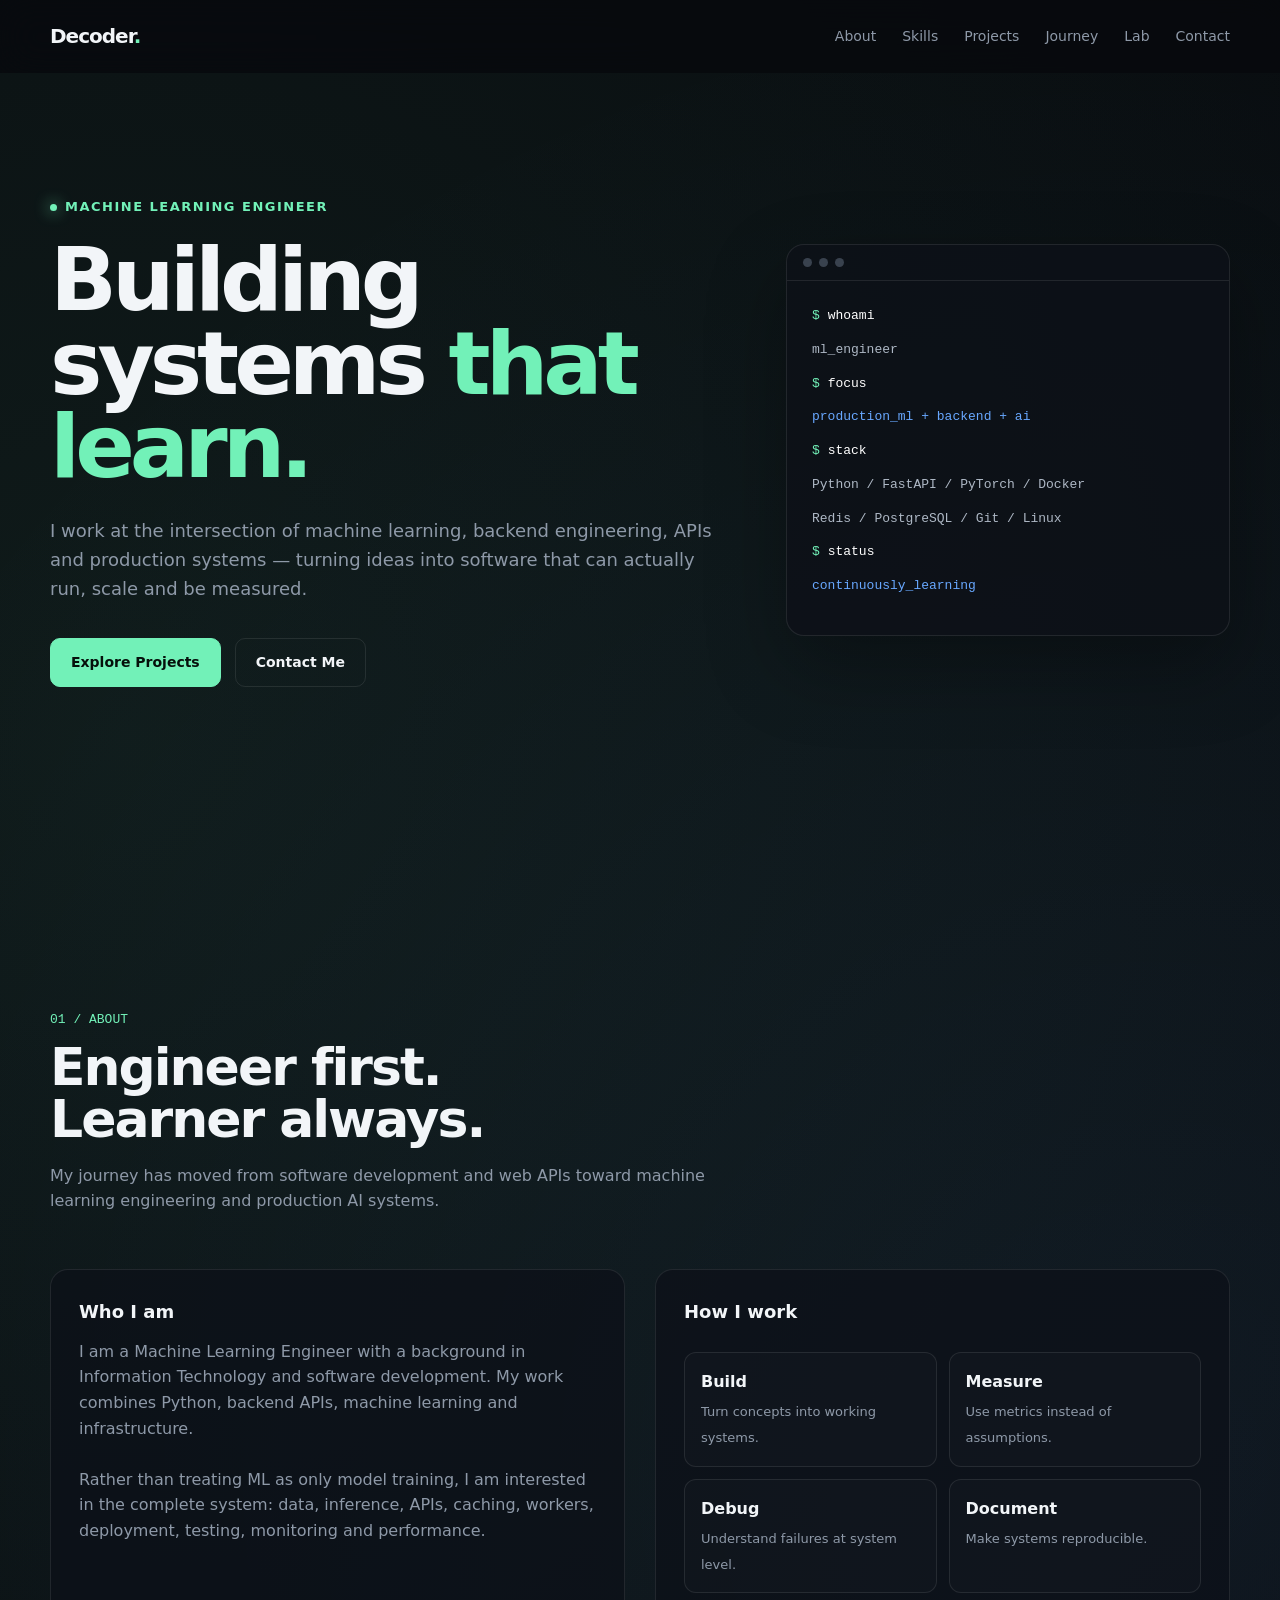
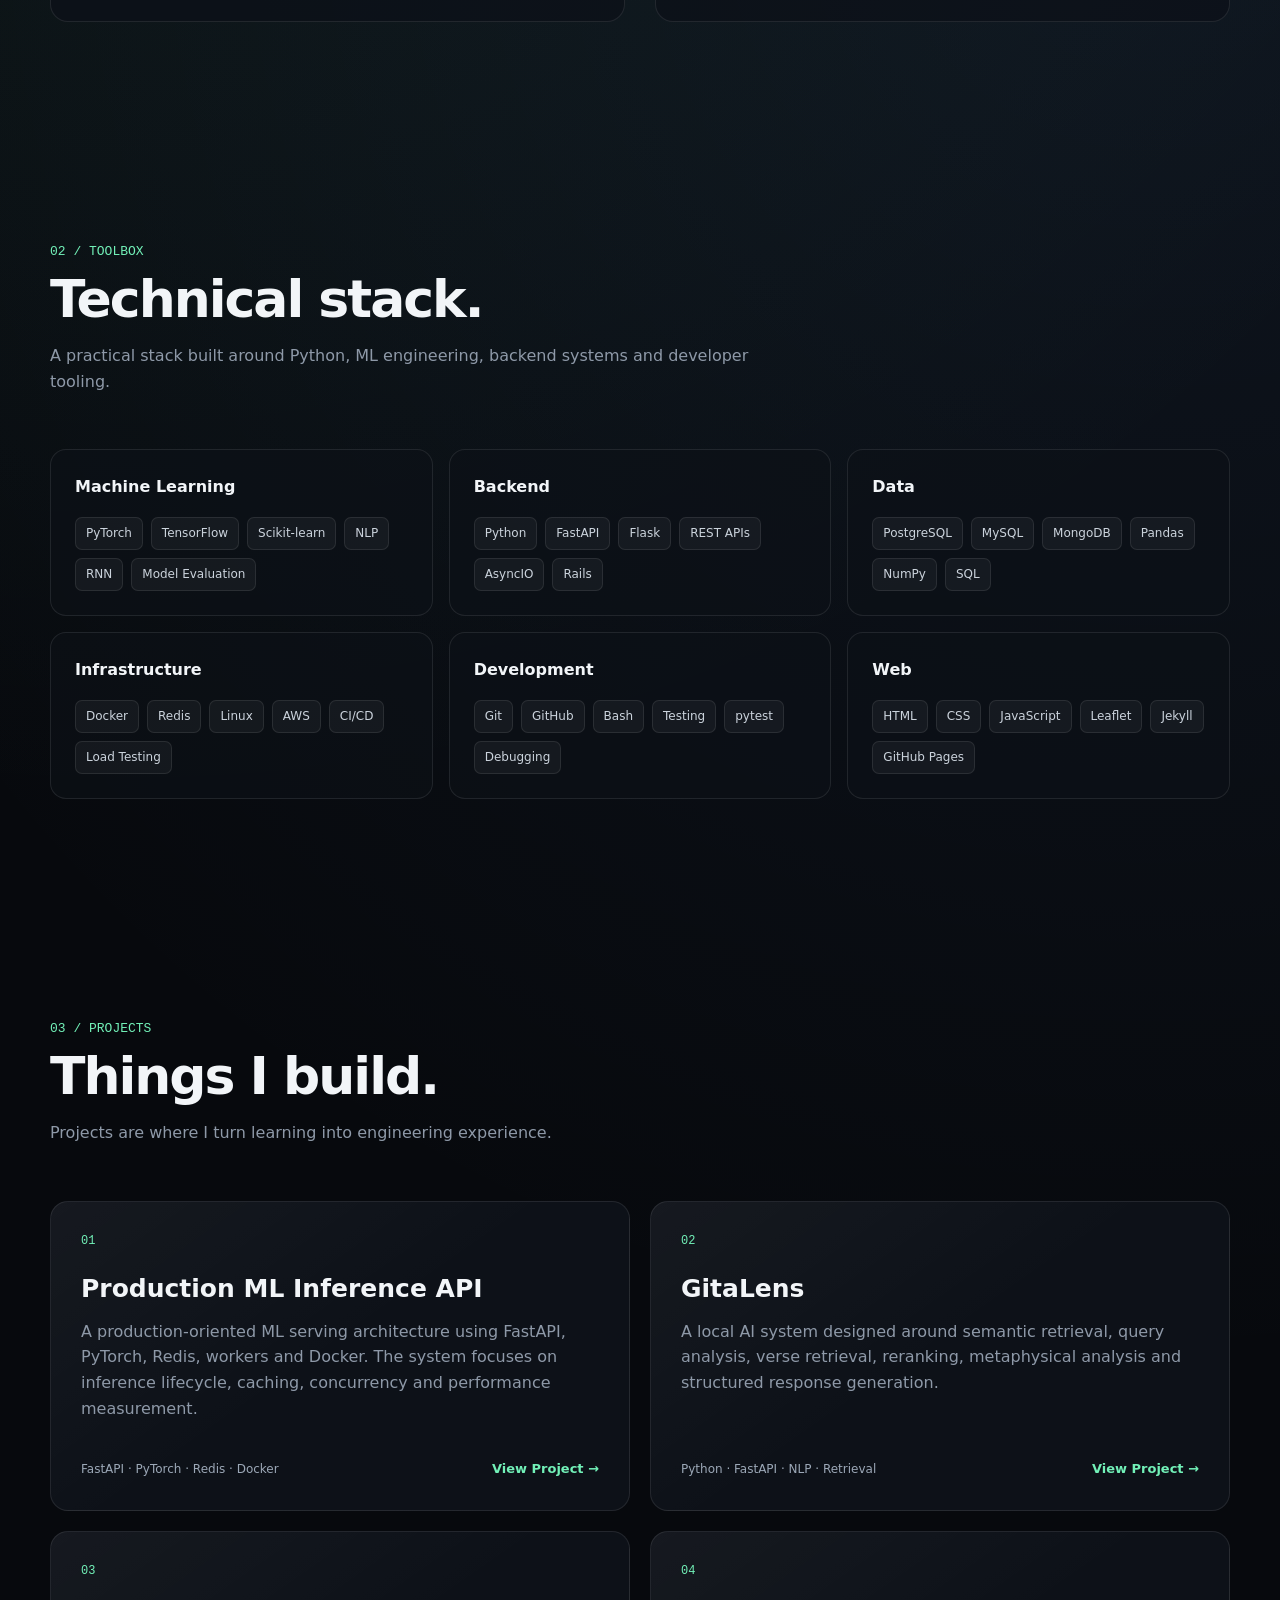
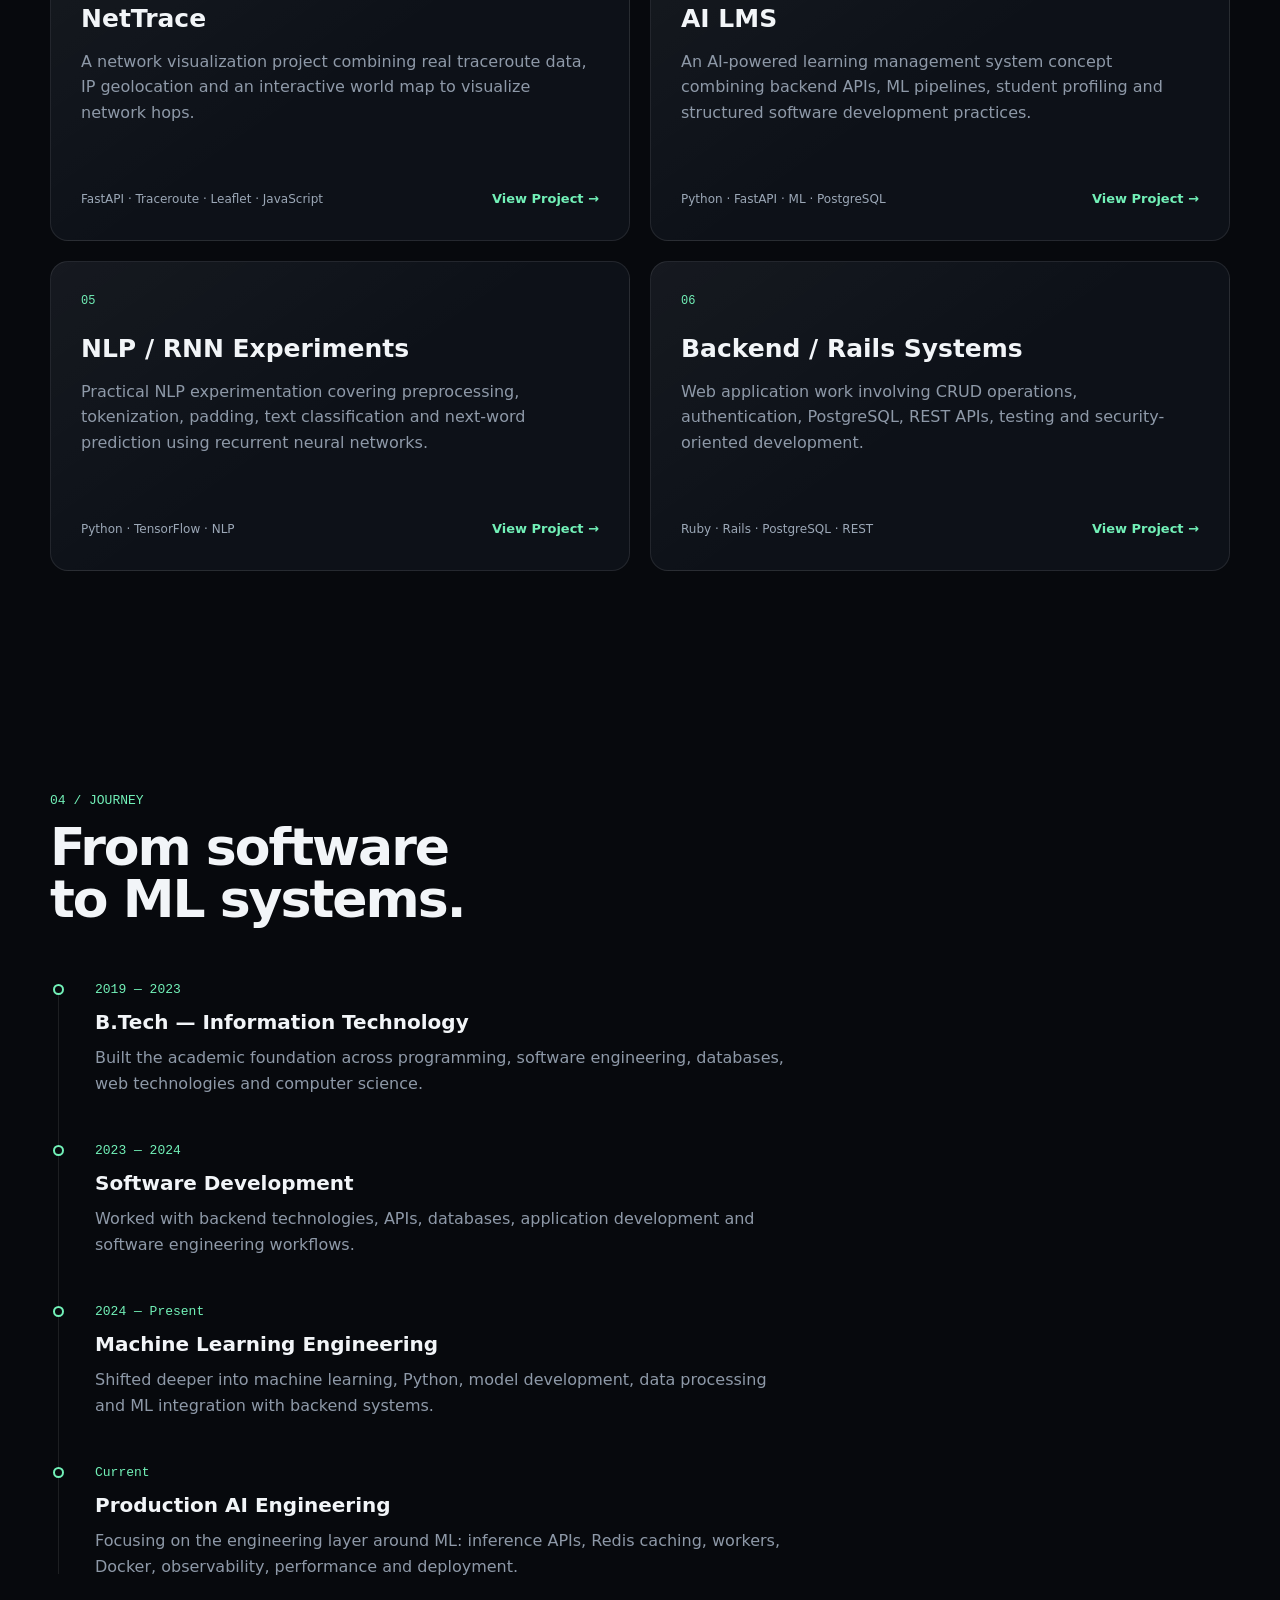
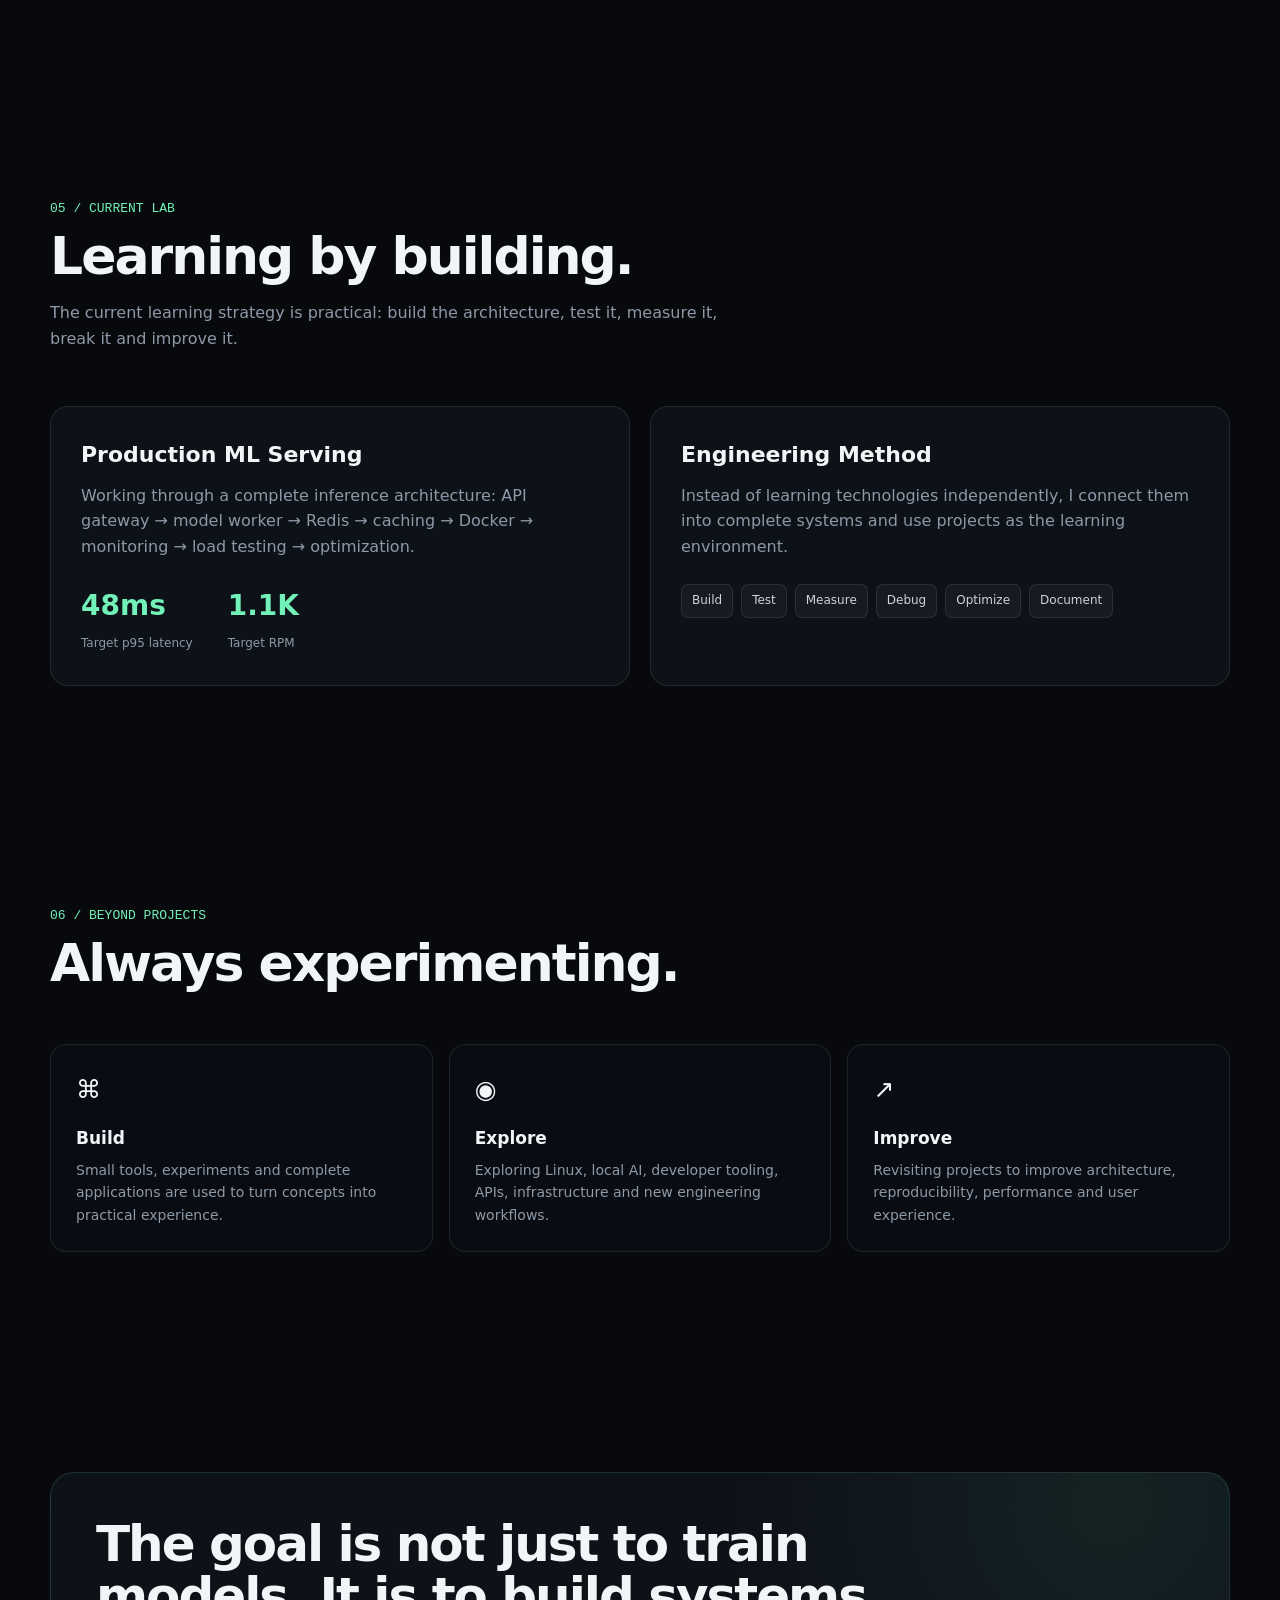
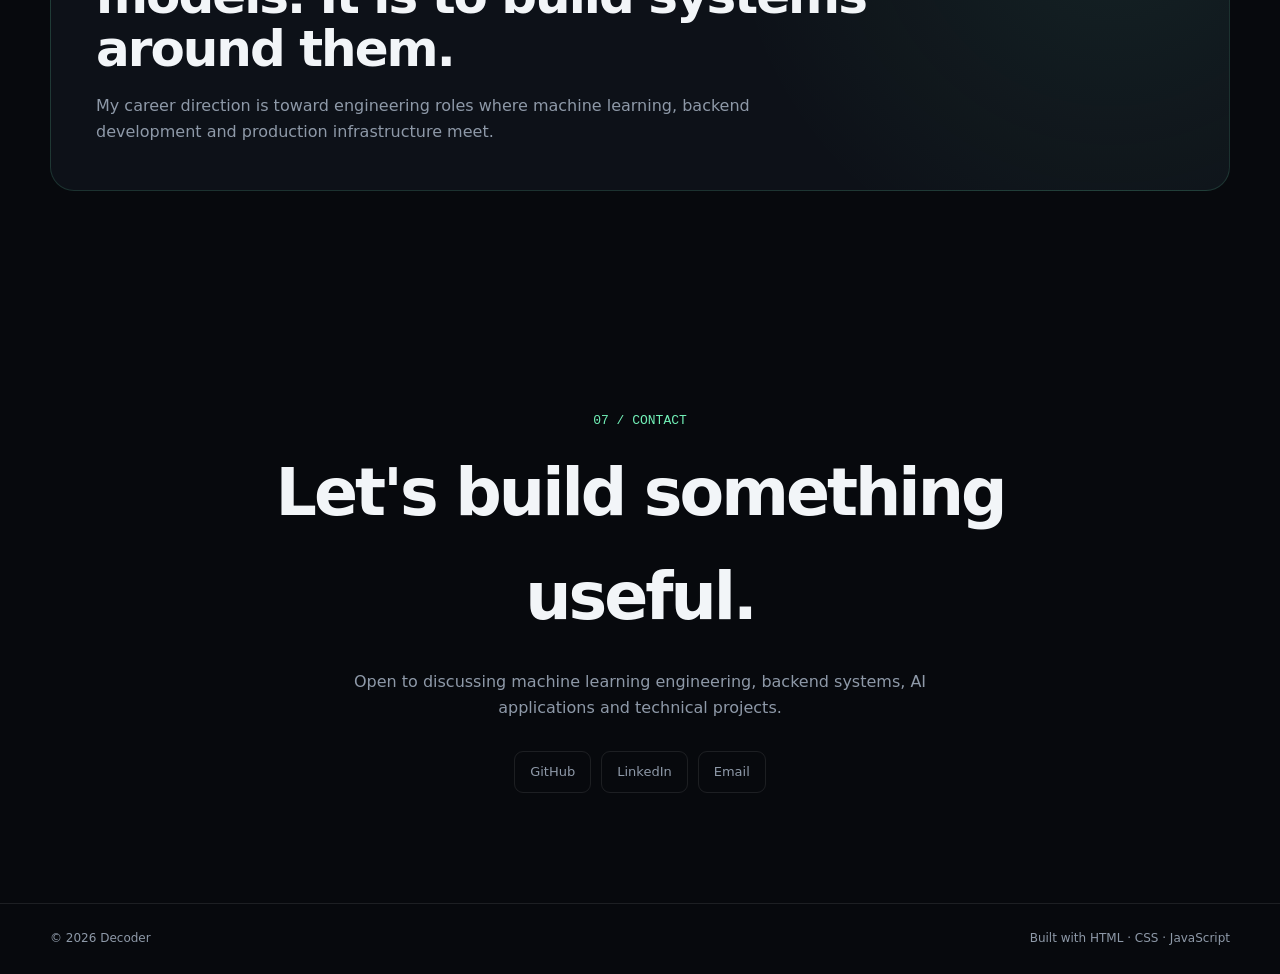
==== index.html @ 2bce3a9b "Update print statement from 'Hello' to 'Goodbye'" ====
<!DOCTYPE html>
<html lang="en">
<head>
    <meta charset="UTF-8">
    <meta name="viewport" content="width=device-width, initial-scale=1.0">

    <meta name="description"
          content="Portfolio of a Machine Learning Engineer focused on Python, FastAPI, PyTorch, production ML systems and backend engineering.">

    <title>Portfolio | Machine Learning Engineer</title>

    <style>
        :root {
            --bg: #07090d;
            --surface: #0d1118;
            --surface-2: #111722;
            --border: rgba(255,255,255,.09);
            --text: #f2f5f8;
            --muted: #8e99a8;
            --accent: #72f1b8;
            --accent-2: #68a8ff;
            --danger: #ff6b8a;
            --max: 1180px;
            --radius: 18px;
        }

        * {
            box-sizing: border-box;
            margin: 0;
            padding: 0;
        }

        html {
            scroll-behavior: smooth;
        }

        body {
            background:
                radial-gradient(circle at 10% 10%, rgba(114,241,184,.08), transparent 25%),
                radial-gradient(circle at 90% 20%, rgba(104,168,255,.08), transparent 25%),
                var(--bg);
            color: var(--text);
            font-family:
                Inter,
                ui-sans-serif,
                system-ui,
                -apple-system,
                BlinkMacSystemFont,
                "Segoe UI",
                sans-serif;
            line-height: 1.6;
        }

        a {
            color: inherit;
            text-decoration: none;
        }

        button {
            font: inherit;
        }

        .container {
            width: min(var(--max), calc(100% - 40px));
            margin: auto;
        }

        /* =========================
           NAVIGATION
        ========================== */

        nav {
            position: fixed;
            top: 0;
            left: 0;
            width: 100%;
            z-index: 1000;

            background: rgba(7,9,13,.75);
            backdrop-filter: blur(18px);
            border-bottom: 1px solid transparent;

            transition: .3s ease;
        }

        nav.scrolled {
            border-bottom-color: var(--border);
        }

        .nav-inner {
            height: 72px;
            display: flex;
            align-items: center;
            justify-content: space-between;
        }

        .logo {
            font-weight: 800;
            letter-spacing: -1px;
            font-size: 20px;
        }

        .logo span {
            color: var(--accent);
        }

        .nav-links {
            display: flex;
            gap: 26px;
            list-style: none;
        }

        .nav-links a {
            color: var(--muted);
            font-size: 14px;
            transition: .2s;
        }

        .nav-links a:hover {
            color: var(--text);
        }

        .menu-btn {
            display: none;
            background: transparent;
            color: var(--text);
            border: 1px solid var(--border);
            padding: 8px 11px;
            border-radius: 9px;
            cursor: pointer;
        }

        /* =========================
           HERO
        ========================== */

        .hero {
            min-height: 100vh;
            display: flex;
            align-items: center;
            padding-top: 90px;
            position: relative;
            overflow: hidden;
        }

        .hero-grid {
            display: grid;
            grid-template-columns: 1.2fr .8fr;
            gap: 70px;
            align-items: center;
        }

        .eyebrow {
            display: inline-flex;
            align-items: center;
            gap: 8px;
            color: var(--accent);
            font-size: 13px;
            font-weight: 700;
            letter-spacing: 1.5px;
            text-transform: uppercase;
            margin-bottom: 20px;
        }

        .status-dot {
            width: 7px;
            height: 7px;
            border-radius: 50%;
            background: var(--accent);
            box-shadow: 0 0 15px var(--accent);
        }

        .hero h1 {
            font-size: clamp(48px, 7vw, 88px);
            line-height: .95;
            letter-spacing: -5px;
            max-width: 850px;
        }

        .hero h1 span {
            color: var(--accent);
        }

        .hero-description {
            margin-top: 28px;
            color: var(--muted);
            font-size: 18px;
            max-width: 690px;
        }

        .hero-actions {
            margin-top: 35px;
            display: flex;
            gap: 14px;
            flex-wrap: wrap;
        }

        .btn {
            padding: 12px 20px;
            border-radius: 10px;
            border: 1px solid var(--border);
            transition: .2s;
            font-weight: 600;
            font-size: 14px;
        }

        .btn-primary {
            background: var(--accent);
            color: #06100b;
            border-color: var(--accent);
        }

        .btn-primary:hover {
            transform: translateY(-2px);
            box-shadow: 0 10px 35px rgba(114,241,184,.18);
        }

        .btn-secondary:hover {
            border-color: rgba(255,255,255,.25);
            background: rgba(255,255,255,.03);
        }

        /* =========================
           TERMINAL
        ========================== */

        .terminal {
            background: rgba(13,17,24,.85);
            border: 1px solid var(--border);
            border-radius: 18px;
            overflow: hidden;
            box-shadow: 0 30px 80px rgba(0,0,0,.3);
        }

        .terminal-top {
            padding: 13px 16px;
            border-bottom: 1px solid var(--border);
            display: flex;
            gap: 7px;
        }

        .terminal-dot {
            width: 9px;
            height: 9px;
            border-radius: 50%;
            background: #39424e;
        }

        .terminal-body {
            padding: 25px;
            font-family: "SFMono-Regular", Consolas, monospace;
            font-size: 13px;
            color: #aeb8c5;
        }

        .terminal-line {
            margin-bottom: 13px;
        }

        .prompt {
            color: var(--accent);
        }

        .command {
            color: white;
        }

        .terminal-value {
            color: var(--accent-2);
        }

        /* =========================
           SECTIONS
        ========================== */

        section {
            padding: 110px 0;
        }

        .section-header {
            margin-bottom: 55px;
            max-width: 700px;
        }

        .section-number {
            color: var(--accent);
            font-family: monospace;
            font-size: 13px;
            margin-bottom: 10px;
        }

        .section-title {
            font-size: clamp(32px, 5vw, 52px);
            letter-spacing: -2px;
            line-height: 1;
        }

        .section-description {
            margin-top: 18px;
            color: var(--muted);
        }

        /* =========================
           ABOUT
        ========================== */

        .about-grid {
            display: grid;
            grid-template-columns: 1fr 1fr;
            gap: 30px;
        }

        .card {
            background: rgba(13,17,24,.75);
            border: 1px solid var(--border);
            border-radius: var(--radius);
            padding: 28px;
        }

        .card h3 {
            margin-bottom: 12px;
            font-size: 18px;
        }

        .card p {
            color: var(--muted);
        }

        .principles {
            display: grid;
            grid-template-columns: repeat(2, 1fr);
            gap: 12px;
            margin-top: 25px;
        }

        .principle {
            border: 1px solid var(--border);
            padding: 16px;
            border-radius: 12px;
            background: rgba(255,255,255,.015);
        }

        .principle strong {
            display: block;
            margin-bottom: 4px;
        }

        .principle span {
            color: var(--muted);
            font-size: 13px;
        }

        /* =========================
           SKILLS
        ========================== */

        .skills-grid {
            display: grid;
            grid-template-columns: repeat(3, 1fr);
            gap: 16px;
        }

        .skill-card {
            padding: 24px;
            border: 1px solid var(--border);
            border-radius: 16px;
            background: rgba(13,17,24,.65);
        }

        .skill-card h3 {
            margin-bottom: 17px;
            font-size: 16px;
        }

        .tags {
            display: flex;
            flex-wrap: wrap;
            gap: 8px;
        }

        .tag {
            padding: 6px 10px;
            border-radius: 7px;
            background: rgba(255,255,255,.045);
            border: 1px solid var(--border);
            color: #cbd3dc;
            font-size: 12px;
        }

        /* =========================
           PROJECTS
        ========================== */

        .projects {
            display: grid;
            grid-template-columns: repeat(2, 1fr);
            gap: 20px;
        }

        .project {
            min-height: 310px;
            display: flex;
            flex-direction: column;
            justify-content: space-between;
            padding: 30px;
            border: 1px solid var(--border);
            border-radius: var(--radius);
            background:
                linear-gradient(145deg, rgba(255,255,255,.035), transparent 50%),
                var(--surface);
            transition: .25s ease;
        }

        .project:hover {
            transform: translateY(-5px);
            border-color: rgba(114,241,184,.25);
        }

        .project-number {
            font-family: monospace;
            color: var(--accent);
            font-size: 12px;
        }

        .project h3 {
            margin-top: 18px;
            font-size: 25px;
        }

        .project p {
            margin-top: 10px;
            color: var(--muted);
        }

        .project-footer {
            margin-top: 30px;
            display: flex;
            justify-content: space-between;
            align-items: center;
            gap: 15px;
        }

        .project-stack {
            color: #9ca8b7;
            font-size: 12px;
        }

        .project-link {
            color: var(--accent);
            font-size: 13px;
            font-weight: 700;
        }

        /* =========================
           JOURNEY
        ========================== */

        .timeline {
            position: relative;
            max-width: 900px;
        }

        .timeline::before {
            content: "";
            position: absolute;
            left: 8px;
            top: 5px;
            bottom: 5px;
            width: 1px;
            background: var(--border);
        }

        .timeline-item {
            position: relative;
            padding-left: 45px;
            padding-bottom: 45px;
        }

        .timeline-item:last-child {
            padding-bottom: 0;
        }

        .timeline-dot {
            position: absolute;
            left: 3px;
            top: 4px;
            width: 11px;
            height: 11px;
            border-radius: 50%;
            border: 2px solid var(--accent);
            background: var(--bg);
        }

        .timeline-year {
            color: var(--accent);
            font-family: monospace;
            font-size: 13px;
        }

        .timeline-item h3 {
            margin-top: 5px;
            font-size: 20px;
        }

        .timeline-item p {
            color: var(--muted);
            margin-top: 7px;
            max-width: 700px;
        }

        /* =========================
           LEARNING LAB
        ========================== */

        .lab {
            display: grid;
            grid-template-columns: 1fr 1fr;
            gap: 20px;
        }

        .lab-card {
            border: 1px solid var(--border);
            border-radius: var(--radius);
            padding: 30px;
            background: var(--surface);
        }

        .lab-card h3 {
            font-size: 22px;
            margin-bottom: 10px;
        }

        .lab-card p {
            color: var(--muted);
        }

        .metric {
            margin-top: 25px;
            display: flex;
            gap: 35px;
        }

        .metric strong {
            display: block;
            font-size: 28px;
            color: var(--accent);
        }

        .metric span {
            color: var(--muted);
            font-size: 12px;
        }

        /* =========================
           LIFE / ACTIVITY
        ========================== */

        .activity-grid {
            display: grid;
            grid-template-columns: repeat(3, 1fr);
            gap: 16px;
        }

        .activity {
            padding: 25px;
            border: 1px solid var(--border);
            border-radius: 16px;
            background: rgba(13,17,24,.6);
        }

        .activity-icon {
            font-size: 25px;
            margin-bottom: 15px;
        }

        .activity h3 {
            font-size: 17px;
        }

        .activity p {
            color: var(--muted);
            margin-top: 7px;
            font-size: 14px;
        }

        /* =========================
           CAREER
        ========================== */

        .career {
            padding: 45px;
            border: 1px solid rgba(114,241,184,.15);
            background:
                radial-gradient(circle at 90% 10%, rgba(114,241,184,.08), transparent 35%),
                var(--surface);
            border-radius: 24px;
        }

        .career h2 {
            font-size: clamp(30px, 5vw, 50px);
            max-width: 800px;
            line-height: 1.05;
            letter-spacing: -2px;
        }

        .career p {
            max-width: 720px;
            margin-top: 18px;
            color: var(--muted);
        }

        /* =========================
           CONTACT
        ========================== */

        .contact {
            text-align: center;
            max-width: 800px;
            margin: auto;
        }

        .contact h2 {
            font-size: clamp(38px, 6vw, 65px);
            letter-spacing: -3px;
        }

        .contact p {
            color: var(--muted);
            margin: 20px auto 30px;
            max-width: 600px;
        }

        .socials {
            display: flex;
            justify-content: center;
            flex-wrap: wrap;
            gap: 10px;
        }

        .social {
            border: 1px solid var(--border);
            border-radius: 9px;
            padding: 10px 15px;
            font-size: 13px;
            color: var(--muted);
            transition: .2s;
        }

        .social:hover {
            color: var(--text);
            border-color: rgba(255,255,255,.25);
        }

        /* =========================
           FOOTER
        ========================== */

        footer {
            border-top: 1px solid var(--border);
            padding: 25px 0;
            color: var(--muted);
            font-size: 12px;
        }

        .footer-inner {
            display: flex;
            justify-content: space-between;
            gap: 20px;
        }

        /* =========================
           REVEAL ANIMATION
        ========================== */

        .reveal {
            opacity: 0;
            transform: translateY(25px);
            transition: .7s ease;
        }

        .reveal.visible {
            opacity: 1;
            transform: translateY(0);
        }

        /* =========================
           RESPONSIVE
        ========================== */

        @media (max-width: 850px) {

            .nav-links {
                display: none;
                position: absolute;
                top: 72px;
                left: 0;
                width: 100%;
                padding: 20px;
                background: rgba(7,9,13,.96);
                border-bottom: 1px solid var(--border);
                flex-direction: column;
            }

            .nav-links.active {
                display: flex;
            }

            .menu-btn {
                display: block;
            }

            .hero-grid,
            .about-grid,
            .lab {
                grid-template-columns: 1fr;
            }

            .skills-grid,
            .activity-grid {
                grid-template-columns: repeat(2, 1fr);
            }

            .projects {
                grid-template-columns: 1fr;
            }

            .hero h1 {
                letter-spacing: -3px;
            }
        }

        @media (max-width: 560px) {

            .container {
                width: min(var(--max), calc(100% - 28px));
            }

            section {
                padding: 75px 0;
            }

            .skills-grid,
            .activity-grid,
            .principles {
                grid-template-columns: 1fr;
            }

            .career {
                padding: 28px;
            }

            .footer-inner {
                flex-direction: column;
            }
        }
    </style>
</head>

<body>

<!-- =========================
     NAVIGATION
========================== -->

<nav id="navbar">
    <div class="container nav-inner">

        <a href="#home" class="logo">
            Decoder<span>.</span>
        </a>

        <button class="menu-btn" id="menuBtn">
            MENU
        </button>

        <ul class="nav-links" id="navLinks">
            <li><a href="#about">About</a></li>
            <li><a href="#skills">Skills</a></li>
            <li><a href="#projects">Projects</a></li>
            <li><a href="#journey">Journey</a></li>
            <li><a href="#lab">Lab</a></li>
            <li><a href="#contact">Contact</a></li>
        </ul>

    </div>
</nav>


<!-- =========================
     HERO
========================== -->

<main>

<section class="hero" id="home">

    <div class="container hero-grid">

        <div class="reveal">

            <div class="eyebrow">
                <span class="status-dot"></span>
                Machine Learning Engineer
            </div>

            <h1>
                Building systems
                <span>that learn.</span>
            </h1>

            <p class="hero-description">
                I work at the intersection of machine learning, backend engineering,
                APIs and production systems — turning ideas into software that can
                actually run, scale and be measured.
            </p>

            <div class="hero-actions">

                <a class="btn btn-primary" href="#projects">
                    Explore Projects
                </a>

                <a class="btn btn-secondary" href="#contact">
                    Contact Me
                </a>

            </div>

        </div>


        <div class="terminal reveal">

            <div class="terminal-top">
                <span class="terminal-dot"></span>
                <span class="terminal-dot"></span>
                <span class="terminal-dot"></span>
            </div>

            <div class="terminal-body">

                <div class="terminal-line">
                    <span class="prompt">$</span>
                    <span class="command">whoami</span>
                </div>

                <div class="terminal-line">
                    ml_engineer
                </div>

                <div class="terminal-line">
                    <span class="prompt">$</span>
                    <span class="command">focus</span>
                </div>

                <div class="terminal-line">
                    <span class="terminal-value">
                        production_ml + backend + ai
                    </span>
                </div>

                <div class="terminal-line">
                    <span class="prompt">$</span>
                    <span class="command">stack</span>
                </div>

                <div class="terminal-line">
                    Python / FastAPI / PyTorch / Docker
                </div>

                <div class="terminal-line">
                    Redis / PostgreSQL / Git / Linux
                </div>

                <div class="terminal-line">
                    <span class="prompt">$</span>
                    <span class="command">status</span>
                </div>

                <div class="terminal-line">
                    <span class="terminal-value">
                        continuously_learning
                    </span>
                </div>

            </div>

        </div>

    </div>

</section>


<!-- =========================
     ABOUT
========================== -->

<section id="about">

    <div class="container">

        <div class="section-header reveal">
            <div class="section-number">01 / ABOUT</div>

            <h2 class="section-title">
                Engineer first.<br>
                Learner always.
            </h2>

            <p class="section-description">
                My journey has moved from software development and web APIs
                toward machine learning engineering and production AI systems.
            </p>
        </div>


        <div class="about-grid">

            <div class="card reveal">

                <h3>Who I am</h3>

                <p>
                    I am a Machine Learning Engineer with a background in
                    Information Technology and software development. My work
                    combines Python, backend APIs, machine learning and
                    infrastructure.
                </p>

                <br>

                <p>
                    Rather than treating ML as only model training, I am
                    interested in the complete system: data, inference,
                    APIs, caching, workers, deployment, testing,
                    monitoring and performance.
                </p>

            </div>


            <div class="card reveal">

                <h3>How I work</h3>

                <div class="principles">

                    <div class="principle">
                        <strong>Build</strong>
                        <span>Turn concepts into working systems.</span>
                    </div>

                    <div class="principle">
                        <strong>Measure</strong>
                        <span>Use metrics instead of assumptions.</span>
                    </div>

                    <div class="principle">
                        <strong>Debug</strong>
                        <span>Understand failures at system level.</span>
                    </div>

                    <div class="principle">
                        <strong>Document</strong>
                        <span>Make systems reproducible.</span>
                    </div>

                </div>

            </div>

        </div>

    </div>

</section>


<!-- =========================
     SKILLS
========================== -->

<section id="skills">

    <div class="container">

        <div class="section-header reveal">
            <div class="section-number">02 / TOOLBOX</div>

            <h2 class="section-title">
                Technical stack.
            </h2>

            <p class="section-description">
                A practical stack built around Python, ML engineering,
                backend systems and developer tooling.
            </p>
        </div>


        <div class="skills-grid">

            <div class="skill-card reveal">
                <h3>Machine Learning</h3>

                <div class="tags">
                    <span class="tag">PyTorch</span>
                    <span class="tag">TensorFlow</span>
                    <span class="tag">Scikit-learn</span>
                    <span class="tag">NLP</span>
                    <span class="tag">RNN</span>
                    <span class="tag">Model Evaluation</span>
                </div>
            </div>


            <div class="skill-card reveal">
                <h3>Backend</h3>

                <div class="tags">
                    <span class="tag">Python</span>
                    <span class="tag">FastAPI</span>
                    <span class="tag">Flask</span>
                    <span class="tag">REST APIs</span>
                    <span class="tag">AsyncIO</span>
                    <span class="tag">Rails</span>
                </div>
            </div>


            <div class="skill-card reveal">
                <h3>Data</h3>

                <div class="tags">
                    <span class="tag">PostgreSQL</span>
                    <span class="tag">MySQL</span>
                    <span class="tag">MongoDB</span>
                    <span class="tag">Pandas</span>
                    <span class="tag">NumPy</span>
                    <span class="tag">SQL</span>
                </div>
            </div>


            <div class="skill-card reveal">
                <h3>Infrastructure</h3>

                <div class="tags">
                    <span class="tag">Docker</span>
                    <span class="tag">Redis</span>
                    <span class="tag">Linux</span>
                    <span class="tag">AWS</span>
                    <span class="tag">CI/CD</span>
                    <span class="tag">Load Testing</span>
                </div>
            </div>


            <div class="skill-card reveal">
                <h3>Development</h3>

                <div class="tags">
                    <span class="tag">Git</span>
                    <span class="tag">GitHub</span>
                    <span class="tag">Bash</span>
                    <span class="tag">Testing</span>
                    <span class="tag">pytest</span>
                    <span class="tag">Debugging</span>
                </div>
            </div>


            <div class="skill-card reveal">
                <h3>Web</h3>

                <div class="tags">
                    <span class="tag">HTML</span>
                    <span class="tag">CSS</span>
                    <span class="tag">JavaScript</span>
                    <span class="tag">Leaflet</span>
                    <span class="tag">Jekyll</span>
                    <span class="tag">GitHub Pages</span>
                </div>
            </div>

        </div>

    </div>

</section>


<!-- =========================
     PROJECTS
========================== -->

<section id="projects">

    <div class="container">

        <div class="section-header reveal">
            <div class="section-number">03 / PROJECTS</div>

            <h2 class="section-title">
                Things I build.
            </h2>

            <p class="section-description">
                Projects are where I turn learning into engineering experience.
            </p>
        </div>


        <div class="projects">


            <article class="project reveal">

                <div>

                    <div class="project-number">01</div>

                    <h3>Production ML Inference API</h3>

                    <p>
                        A production-oriented ML serving architecture using
                        FastAPI, PyTorch, Redis, workers and Docker.
                        The system focuses on inference lifecycle,
                        caching, concurrency and performance measurement.
                    </p>

                </div>

                <div class="project-footer">

                    <span class="project-stack">
                        FastAPI · PyTorch · Redis · Docker
                    </span>

                    <a href="#" class="project-link">
                        View Project →
                    </a>

                </div>

            </article>


            <article class="project reveal">

                <div>

                    <div class="project-number">02</div>

                    <h3>GitaLens</h3>

                    <p>
                        A local AI system designed around semantic retrieval,
                        query analysis, verse retrieval, reranking,
                        metaphysical analysis and structured response generation.
                    </p>

                </div>

                <div class="project-footer">

                    <span class="project-stack">
                        Python · FastAPI · NLP · Retrieval
                    </span>

                    <a href="#" class="project-link">
                        View Project →
                    </a>

                </div>

            </article>


            <article class="project reveal">

                <div>

                    <div class="project-number">03</div>

                    <h3>NetTrace</h3>

                    <p>
                        A network visualization project combining real
                        traceroute data, IP geolocation and an interactive
                        world map to visualize network hops.
                    </p>

                </div>

                <div class="project-footer">

                    <span class="project-stack">
                        FastAPI · Traceroute · Leaflet · JavaScript
                    </span>

                    <a href="#" class="project-link">
                        View Project →
                    </a>

                </div>

            </article>


            <article class="project reveal">

                <div>

                    <div class="project-number">04</div>

                    <h3>AI LMS</h3>

                    <p>
                        An AI-powered learning management system concept
                        combining backend APIs, ML pipelines, student
                        profiling and structured software development practices.
                    </p>

                </div>

                <div class="project-footer">

                    <span class="project-stack">
                        Python · FastAPI · ML · PostgreSQL
                    </span>

                    <a href="#" class="project-link">
                        View Project →
                    </a>

                </div>

            </article>


            <article class="project reveal">

                <div>

                    <div class="project-number">05</div>

                    <h3>NLP / RNN Experiments</h3>

                    <p>
                        Practical NLP experimentation covering preprocessing,
                        tokenization, padding, text classification and
                        next-word prediction using recurrent neural networks.
                    </p>

                </div>

                <div class="project-footer">

                    <span class="project-stack">
                        Python · TensorFlow · NLP
                    </span>

                    <a href="#" class="project-link">
                        View Project →
                    </a>

                </div>

            </article>


            <article class="project reveal">

                <div>

                    <div class="project-number">06</div>

                    <h3>Backend / Rails Systems</h3>

                    <p>
                        Web application work involving CRUD operations,
                        authentication, PostgreSQL, REST APIs,
                        testing and security-oriented development.
                    </p>

                </div>

                <div class="project-footer">

                    <span class="project-stack">
                        Ruby · Rails · PostgreSQL · REST
                    </span>

                    <a href="#" class="project-link">
                        View Project →
                    </a>

                </div>

            </article>

        </div>

    </div>

</section>


<!-- =========================
     JOURNEY
========================== -->

<section id="journey">

    <div class="container">

        <div class="section-header reveal">
            <div class="section-number">04 / JOURNEY</div>

            <h2 class="section-title">
                From software<br>
                to ML systems.
            </h2>
        </div>


        <div class="timeline">

            <div class="timeline-item reveal">

                <div class="timeline-dot"></div>

                <div class="timeline-year">2019 — 2023</div>

                <h3>B.Tech — Information Technology</h3>

                <p>
                    Built the academic foundation across programming,
                    software engineering, databases, web technologies
                    and computer science.
                </p>

            </div>


            <div class="timeline-item reveal">

                <div class="timeline-dot"></div>

                <div class="timeline-year">2023 — 2024</div>

                <h3>Software Development</h3>

                <p>
                    Worked with backend technologies, APIs, databases,
                    application development and software engineering workflows.
                </p>

            </div>


            <div class="timeline-item reveal">

                <div class="timeline-dot"></div>

                <div class="timeline-year">2024 — Present</div>

                <h3>Machine Learning Engineering</h3>

                <p>
                    Shifted deeper into machine learning, Python,
                    model development, data processing and ML integration
                    with backend systems.
                </p>

            </div>


            <div class="timeline-item reveal">

                <div class="timeline-dot"></div>

                <div class="timeline-year">Current</div>

                <h3>Production AI Engineering</h3>

                <p>
                    Focusing on the engineering layer around ML:
                    inference APIs, Redis caching, workers,
                    Docker, observability, performance and deployment.
                </p>

            </div>

        </div>

    </div>

</section>


<!-- =========================
     LEARNING LAB
========================== -->

<section id="lab">

    <div class="container">

        <div class="section-header reveal">

            <div class="section-number">05 / CURRENT LAB</div>

            <h2 class="section-title">
                Learning by building.
            </h2>

            <p class="section-description">
                The current learning strategy is practical:
                build the architecture, test it, measure it,
                break it and improve it.
            </p>

        </div>


        <div class="lab">

            <div class="lab-card reveal">

                <h3>Production ML Serving</h3>

                <p>
                    Working through a complete inference architecture:
                    API gateway → model worker → Redis → caching →
                    Docker → monitoring → load testing → optimization.
                </p>

                <div class="metric">

                    <div>
                        <strong>48ms</strong>
                        <span>Target p95 latency</span>
                    </div>

                    <div>
                        <strong>1.1K</strong>
                        <span>Target RPM</span>
                    </div>

                </div>

            </div>


            <div class="lab-card reveal">

                <h3>Engineering Method</h3>

                <p>
                    Instead of learning technologies independently,
                    I connect them into complete systems and use projects
                    as the learning environment.
                </p>

                <div class="tags" style="margin-top:25px">

                    <span class="tag">Build</span>
                    <span class="tag">Test</span>
                    <span class="tag">Measure</span>
                    <span class="tag">Debug</span>
                    <span class="tag">Optimize</span>
                    <span class="tag">Document</span>

                </div>

            </div>

        </div>

    </div>

</section>


<!-- =========================
     ACTIVITY
========================== -->

<section>

    <div class="container">

        <div class="section-header reveal">

            <div class="section-number">06 / BEYOND PROJECTS</div>

            <h2 class="section-title">
                Always experimenting.
            </h2>

        </div>


        <div class="activity-grid">

            <div class="activity reveal">
                <div class="activity-icon">⌘</div>

                <h3>Build</h3>

                <p>
                    Small tools, experiments and complete applications
                    are used to turn concepts into practical experience.
                </p>
            </div>


            <div class="activity reveal">
                <div class="activity-icon">◉</div>

                <h3>Explore</h3>

                <p>
                    Exploring Linux, local AI, developer tooling,
                    APIs, infrastructure and new engineering workflows.
                </p>
            </div>


            <div class="activity reveal">
                <div class="activity-icon">↗</div>

                <h3>Improve</h3>

                <p>
                    Revisiting projects to improve architecture,
                    reproducibility, performance and user experience.
                </p>
            </div>

        </div>

    </div>

</section>


<!-- =========================
     CAREER
========================== -->

<section>

    <div class="container">

        <div class="career reveal">

            <h2>
                The goal is not just to train models.
                It is to build systems around them.
            </h2>

            <p>
                My career direction is toward engineering roles where
                machine learning, backend development and production
                infrastructure meet.
            </p>

        </div>

    </div>

</section>


<!-- =========================
     CONTACT
========================== -->

<section id="contact">

    <div class="container">

        <div class="contact reveal">

            <div class="section-number">07 / CONTACT</div>

            <h2>
                Let's build something useful.
            </h2>

            <p>
                Open to discussing machine learning engineering,
                backend systems, AI applications and technical projects.
            </p>

            <div class="socials">

                <a class="social"
                   href="https://github.com/Decoder76"
                   target="_blank">
                    GitHub
                </a>

                <a class="social"
                   href="#"
                   target="_blank">
                    LinkedIn
                </a>

                <a class="social"
                   href="mailto:your-email@example.com">
                    Email
                </a>

            </div>

        </div>

    </div>

</section>

</main>


<!-- =========================
     FOOTER
========================== -->

<footer>

    <div class="container footer-inner">

        <span>
            © 2026 Decoder
        </span>

        <span>
            Built with HTML · CSS · JavaScript
        </span>

    </div>

</footer>


<script>

    /* =========================
       MOBILE MENU
    ========================== */

    const menuBtn = document.getElementById("menuBtn");
    const navLinks = document.getElementById("navLinks");

    menuBtn.addEventListener("click", () => {
        navLinks.classList.toggle("active");
    });

    document.querySelectorAll(".nav-links a").forEach(link => {
        link.addEventListener("click", () => {
            navLinks.classList.remove("active");
        });
    });


    /* =========================
       NAVBAR SCROLL
    ========================== */

    const navbar = document.getElementById("navbar");

    window.addEventListener("scroll", () => {

        if (window.scrollY > 20) {
            navbar.classList.add("scrolled");
        } else {
            navbar.classList.remove("scrolled");
        }

    });


    /* =========================
       SCROLL REVEAL
    ========================== */

    const observer = new IntersectionObserver(
        entries => {

            entries.forEach(entry => {

                if (entry.isIntersecting) {
                    entry.target.classList.add("visible");
                    observer.unobserve(entry.target);
                }

            });

        },
        {
            threshold: 0.12
        }
    );


    document.querySelectorAll(".reveal").forEach(element => {
        observer.observe(element);
    });


    /* =========================
       CURRENT YEAR
    ========================== */

    const yearElement = document.querySelector("footer span");

    if (yearElement) {
        yearElement.textContent =
            `© ${new Date().getFullYear()} Decoder`;
    }

</script>

</body>
</html>
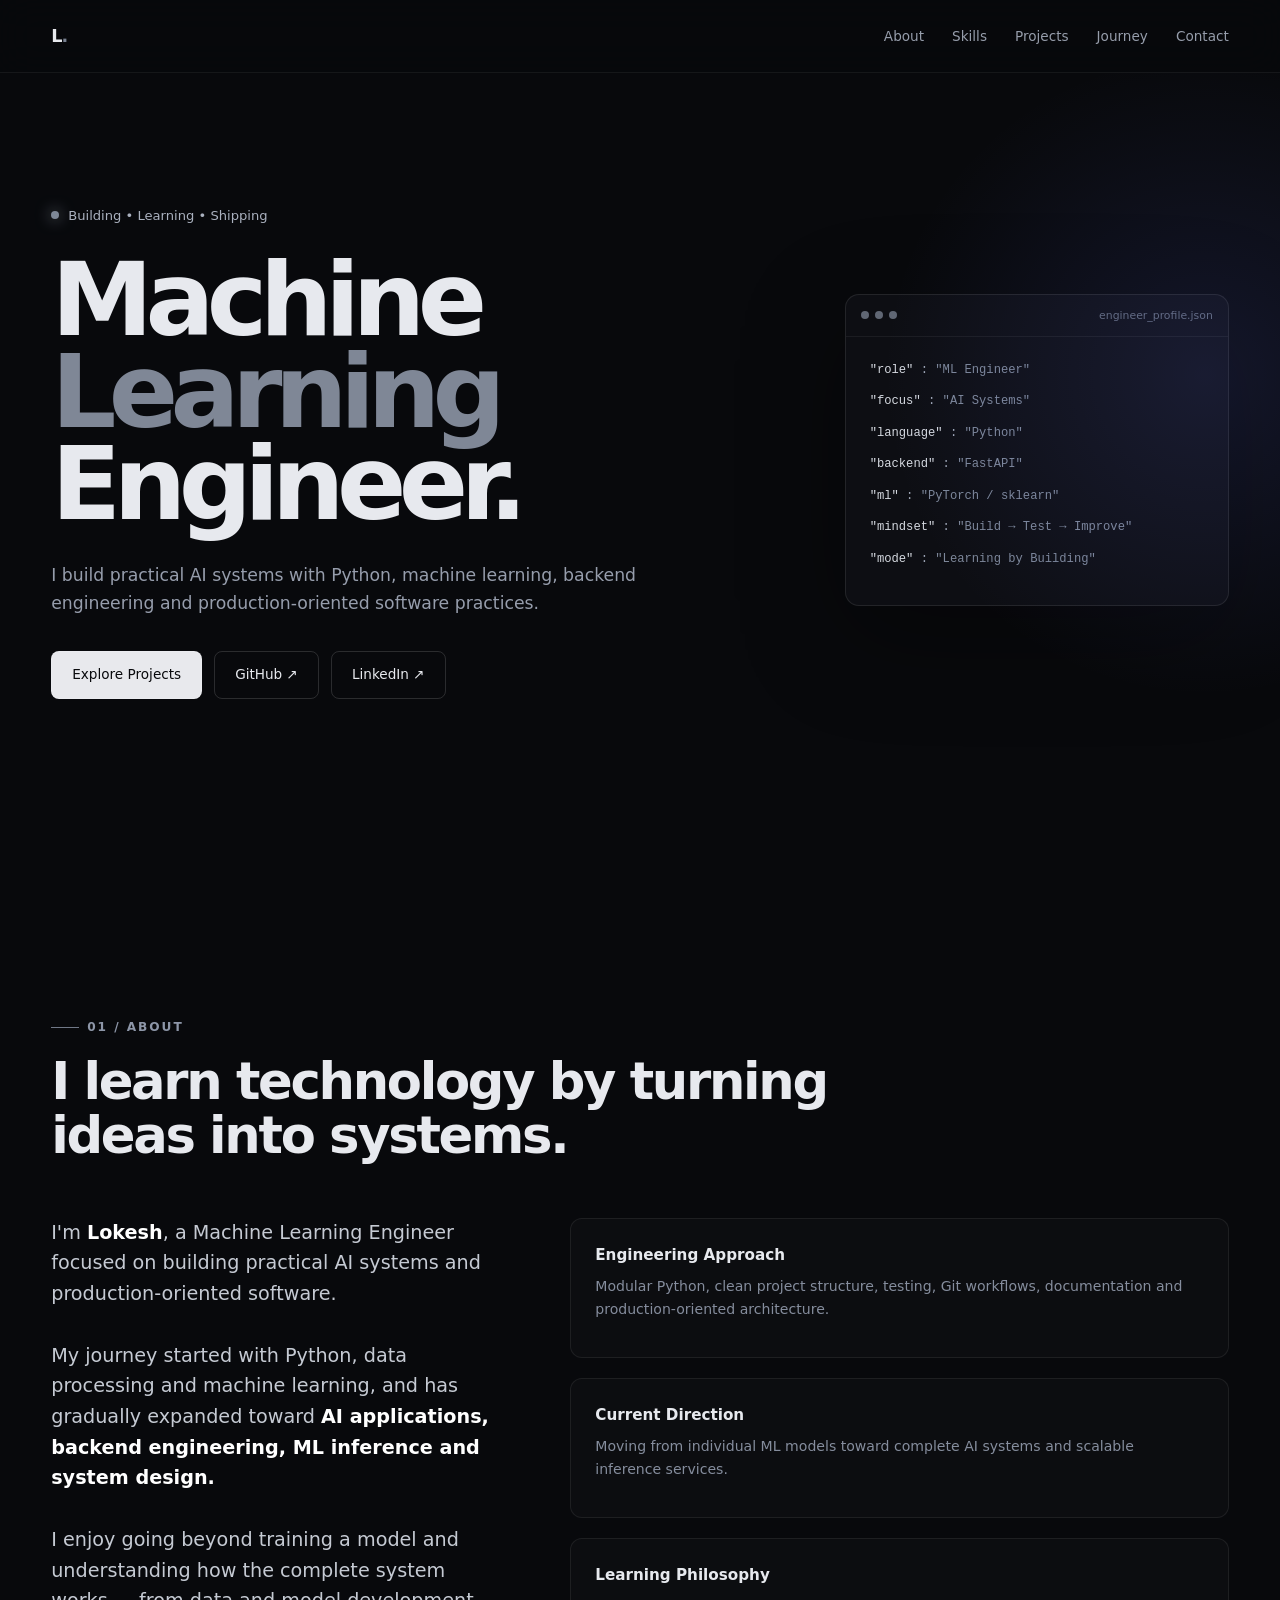
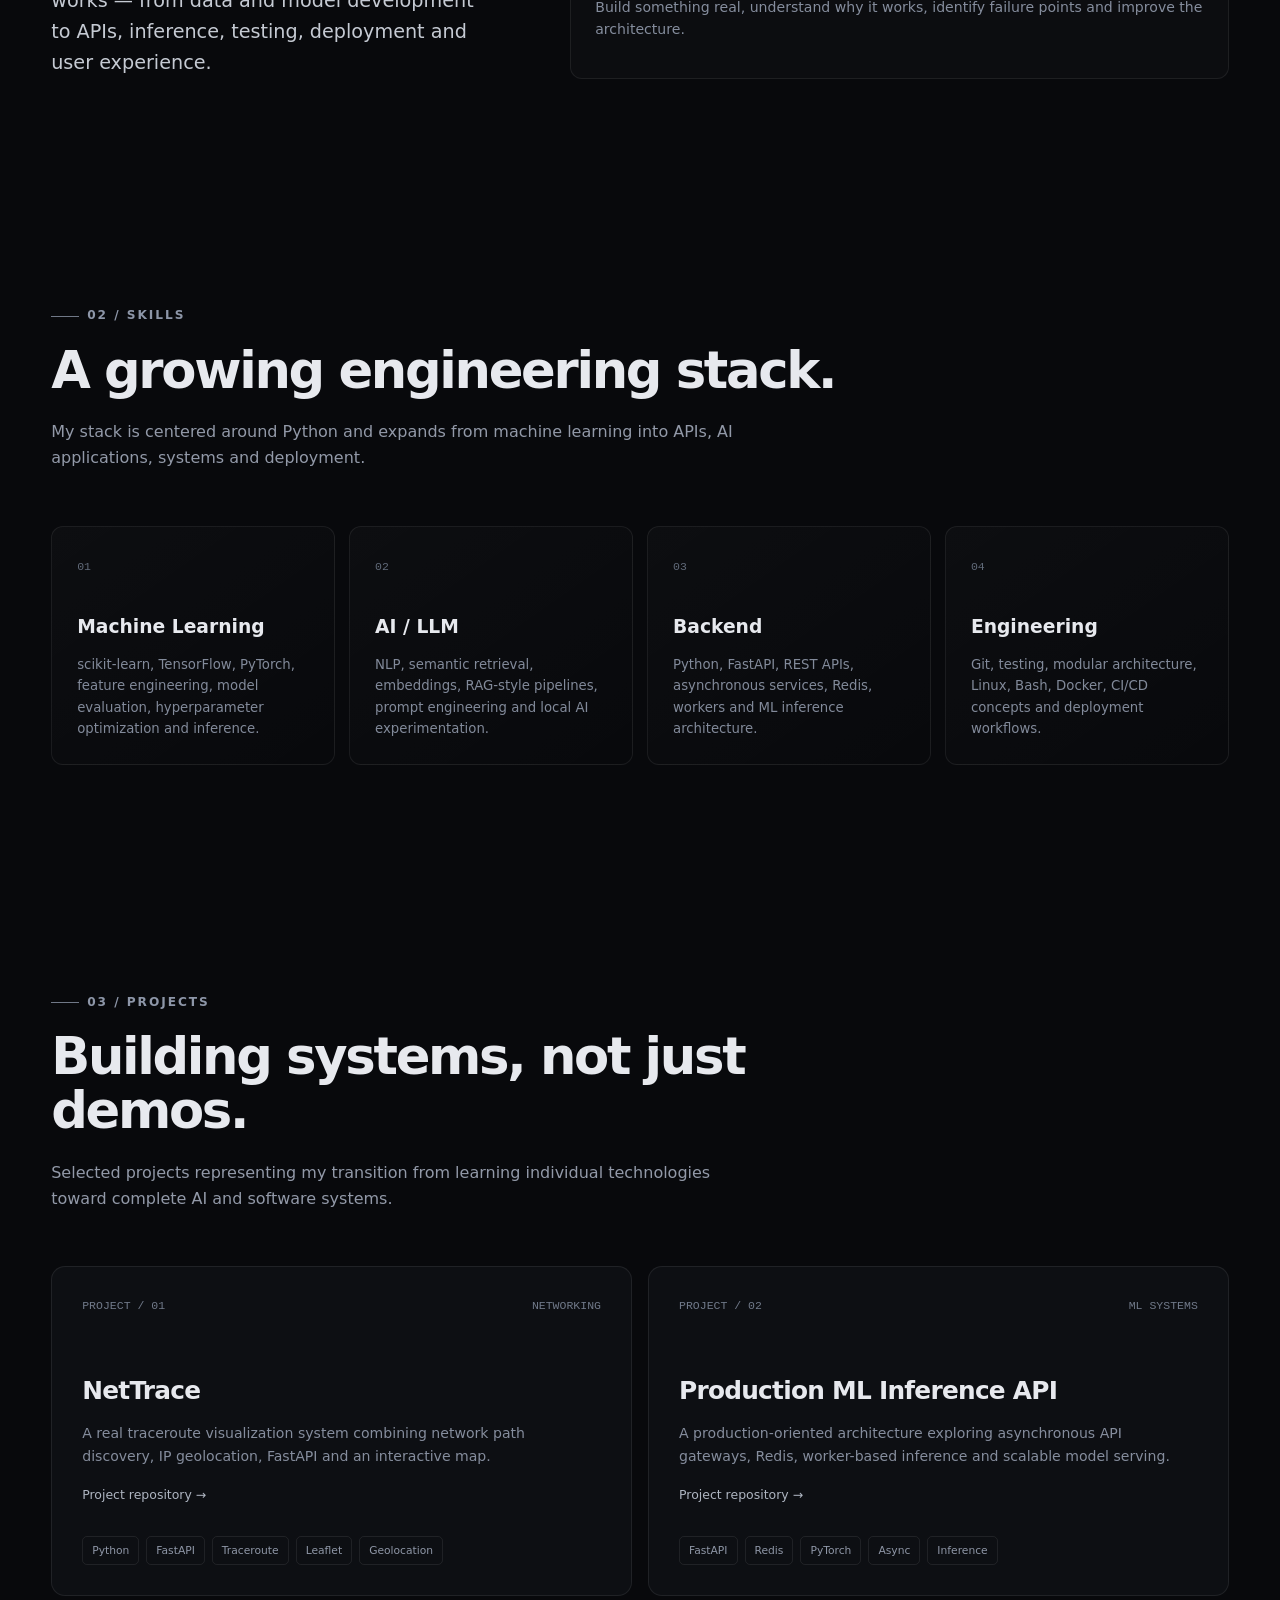
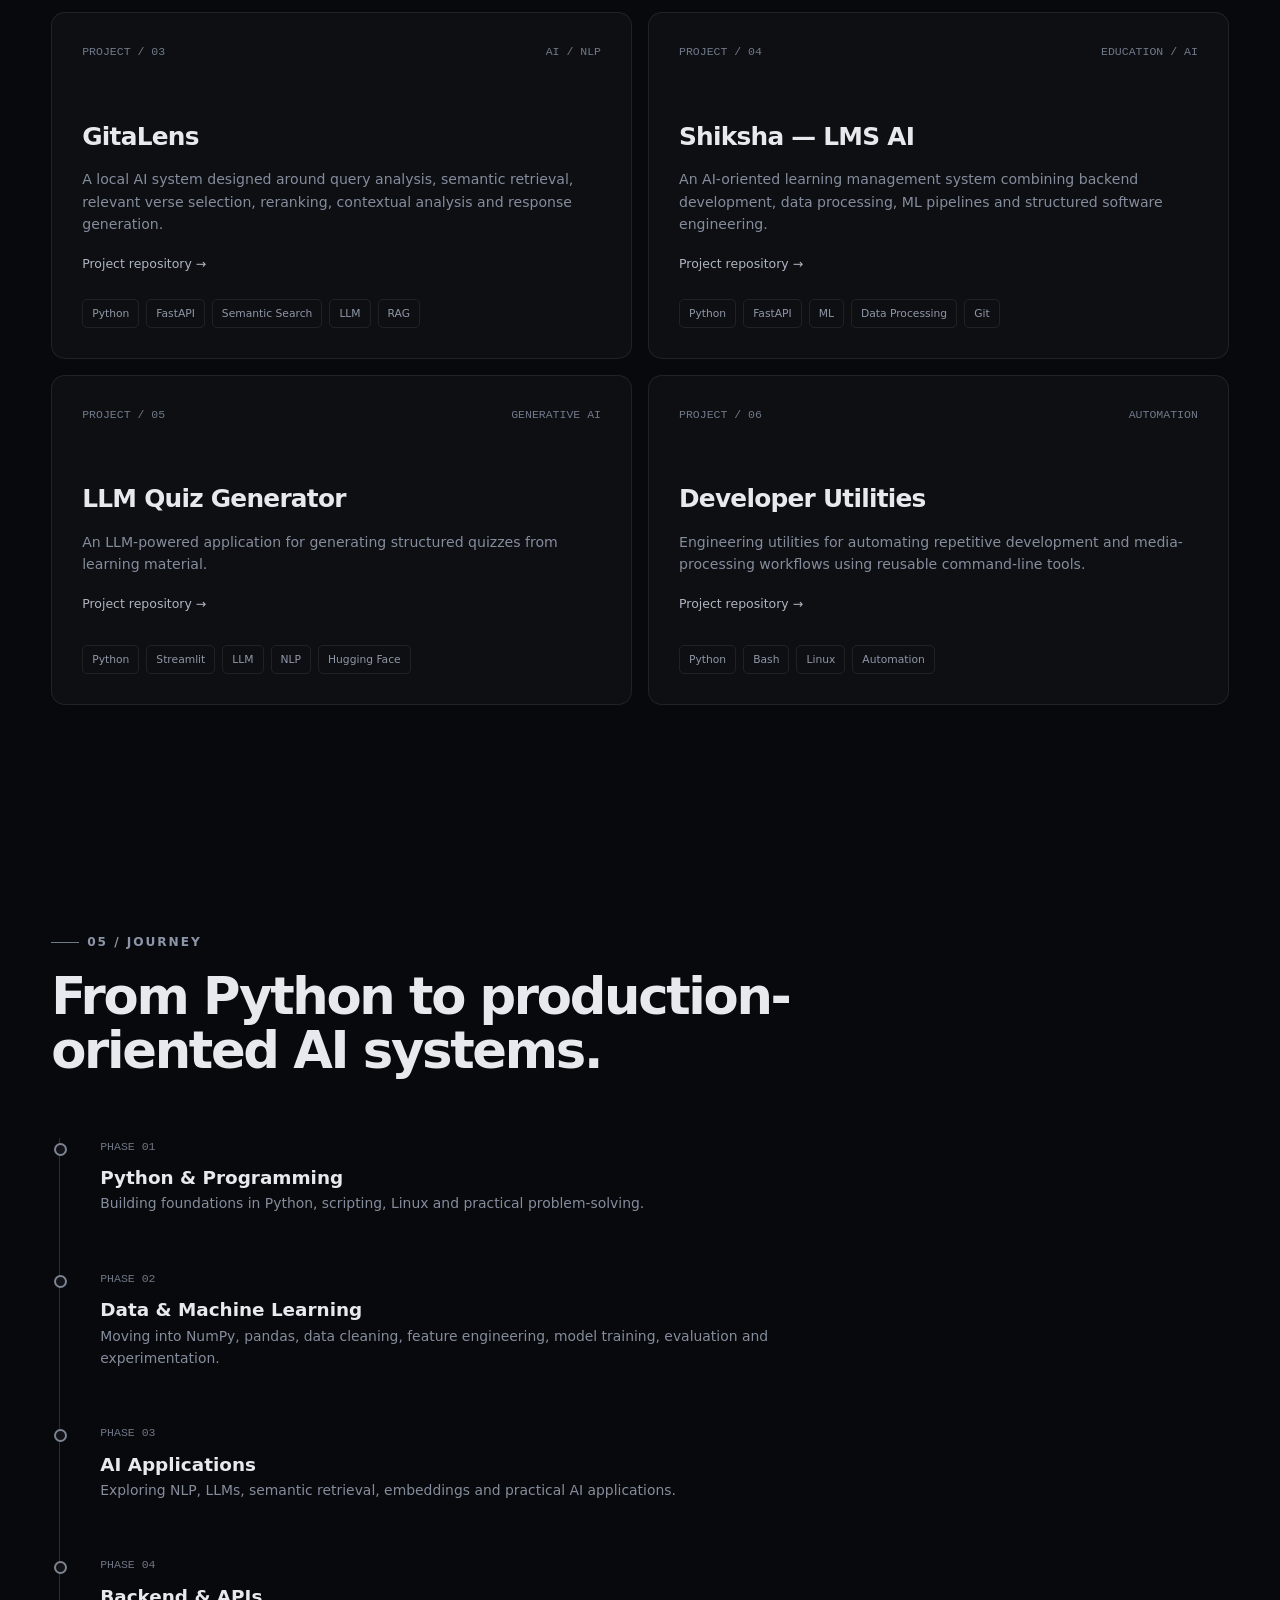
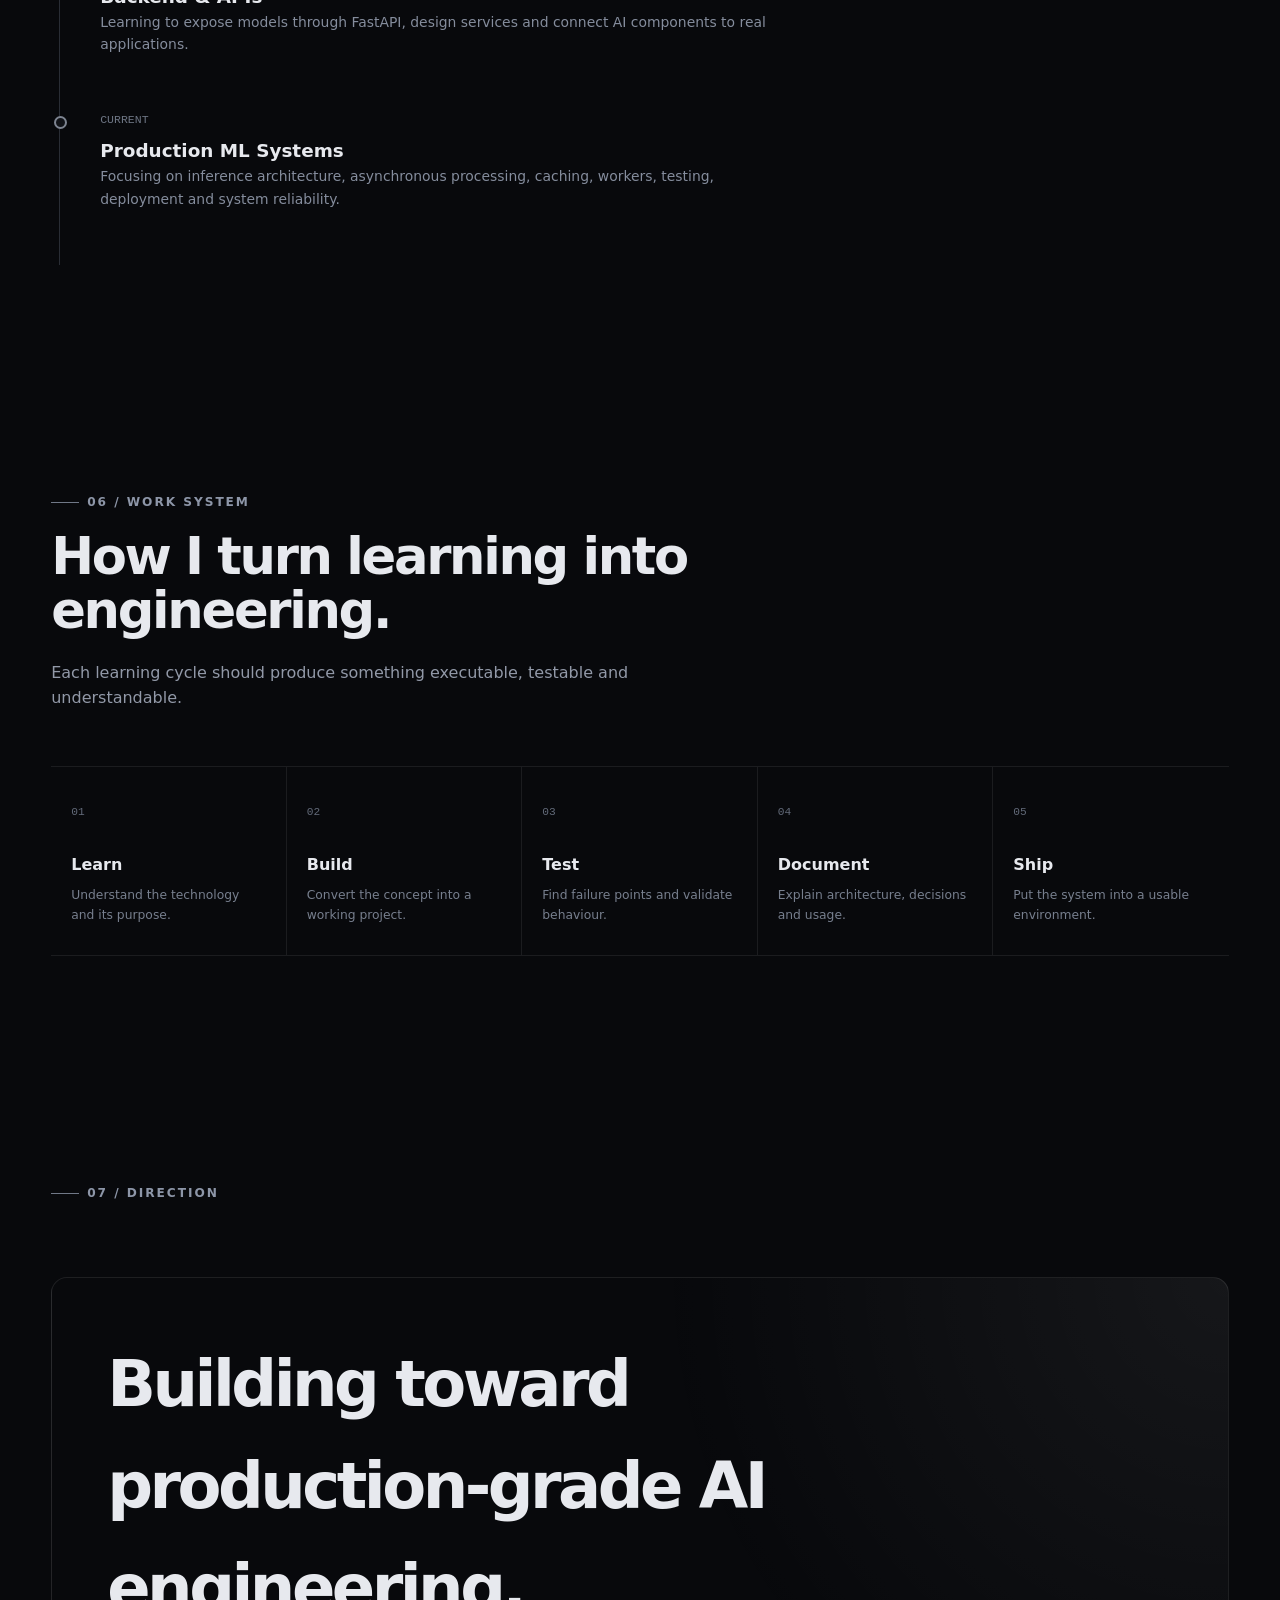
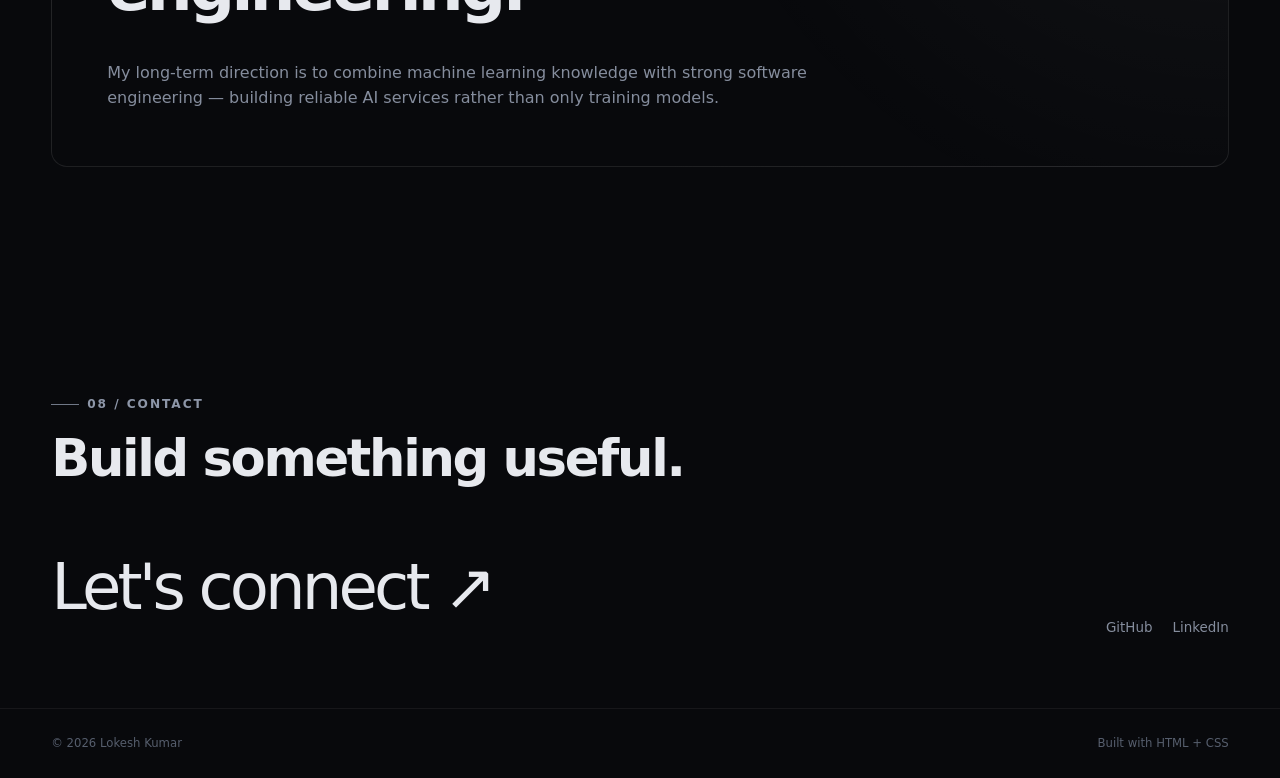
==== commit 3133c366: "Update index.html" ====
--- a/index.html
+++ b/index.html
@@ -1,33 +1,37 @@
 <!DOCTYPE html>
 <html lang="en">
+
 <head>
     <meta charset="UTF-8">
-    <meta name="viewport" content="width=device-width, initial-scale=1.0">
-
-    <meta name="description"
-          content="Portfolio of a Machine Learning Engineer focused on Python, FastAPI, PyTorch, production ML systems and backend engineering.">
-
-    <title>Portfolio | Machine Learning Engineer</title>
+
+    <meta
+        name="viewport"
+        content="width=device-width, initial-scale=1.0"
+    >
+
+    <meta
+        name="description"
+        content="Lokesh Kumar — Machine Learning Engineer focused on AI systems, ML inference, backend engineering and production-oriented software."
+    >
+
+    <meta
+        name="author"
+        content="Lokesh Kumar"
+    >
+
+    <title>Lokesh Kumar | Machine Learning Engineer</title>
+
 
     <style>
-        :root {
-            --bg: #07090d;
-            --surface: #0d1118;
-            --surface-2: #111722;
-            --border: rgba(255,255,255,.09);
-            --text: #f2f5f8;
-            --muted: #8e99a8;
-            --accent: #72f1b8;
-            --accent-2: #68a8ff;
-            --danger: #ff6b8a;
-            --max: 1180px;
-            --radius: 18px;
-        }
+
+        /* =========================================================
+           RESET
+        ========================================================= */
 
         * {
-            box-sizing: border-box;
             margin: 0;
             padding: 0;
+            box-sizing: border-box;
         }
 
         html {
@@ -35,11 +39,6 @@
         }
 
         body {
-            background:
-                radial-gradient(circle at 10% 10%, rgba(114,241,184,.08), transparent 25%),
-                radial-gradient(circle at 90% 20%, rgba(104,168,255,.08), transparent 25%),
-                var(--bg);
-            color: var(--text);
             font-family:
                 Inter,
                 ui-sans-serif,
@@ -48,6 +47,9 @@
                 BlinkMacSystemFont,
                 "Segoe UI",
                 sans-serif;
+
+            background: #08090c;
+            color: #e7e9ee;
             line-height: 1.6;
         }
 
@@ -56,39 +58,90 @@
             text-decoration: none;
         }
 
-        button {
-            font: inherit;
-        }
+        ::selection {
+            background: #ffffff;
+            color: #08090c;
+        }
+
+
+        /* =========================================================
+           GLOBAL
+        ========================================================= */
 
         .container {
-            width: min(var(--max), calc(100% - 40px));
+            width: min(1180px, 92%);
             margin: auto;
         }
 
-        /* =========================
-           NAVIGATION
-        ========================== */
-
-        nav {
+        .section {
+            padding: 110px 0;
+        }
+
+        .section-label {
+            display: inline-flex;
+            align-items: center;
+            gap: 8px;
+
+            color: #8d96a8;
+            font-size: 0.76rem;
+            font-weight: 700;
+            letter-spacing: 0.16em;
+            text-transform: uppercase;
+
+            margin-bottom: 18px;
+        }
+
+        .section-label::before {
+            content: "";
+
+            width: 28px;
+            height: 1px;
+
+            background: #707887;
+        }
+
+        .section-title {
+            font-size: clamp(2rem, 4vw, 3.5rem);
+            line-height: 1.05;
+
+            letter-spacing: -0.045em;
+
+            max-width: 850px;
+            margin-bottom: 22px;
+        }
+
+        .section-description {
+            color: #9299a8;
+            max-width: 700px;
+            font-size: 1rem;
+        }
+
+
+        /* =========================================================
+           NAVBAR
+        ========================================================= */
+
+        header {
             position: fixed;
+
             top: 0;
             left: 0;
-            width: 100%;
-            z-index: 1000;
-
-            background: rgba(7,9,13,.75);
+            right: 0;
+
+            z-index: 100;
+
             backdrop-filter: blur(18px);
-            border-bottom: 1px solid transparent;
-
-            transition: .3s ease;
-        }
-
-        nav.scrolled {
-            border-bottom-color: var(--border);
-        }
-
-        .nav-inner {
+
+            background:
+                rgba(8, 9, 12, 0.72);
+
+            border-bottom:
+                1px solid rgba(255,255,255,0.06);
+        }
+
+        nav {
             height: 72px;
+
             display: flex;
             align-items: center;
             justify-content: space-between;
@@ -96,992 +149,1939 @@
 
         .logo {
             font-weight: 800;
-            letter-spacing: -1px;
-            font-size: 20px;
+            font-size: 1.1rem;
+
+            letter-spacing: -0.05em;
         }
 
         .logo span {
-            color: var(--accent);
+            color: #788191;
         }
 
         .nav-links {
             display: flex;
-            gap: 26px;
+            gap: 28px;
+
             list-style: none;
         }
 
         .nav-links a {
-            color: var(--muted);
-            font-size: 14px;
-            transition: .2s;
+            color: #969dab;
+            font-size: 0.85rem;
+
+            transition: 0.2s ease;
         }
 
         .nav-links a:hover {
-            color: var(--text);
-        }
-
-        .menu-btn {
-            display: none;
-            background: transparent;
-            color: var(--text);
-            border: 1px solid var(--border);
-            padding: 8px 11px;
-            border-radius: 9px;
-            cursor: pointer;
-        }
-
-        /* =========================
+            color: white;
+        }
+
+
+        /* =========================================================
            HERO
-        ========================== */
+        ========================================================= */
 
         .hero {
             min-height: 100vh;
+
             display: flex;
             align-items: center;
-            padding-top: 90px;
+
             position: relative;
             overflow: hidden;
         }
 
+        .hero::before {
+            content: "";
+
+            position: absolute;
+
+            width: 650px;
+            height: 650px;
+
+            right: -250px;
+            top: 50px;
+
+            background:
+                radial-gradient(
+                    circle,
+                    rgba(105, 119, 255, 0.13),
+                    transparent 70%
+                );
+
+            pointer-events: none;
+        }
+
         .hero-grid {
             display: grid;
-            grid-template-columns: 1.2fr .8fr;
-            gap: 70px;
+
+            grid-template-columns:
+                minmax(0, 1.3fr)
+                minmax(280px, 0.7fr);
+
+            gap: 80px;
+
             align-items: center;
         }
 
-        .eyebrow {
+        .availability {
             display: inline-flex;
+
             align-items: center;
-            gap: 8px;
-            color: var(--accent);
-            font-size: 13px;
-            font-weight: 700;
-            letter-spacing: 1.5px;
-            text-transform: uppercase;
-            margin-bottom: 20px;
+            gap: 9px;
+
+            color: #aab1bf;
+
+            font-size: 0.82rem;
+
+            margin-bottom: 28px;
         }
 
         .status-dot {
-            width: 7px;
-            height: 7px;
+            width: 8px;
+            height: 8px;
+
             border-radius: 50%;
-            background: var(--accent);
-            box-shadow: 0 0 15px var(--accent);
+
+            background: #7e8797;
+
+            box-shadow:
+                0 0 15px #7e8797;
         }
 
         .hero h1 {
-            font-size: clamp(48px, 7vw, 88px);
-            line-height: .95;
-            letter-spacing: -5px;
-            max-width: 850px;
+            font-size:
+                clamp(3.4rem, 8vw, 7.5rem);
+
+            line-height: 0.9;
+
+            letter-spacing: -0.075em;
+
+            max-width: 900px;
         }
 
         .hero h1 span {
-            color: var(--accent);
+            color: #7f8796;
         }
 
         .hero-description {
-            margin-top: 28px;
-            color: var(--muted);
-            font-size: 18px;
-            max-width: 690px;
+            margin-top: 32px;
+
+            max-width: 680px;
+
+            color: #969dac;
+
+            font-size: 1.08rem;
         }
 
         .hero-actions {
+            display: flex;
+
+            flex-wrap: wrap;
+            gap: 12px;
+
+            margin-top: 34px;
+        }
+
+        .button {
+            display: inline-flex;
+
+            align-items: center;
+            justify-content: center;
+
+            padding: 12px 20px;
+
+            border:
+                1px solid rgba(255,255,255,0.14);
+
+            border-radius: 8px;
+
+            font-size: 0.85rem;
+
+            transition: 0.2s ease;
+        }
+
+        .button.primary {
+            background: #e8e9ed;
+            color: #090a0d;
+        }
+
+        .button:hover {
+            transform: translateY(-2px);
+
+            border-color:
+                rgba(255,255,255,0.35);
+        }
+
+
+        /* =========================================================
+           TERMINAL
+        ========================================================= */
+
+        .terminal {
+            border:
+                1px solid rgba(255,255,255,0.09);
+
+            border-radius: 14px;
+
+            background:
+                rgba(15,17,22,0.8);
+
+            box-shadow:
+                0 30px 100px rgba(0,0,0,0.35);
+
+            overflow: hidden;
+        }
+
+        .terminal-header {
+            height: 42px;
+
+            display: flex;
+            align-items: center;
+
+            padding: 0 15px;
+
+            border-bottom:
+                1px solid rgba(255,255,255,0.06);
+        }
+
+        .terminal-dot {
+            width: 8px;
+            height: 8px;
+
+            border-radius: 50%;
+
+            margin-right: 6px;
+
+            background: #606774;
+        }
+
+        .terminal-title {
+            margin-left: auto;
+
+            color: #626a79;
+
+            font-size: 0.68rem;
+        }
+
+        .terminal-body {
+            padding: 24px;
+
+            font-family:
+                "SFMono-Regular",
+                Consolas,
+                monospace;
+
+            font-size: 0.76rem;
+
+            color: #9da5b5;
+        }
+
+        .terminal-line {
+            margin-bottom: 12px;
+        }
+
+        .terminal-key {
+            color: #d5d9e0;
+        }
+
+        .terminal-value {
+            color: #7d8799;
+        }
+
+
+        /* =========================================================
+           ABOUT
+        ========================================================= */
+
+        .about-grid {
+            display: grid;
+
+            grid-template-columns:
+                0.8fr 1.2fr;
+
+            gap: 80px;
+
+            margin-top: 55px;
+        }
+
+        .about-main {
+            font-size: 1.2rem;
+            color: #c5cad3;
+        }
+
+        .about-main strong {
+            color: white;
+        }
+
+        .about-side {
+            display: grid;
+            gap: 20px;
+        }
+
+        .info-card {
+            padding: 24px;
+
+            border:
+                1px solid rgba(255,255,255,0.07);
+
+            border-radius: 12px;
+
+            background:
+                rgba(255,255,255,0.018);
+        }
+
+        .info-card h3 {
+            font-size: 0.95rem;
+
+            margin-bottom: 8px;
+        }
+
+        .info-card p {
+            color: #858d9d;
+
+            font-size: 0.88rem;
+        }
+
+
+        /* =========================================================
+           SKILLS
+        ========================================================= */
+
+        .skills-grid {
+            display: grid;
+
+            grid-template-columns:
+                repeat(4, 1fr);
+
+            gap: 14px;
+
+            margin-top: 55px;
+        }
+
+        .skill-card {
+            min-height: 215px;
+
+            padding: 25px;
+
+            border:
+                1px solid rgba(255,255,255,0.07);
+
+            border-radius: 12px;
+
+            background:
+                linear-gradient(
+                    145deg,
+                    rgba(255,255,255,0.025),
+                    rgba(255,255,255,0.005)
+                );
+
+            transition: 0.25s ease;
+        }
+
+        .skill-card:hover {
+            transform: translateY(-5px);
+
+            border-color:
+                rgba(255,255,255,0.17);
+        }
+
+        .skill-number {
+            color: #606978;
+
+            font-size: 0.72rem;
+
+            font-family: monospace;
+        }
+
+        .skill-card h3 {
             margin-top: 35px;
+            margin-bottom: 12px;
+        }
+
+        .skill-card p {
+            color: #828a9a;
+            font-size: 0.83rem;
+        }
+
+
+        /* =========================================================
+           PROJECTS
+        ========================================================= */
+
+        .projects {
+            margin-top: 55px;
+
+            display: grid;
+
+            grid-template-columns:
+                repeat(2, 1fr);
+
+            gap: 16px;
+        }
+
+        .project {
+            min-height: 330px;
+
+            padding: 30px;
+
             display: flex;
-            gap: 14px;
+            flex-direction: column;
+
+            border:
+                1px solid rgba(255,255,255,0.08);
+
+            border-radius: 14px;
+
+            background: #0d0f13;
+
+            transition: 0.25s ease;
+        }
+
+        .project:hover {
+            transform: translateY(-6px);
+
+            border-color:
+                rgba(255,255,255,0.2);
+        }
+
+        .project-top {
+            display: flex;
+            justify-content: space-between;
+
+            color: #707989;
+
+            font-size: 0.72rem;
+            font-family: monospace;
+        }
+
+        .project h3 {
+            font-size: 1.55rem;
+
+            letter-spacing: -0.03em;
+
+            margin-top: 55px;
+        }
+
+        .project p {
+            color: #858d9d;
+
+            font-size: 0.88rem;
+
+            margin-top: 12px;
+
+            max-width: 550px;
+        }
+
+        .project-stack {
+            display: flex;
+
             flex-wrap: wrap;
-        }
-
-        .btn {
-            padding: 12px 20px;
-            border-radius: 10px;
-            border: 1px solid var(--border);
-            transition: .2s;
-            font-weight: 600;
-            font-size: 14px;
-        }
-
-        .btn-primary {
-            background: var(--accent);
-            color: #06100b;
-            border-color: var(--accent);
-        }
-
-        .btn-primary:hover {
-            transform: translateY(-2px);
-            box-shadow: 0 10px 35px rgba(114,241,184,.18);
-        }
-
-        .btn-secondary:hover {
-            border-color: rgba(255,255,255,.25);
-            background: rgba(255,255,255,.03);
-        }
-
-        /* =========================
-           TERMINAL
-        ========================== */
-
-        .terminal {
-            background: rgba(13,17,24,.85);
-            border: 1px solid var(--border);
-            border-radius: 18px;
-            overflow: hidden;
-            box-shadow: 0 30px 80px rgba(0,0,0,.3);
-        }
-
-        .terminal-top {
-            padding: 13px 16px;
-            border-bottom: 1px solid var(--border);
-            display: flex;
             gap: 7px;
-        }
-
-        .terminal-dot {
+
+            margin-top: auto;
+            padding-top: 25px;
+        }
+
+        .tag {
+            padding: 5px 9px;
+
+            border:
+                1px solid rgba(255,255,255,0.08);
+
+            border-radius: 5px;
+
+            color: #8f97a7;
+
+            font-size: 0.67rem;
+        }
+
+
+        /* =========================================================
+           PROJECT LINK
+        ========================================================= */
+
+        .project-link {
+            display: inline-block;
+
+            margin-top: 18px;
+
+            color: #aeb5c1;
+
+            font-size: 0.78rem;
+        }
+
+        .project-link:hover {
+            color: white;
+        }
+
+
+        /* =========================================================
+           LEARNING JOURNEY
+        ========================================================= */
+
+        .timeline {
+            position: relative;
+
+            margin-top: 60px;
+            margin-left: 8px;
+
+            border-left:
+                1px solid #292d35;
+        }
+
+        .timeline-item {
+            position: relative;
+
+            padding:
+                0 0 55px 40px;
+        }
+
+        .timeline-item::before {
+            content: "";
+
+            position: absolute;
+
             width: 9px;
             height: 9px;
+
             border-radius: 50%;
-            background: #39424e;
-        }
-
-        .terminal-body {
-            padding: 25px;
-            font-family: "SFMono-Regular", Consolas, monospace;
-            font-size: 13px;
-            color: #aeb8c5;
-        }
-
-        .terminal-line {
-            margin-bottom: 13px;
-        }
-
-        .prompt {
-            color: var(--accent);
-        }
-
-        .command {
-            color: white;
-        }
-
-        .terminal-value {
-            color: var(--accent-2);
-        }
-
-        /* =========================
-           SECTIONS
-        ========================== */
-
-        section {
-            padding: 110px 0;
-        }
-
-        .section-header {
-            margin-bottom: 55px;
+
+            background: #111318;
+
+            border:
+                2px solid #7d8491;
+
+            left: -6px;
+            top: 5px;
+        }
+
+        .timeline-year {
+            color: #6d7584;
+
+            font-size: 0.72rem;
+
+            font-family: monospace;
+
+            margin-bottom: 7px;
+        }
+
+        .timeline-item h3 {
+            font-size: 1.15rem;
+        }
+
+        .timeline-item p {
+            color: #858d9d;
+
+            font-size: 0.87rem;
+
+            max-width: 680px;
+        }
+
+
+        /* =========================================================
+           ENGINEERING SYSTEM
+        ========================================================= */
+
+        .system-grid {
+            display: grid;
+
+            grid-template-columns:
+                repeat(5, 1fr);
+
+            margin-top: 55px;
+
+            border-top:
+                1px solid rgba(255,255,255,0.08);
+
+            border-bottom:
+                1px solid rgba(255,255,255,0.08);
+        }
+
+        .system-step {
+            padding: 30px 20px;
+
+            border-right:
+                1px solid rgba(255,255,255,0.08);
+        }
+
+        .system-step:last-child {
+            border-right: none;
+        }
+
+        .system-step span {
+            font-family: monospace;
+
+            font-size: 0.7rem;
+
+            color: #626a79;
+        }
+
+        .system-step h3 {
+            margin-top: 30px;
+
+            font-size: 1rem;
+        }
+
+        .system-step p {
+            margin-top: 8px;
+
+            color: #777f8e;
+
+            font-size: 0.77rem;
+        }
+
+
+        /* =========================================================
+           CAREER
+        ========================================================= */
+
+        .career-box {
+            margin-top: 55px;
+
+            padding: 55px;
+
+            border:
+                1px solid rgba(255,255,255,0.09);
+
+            border-radius: 16px;
+
+            background:
+                radial-gradient(
+                    circle at top right,
+                    rgba(255,255,255,0.06),
+                    transparent 45%
+                );
+        }
+
+        .career-box h3 {
+            font-size:
+                clamp(2rem, 5vw, 4rem);
+
+            letter-spacing: -0.055em;
+
+            max-width: 850px;
+        }
+
+        .career-box p {
+            color: #858d9d;
+
             max-width: 700px;
-        }
-
-        .section-number {
-            color: var(--accent);
-            font-family: monospace;
-            font-size: 13px;
-            margin-bottom: 10px;
-        }
-
-        .section-title {
-            font-size: clamp(32px, 5vw, 52px);
-            letter-spacing: -2px;
-            line-height: 1;
-        }
-
-        .section-description {
-            margin-top: 18px;
-            color: var(--muted);
-        }
-
-        /* =========================
-           ABOUT
-        ========================== */
-
-        .about-grid {
-            display: grid;
-            grid-template-columns: 1fr 1fr;
-            gap: 30px;
-        }
-
-        .card {
-            background: rgba(13,17,24,.75);
-            border: 1px solid var(--border);
-            border-radius: var(--radius);
-            padding: 28px;
-        }
-
-        .card h3 {
-            margin-bottom: 12px;
-            font-size: 18px;
-        }
-
-        .card p {
-            color: var(--muted);
-        }
-
-        .principles {
-            display: grid;
-            grid-template-columns: repeat(2, 1fr);
-            gap: 12px;
-            margin-top: 25px;
-        }
-
-        .principle {
-            border: 1px solid var(--border);
-            padding: 16px;
-            border-radius: 12px;
-            background: rgba(255,255,255,.015);
-        }
-
-        .principle strong {
-            display: block;
-            margin-bottom: 4px;
-        }
-
-        .principle span {
-            color: var(--muted);
-            font-size: 13px;
-        }
-
-        /* =========================
-           SKILLS
-        ========================== */
-
-        .skills-grid {
+
+            margin-top: 20px;
+        }
+
+
+        /* =========================================================
+           FUTURE MEDIA SECTION
+           
+           This section is intentionally hidden/commented.
+           
+           Future implementation:
+           - Personal photograph
+           - Project screenshots
+           - GitHub repository cards
+           - Demo videos
+           - Project architecture diagrams
+        ========================================================= */
+
+        /*
+        .media-grid {
             display: grid;
             grid-template-columns: repeat(3, 1fr);
             gap: 16px;
-        }
-
-        .skill-card {
-            padding: 24px;
-            border: 1px solid var(--border);
-            border-radius: 16px;
-            background: rgba(13,17,24,.65);
-        }
-
-        .skill-card h3 {
-            margin-bottom: 17px;
-            font-size: 16px;
-        }
-
-        .tags {
+            margin-top: 55px;
+        }
+
+        .media-card {
+            min-height: 260px;
+            padding: 25px;
+
+            border:
+                1px solid rgba(255,255,255,0.08);
+
+            border-radius: 14px;
+
+            background: #0d0f13;
+        }
+
+        .media-card img {
+            width: 100%;
+            border-radius: 10px;
+        }
+
+        .media-card video {
+            width: 100%;
+            border-radius: 10px;
+        }
+
+        .github-card {
+            padding: 30px;
+        }
+        */
+
+
+        /* =========================================================
+           CONTACT
+        ========================================================= */
+
+        .contact {
+            padding-bottom: 70px;
+        }
+
+        .contact-grid {
+            margin-top: 50px;
+
             display: flex;
-            flex-wrap: wrap;
-            gap: 8px;
-        }
-
-        .tag {
-            padding: 6px 10px;
-            border-radius: 7px;
-            background: rgba(255,255,255,.045);
-            border: 1px solid var(--border);
-            color: #cbd3dc;
-            font-size: 12px;
-        }
-
-        /* =========================
-           PROJECTS
-        ========================== */
-
-        .projects {
-            display: grid;
-            grid-template-columns: repeat(2, 1fr);
+
+            justify-content: space-between;
+            align-items: flex-end;
+
+            gap: 30px;
+        }
+
+        .contact-email {
+            font-size:
+                clamp(1.8rem, 5vw, 4.5rem);
+
+            letter-spacing: -0.06em;
+
+            transition: 0.2s ease;
+        }
+
+        .contact-email:hover {
+            color: #aeb5c1;
+        }
+
+        .contact-links {
+            display: flex;
             gap: 20px;
-        }
-
-        .project {
-            min-height: 310px;
+
+            color: #858d9d;
+
+            font-size: 0.84rem;
+        }
+
+        .contact-links a:hover {
+            color: white;
+        }
+
+
+        /* =========================================================
+           FOOTER
+        ========================================================= */
+
+        footer {
+            padding: 25px 0;
+
+            border-top:
+                1px solid rgba(255,255,255,0.06);
+
+            color: #565e6d;
+
+            font-size: 0.73rem;
+        }
+
+        .footer-content {
             display: flex;
-            flex-direction: column;
+
             justify-content: space-between;
-            padding: 30px;
-            border: 1px solid var(--border);
-            border-radius: var(--radius);
-            background:
-                linear-gradient(145deg, rgba(255,255,255,.035), transparent 50%),
-                var(--surface);
-            transition: .25s ease;
-        }
-
-        .project:hover {
-            transform: translateY(-5px);
-            border-color: rgba(114,241,184,.25);
-        }
-
-        .project-number {
-            font-family: monospace;
-            color: var(--accent);
-            font-size: 12px;
-        }
-
-        .project h3 {
-            margin-top: 18px;
-            font-size: 25px;
-        }
-
-        .project p {
-            margin-top: 10px;
-            color: var(--muted);
-        }
-
-        .project-footer {
-            margin-top: 30px;
-            display: flex;
-            justify-content: space-between;
-            align-items: center;
-            gap: 15px;
-        }
-
-        .project-stack {
-            color: #9ca8b7;
-            font-size: 12px;
-        }
-
-        .project-link {
-            color: var(--accent);
-            font-size: 13px;
-            font-weight: 700;
-        }
-
-        /* =========================
-           JOURNEY
-        ========================== */
-
-        .timeline {
-            position: relative;
-            max-width: 900px;
-        }
-
-        .timeline::before {
-            content: "";
-            position: absolute;
-            left: 8px;
-            top: 5px;
-            bottom: 5px;
-            width: 1px;
-            background: var(--border);
-        }
-
-        .timeline-item {
-            position: relative;
-            padding-left: 45px;
-            padding-bottom: 45px;
-        }
-
-        .timeline-item:last-child {
-            padding-bottom: 0;
-        }
-
-        .timeline-dot {
-            position: absolute;
-            left: 3px;
-            top: 4px;
-            width: 11px;
-            height: 11px;
-            border-radius: 50%;
-            border: 2px solid var(--accent);
-            background: var(--bg);
-        }
-
-        .timeline-year {
-            color: var(--accent);
-            font-family: monospace;
-            font-size: 13px;
-        }
-
-        .timeline-item h3 {
-            margin-top: 5px;
-            font-size: 20px;
-        }
-
-        .timeline-item p {
-            color: var(--muted);
-            margin-top: 7px;
-            max-width: 700px;
-        }
-
-        /* =========================
-           LEARNING LAB
-        ========================== */
-
-        .lab {
-            display: grid;
-            grid-template-columns: 1fr 1fr;
-            gap: 20px;
-        }
-
-        .lab-card {
-            border: 1px solid var(--border);
-            border-radius: var(--radius);
-            padding: 30px;
-            background: var(--surface);
-        }
-
-        .lab-card h3 {
-            font-size: 22px;
-            margin-bottom: 10px;
-        }
-
-        .lab-card p {
-            color: var(--muted);
-        }
-
-        .metric {
-            margin-top: 25px;
-            display: flex;
-            gap: 35px;
-        }
-
-        .metric strong {
-            display: block;
-            font-size: 28px;
-            color: var(--accent);
-        }
-
-        .metric span {
-            color: var(--muted);
-            font-size: 12px;
-        }
-
-        /* =========================
-           LIFE / ACTIVITY
-        ========================== */
-
-        .activity-grid {
-            display: grid;
-            grid-template-columns: repeat(3, 1fr);
-            gap: 16px;
-        }
-
-        .activity {
-            padding: 25px;
-            border: 1px solid var(--border);
-            border-radius: 16px;
-            background: rgba(13,17,24,.6);
-        }
-
-        .activity-icon {
-            font-size: 25px;
-            margin-bottom: 15px;
-        }
-
-        .activity h3 {
-            font-size: 17px;
-        }
-
-        .activity p {
-            color: var(--muted);
-            margin-top: 7px;
-            font-size: 14px;
-        }
-
-        /* =========================
-           CAREER
-        ========================== */
-
-        .career {
-            padding: 45px;
-            border: 1px solid rgba(114,241,184,.15);
-            background:
-                radial-gradient(circle at 90% 10%, rgba(114,241,184,.08), transparent 35%),
-                var(--surface);
-            border-radius: 24px;
-        }
-
-        .career h2 {
-            font-size: clamp(30px, 5vw, 50px);
-            max-width: 800px;
-            line-height: 1.05;
-            letter-spacing: -2px;
-        }
-
-        .career p {
-            max-width: 720px;
-            margin-top: 18px;
-            color: var(--muted);
-        }
-
-        /* =========================
-           CONTACT
-        ========================== */
-
-        .contact {
-            text-align: center;
-            max-width: 800px;
-            margin: auto;
-        }
-
-        .contact h2 {
-            font-size: clamp(38px, 6vw, 65px);
-            letter-spacing: -3px;
-        }
-
-        .contact p {
-            color: var(--muted);
-            margin: 20px auto 30px;
-            max-width: 600px;
-        }
-
-        .socials {
-            display: flex;
-            justify-content: center;
-            flex-wrap: wrap;
-            gap: 10px;
-        }
-
-        .social {
-            border: 1px solid var(--border);
-            border-radius: 9px;
-            padding: 10px 15px;
-            font-size: 13px;
-            color: var(--muted);
-            transition: .2s;
-        }
-
-        .social:hover {
-            color: var(--text);
-            border-color: rgba(255,255,255,.25);
-        }
-
-        /* =========================
-           FOOTER
-        ========================== */
-
-        footer {
-            border-top: 1px solid var(--border);
-            padding: 25px 0;
-            color: var(--muted);
-            font-size: 12px;
-        }
-
-        .footer-inner {
-            display: flex;
-            justify-content: space-between;
-            gap: 20px;
-        }
-
-        /* =========================
-           REVEAL ANIMATION
-        ========================== */
-
-        .reveal {
-            opacity: 0;
-            transform: translateY(25px);
-            transition: .7s ease;
-        }
-
-        .reveal.visible {
-            opacity: 1;
-            transform: translateY(0);
-        }
-
-        /* =========================
+        }
+
+
+        /* =========================================================
            RESPONSIVE
-        ========================== */
-
-        @media (max-width: 850px) {
+        ========================================================= */
+
+        @media (max-width: 950px) {
+
+            .hero-grid,
+            .about-grid {
+                grid-template-columns: 1fr;
+            }
+
+            .hero-grid {
+                gap: 55px;
+            }
+
+            .skills-grid {
+                grid-template-columns:
+                    repeat(2, 1fr);
+            }
+
+            .system-grid {
+                grid-template-columns:
+                    repeat(2, 1fr);
+            }
+
+            .system-step:nth-child(2) {
+                border-right: none;
+            }
+        }
+
+
+        @media (max-width: 650px) {
+
+            .section {
+                padding: 80px 0;
+            }
 
             .nav-links {
                 display: none;
-                position: absolute;
-                top: 72px;
-                left: 0;
-                width: 100%;
-                padding: 20px;
-                background: rgba(7,9,13,.96);
-                border-bottom: 1px solid var(--border);
-                flex-direction: column;
             }
 
-            .nav-links.active {
-                display: flex;
+            .hero h1 {
+                font-size: 3.6rem;
             }
 
-            .menu-btn {
-                display: block;
-            }
-
-            .hero-grid,
-            .about-grid,
-            .lab {
-                grid-template-columns: 1fr;
-            }
-
             .skills-grid,
-            .activity-grid {
-                grid-template-columns: repeat(2, 1fr);
-            }
-
             .projects {
                 grid-template-columns: 1fr;
             }
 
-            .hero h1 {
-                letter-spacing: -3px;
-            }
-        }
-
-        @media (max-width: 560px) {
-
-            .container {
-                width: min(var(--max), calc(100% - 28px));
-            }
-
-            section {
-                padding: 75px 0;
-            }
-
-            .skills-grid,
-            .activity-grid,
-            .principles {
+            .system-grid {
                 grid-template-columns: 1fr;
             }
 
-            .career {
-                padding: 28px;
+            .system-step,
+            .system-step:nth-child(2) {
+                border-right: none;
             }
 
-            .footer-inner {
+            .career-box {
+                padding: 30px;
+            }
+
+            .contact-grid {
                 flex-direction: column;
+                align-items: flex-start;
             }
-        }
+
+            .footer-content {
+                flex-direction: column;
+                gap: 8px;
+            }
+        }
+
     </style>
 </head>
 
+
 <body>
 
-<!-- =========================
+
+<!-- =============================================================
      NAVIGATION
-========================== -->
-
-<nav id="navbar">
-    <div class="container nav-inner">
-
-        <a href="#home" class="logo">
-            Decoder<span>.</span>
-        </a>
-
-        <button class="menu-btn" id="menuBtn">
-            MENU
-        </button>
-
-        <ul class="nav-links" id="navLinks">
-            <li><a href="#about">About</a></li>
-            <li><a href="#skills">Skills</a></li>
-            <li><a href="#projects">Projects</a></li>
-            <li><a href="#journey">Journey</a></li>
-            <li><a href="#lab">Lab</a></li>
-            <li><a href="#contact">Contact</a></li>
-        </ul>
+============================================================= -->
+
+<header>
+
+    <div class="container">
+
+        <nav>
+
+            <a
+                href="#"
+                class="logo"
+            >
+                L<span>.</span>
+            </a>
+
+
+            <ul class="nav-links">
+
+                <li>
+                    <a href="#about">
+                        About
+                    </a>
+                </li>
+
+                <li>
+                    <a href="#skills">
+                        Skills
+                    </a>
+                </li>
+
+                <li>
+                    <a href="#projects">
+                        Projects
+                    </a>
+                </li>
+
+                <li>
+                    <a href="#journey">
+                        Journey
+                    </a>
+                </li>
+
+                <li>
+                    <a href="#contact">
+                        Contact
+                    </a>
+                </li>
+
+            </ul>
+
+        </nav>
 
     </div>
-</nav>
-
-
-<!-- =========================
+
+</header>
+
+
+
+<main>
+
+
+<!-- =============================================================
      HERO
-========================== -->
-
-<main>
-
-<section class="hero" id="home">
-
-    <div class="container hero-grid">
-
-        <div class="reveal">
-
-            <div class="eyebrow">
-                <span class="status-dot"></span>
-                Machine Learning Engineer
+============================================================= -->
+
+<section class="hero">
+
+    <div class="container">
+
+        <div class="hero-grid">
+
+
+            <div>
+
+                <div class="availability">
+
+                    <span class="status-dot"></span>
+
+                    Building • Learning • Shipping
+
+                </div>
+
+
+                <h1>
+
+                    Machine
+                    <span>Learning</span>
+                    Engineer.
+
+                </h1>
+
+
+                <p class="hero-description">
+
+                    I build practical AI systems with Python,
+                    machine learning, backend engineering and
+                    production-oriented software practices.
+
+                </p>
+
+
+                <div class="hero-actions">
+
+                    <a
+                        href="#projects"
+                        class="button primary"
+                    >
+                        Explore Projects
+                    </a>
+
+
+                    <a
+                        href="https://github.com/Decoder76"
+                        target="_blank"
+                        rel="noopener noreferrer"
+                        class="button"
+                    >
+                        GitHub ↗
+                    </a>
+
+
+                    <a
+                        href="https://www.linkedin.com/in/lokesh-kumar-j-792389195/"
+                        target="_blank"
+                        rel="noopener noreferrer"
+                        class="button"
+                    >
+                        LinkedIn ↗
+                    </a>
+
+                </div>
+
             </div>
 
-            <h1>
-                Building systems
-                <span>that learn.</span>
-            </h1>
-
-            <p class="hero-description">
-                I work at the intersection of machine learning, backend engineering,
-                APIs and production systems — turning ideas into software that can
-                actually run, scale and be measured.
-            </p>
-
-            <div class="hero-actions">
-
-                <a class="btn btn-primary" href="#projects">
-                    Explore Projects
+
+
+            <!-- ENGINEER PROFILE TERMINAL -->
+
+            <div class="terminal">
+
+                <div class="terminal-header">
+
+                    <span class="terminal-dot"></span>
+                    <span class="terminal-dot"></span>
+                    <span class="terminal-dot"></span>
+
+                    <span class="terminal-title">
+                        engineer_profile.json
+                    </span>
+
+                </div>
+
+
+                <div class="terminal-body">
+
+                    <div class="terminal-line">
+
+                        <span class="terminal-key">
+                            "role"
+                        </span>:
+
+                        <span class="terminal-value">
+                            "ML Engineer"
+                        </span>
+
+                    </div>
+
+
+                    <div class="terminal-line">
+
+                        <span class="terminal-key">
+                            "focus"
+                        </span>:
+
+                        <span class="terminal-value">
+                            "AI Systems"
+                        </span>
+
+                    </div>
+
+
+                    <div class="terminal-line">
+
+                        <span class="terminal-key">
+                            "language"
+                        </span>:
+
+                        <span class="terminal-value">
+                            "Python"
+                        </span>
+
+                    </div>
+
+
+                    <div class="terminal-line">
+
+                        <span class="terminal-key">
+                            "backend"
+                        </span>:
+
+                        <span class="terminal-value">
+                            "FastAPI"
+                        </span>
+
+                    </div>
+
+
+                    <div class="terminal-line">
+
+                        <span class="terminal-key">
+                            "ml"
+                        </span>:
+
+                        <span class="terminal-value">
+                            "PyTorch / sklearn"
+                        </span>
+
+                    </div>
+
+
+                    <div class="terminal-line">
+
+                        <span class="terminal-key">
+                            "mindset"
+                        </span>:
+
+                        <span class="terminal-value">
+                            "Build → Test → Improve"
+                        </span>
+
+                    </div>
+
+
+                    <div class="terminal-line">
+
+                        <span class="terminal-key">
+                            "mode"
+                        </span>:
+
+                        <span class="terminal-value">
+                            "Learning by Building"
+                        </span>
+
+                    </div>
+
+                </div>
+
+            </div>
+
+        </div>
+
+    </div>
+
+</section>
+
+
+
+<!-- =============================================================
+     ABOUT
+============================================================= -->
+
+<section
+    class="section"
+    id="about"
+>
+
+    <div class="container">
+
+
+        <div class="section-label">
+            01 / About
+        </div>
+
+
+        <h2 class="section-title">
+
+            I learn technology by
+            turning ideas into systems.
+
+        </h2>
+
+
+        <div class="about-grid">
+
+
+            <div class="about-main">
+
+                I'm <strong>Lokesh</strong>,
+                a Machine Learning Engineer focused on
+                building practical AI systems and
+                production-oriented software.
+
+
+                <br><br>
+
+
+                My journey started with Python, data processing
+                and machine learning, and has gradually expanded
+                toward <strong>AI applications, backend engineering,
+                ML inference and system design.</strong>
+
+
+                <br><br>
+
+
+                I enjoy going beyond training a model and
+                understanding how the complete system works —
+                from data and model development to APIs,
+                inference, testing, deployment and user experience.
+
+            </div>
+
+
+
+            <div class="about-side">
+
+
+                <div class="info-card">
+
+                    <h3>
+                        Engineering Approach
+                    </h3>
+
+                    <p>
+
+                        Modular Python, clean project structure,
+                        testing, Git workflows, documentation
+                        and production-oriented architecture.
+
+                    </p>
+
+                </div>
+
+
+                <div class="info-card">
+
+                    <h3>
+                        Current Direction
+                    </h3>
+
+                    <p>
+
+                        Moving from individual ML models toward
+                        complete AI systems and scalable
+                        inference services.
+
+                    </p>
+
+                </div>
+
+
+                <div class="info-card">
+
+                    <h3>
+                        Learning Philosophy
+                    </h3>
+
+                    <p>
+
+                        Build something real, understand why it
+                        works, identify failure points and improve
+                        the architecture.
+
+                    </p>
+
+                </div>
+
+            </div>
+
+        </div>
+
+    </div>
+
+</section>
+
+
+
+<!-- =============================================================
+     SKILLS
+============================================================= -->
+
+<section
+    class="section"
+    id="skills"
+>
+
+    <div class="container">
+
+
+        <div class="section-label">
+            02 / Skills
+        </div>
+
+
+        <h2 class="section-title">
+
+            A growing engineering stack.
+
+        </h2>
+
+
+        <p class="section-description">
+
+            My stack is centered around Python and expands
+            from machine learning into APIs, AI applications,
+            systems and deployment.
+
+        </p>
+
+
+        <div class="skills-grid">
+
+
+            <div class="skill-card">
+
+                <span class="skill-number">
+                    01
+                </span>
+
+                <h3>
+                    Machine Learning
+                </h3>
+
+                <p>
+
+                    scikit-learn, TensorFlow, PyTorch,
+                    feature engineering, model evaluation,
+                    hyperparameter optimization and inference.
+
+                </p>
+
+            </div>
+
+
+            <div class="skill-card">
+
+                <span class="skill-number">
+                    02
+                </span>
+
+                <h3>
+                    AI / LLM
+                </h3>
+
+                <p>
+
+                    NLP, semantic retrieval, embeddings,
+                    RAG-style pipelines, prompt engineering
+                    and local AI experimentation.
+
+                </p>
+
+            </div>
+
+
+            <div class="skill-card">
+
+                <span class="skill-number">
+                    03
+                </span>
+
+                <h3>
+                    Backend
+                </h3>
+
+                <p>
+
+                    Python, FastAPI, REST APIs, asynchronous
+                    services, Redis, workers and ML inference
+                    architecture.
+
+                </p>
+
+            </div>
+
+
+            <div class="skill-card">
+
+                <span class="skill-number">
+                    04
+                </span>
+
+                <h3>
+                    Engineering
+                </h3>
+
+                <p>
+
+                    Git, testing, modular architecture,
+                    Linux, Bash, Docker, CI/CD concepts
+                    and deployment workflows.
+
+                </p>
+
+            </div>
+
+        </div>
+
+    </div>
+
+</section>
+
+
+
+<!-- =============================================================
+     PROJECTS
+============================================================= -->
+
+<section
+    class="section"
+    id="projects"
+>
+
+    <div class="container">
+
+
+        <div class="section-label">
+            03 / Projects
+        </div>
+
+
+        <h2 class="section-title">
+
+            Building systems, not just demos.
+
+        </h2>
+
+
+        <p class="section-description">
+
+            Selected projects representing my transition from
+            learning individual technologies toward complete
+            AI and software systems.
+
+        </p>
+
+
+        <div class="projects">
+
+
+            <!-- NETTRACE -->
+
+            <article class="project">
+
+                <div class="project-top">
+
+                    <span>
+                        PROJECT / 01
+                    </span>
+
+                    <span>
+                        NETWORKING
+                    </span>
+
+                </div>
+
+
+                <h3>
+                    NetTrace
+                </h3>
+
+
+                <p>
+
+                    A real traceroute visualization system combining
+                    network path discovery, IP geolocation, FastAPI
+                    and an interactive map.
+
+                </p>
+
+
+                <a
+                    href="#"
+                    class="project-link"
+                >
+                    Project repository →
                 </a>
 
-                <a class="btn btn-secondary" href="#contact">
-                    Contact Me
-                </a>
-
-            </div>
-
-        </div>
-
-
-        <div class="terminal reveal">
-
-            <div class="terminal-top">
-                <span class="terminal-dot"></span>
-                <span class="terminal-dot"></span>
-                <span class="terminal-dot"></span>
-            </div>
-
-            <div class="terminal-body">
-
-                <div class="terminal-line">
-                    <span class="prompt">$</span>
-                    <span class="command">whoami</span>
-                </div>
-
-                <div class="terminal-line">
-                    ml_engineer
-                </div>
-
-                <div class="terminal-line">
-                    <span class="prompt">$</span>
-                    <span class="command">focus</span>
-                </div>
-
-                <div class="terminal-line">
-                    <span class="terminal-value">
-                        production_ml + backend + ai
-                    </span>
-                </div>
-
-                <div class="terminal-line">
-                    <span class="prompt">$</span>
-                    <span class="command">stack</span>
-                </div>
-
-                <div class="terminal-line">
-                    Python / FastAPI / PyTorch / Docker
-                </div>
-
-                <div class="terminal-line">
-                    Redis / PostgreSQL / Git / Linux
-                </div>
-
-                <div class="terminal-line">
-                    <span class="prompt">$</span>
-                    <span class="command">status</span>
-                </div>
-
-                <div class="terminal-line">
-                    <span class="terminal-value">
-                        continuously_learning
-                    </span>
-                </div>
-
-            </div>
-
-        </div>
-
-    </div>
-
-</section>
-
-
-<!-- =========================
-     ABOUT
-========================== -->
-
-<section id="about">
-
-    <div class="container">
-
-        <div class="section-header reveal">
-            <div class="section-number">01 / ABOUT</div>
-
-            <h2 class="section-title">
-                Engineer first.<br>
-                Learner always.
-            </h2>
-
-            <p class="section-description">
-                My journey has moved from software development and web APIs
-                toward machine learning engineering and production AI systems.
-            </p>
-        </div>
-
-
-        <div class="about-grid">
-
-            <div class="card reveal">
-
-                <h3>Who I am</h3>
-
-                <p>
-                    I am a Machine Learning Engineer with a background in
-                    Information Technology and software development. My work
-                    combines Python, backend APIs, machine learning and
-                    infrastructure.
-                </p>
-
-                <br>
-
-                <p>
-                    Rather than treating ML as only model training, I am
-                    interested in the complete system: data, inference,
-                    APIs, caching, workers, deployment, testing,
-                    monitoring and performance.
-                </p>
-
-            </div>
-
-
-            <div class="card reveal">
-
-                <h3>How I work</h3>
-
-                <div class="principles">
-
-                    <div class="principle">
-                        <strong>Build</strong>
-                        <span>Turn concepts into working systems.</span>
-                    </div>
-
-                    <div class="principle">
-                        <strong>Measure</strong>
-                        <span>Use metrics instead of assumptions.</span>
-                    </div>
-
-                    <div class="principle">
-                        <strong>Debug</strong>
-                        <span>Understand failures at system level.</span>
-                    </div>
-
-                    <div class="principle">
-                        <strong>Document</strong>
-                        <span>Make systems reproducible.</span>
-                    </div>
-
-                </div>
-
-            </div>
-
-        </div>
-
-    </div>
-
-</section>
-
-
-<!-- =========================
-     SKILLS
-========================== -->
-
-<section id="skills">
-
-    <div class="container">
-
-        <div class="section-header reveal">
-            <div class="section-number">02 / TOOLBOX</div>
-
-            <h2 class="section-title">
-                Technical stack.
-            </h2>
-
-            <p class="section-description">
-                A practical stack built around Python, ML engineering,
-                backend systems and developer tooling.
-            </p>
-        </div>
-
-
-        <div class="skills-grid">
-
-            <div class="skill-card reveal">
-                <h3>Machine Learning</h3>
-
-                <div class="tags">
-                    <span class="tag">PyTorch</span>
-                    <span class="tag">TensorFlow</span>
-                    <span class="tag">Scikit-learn</span>
-                    <span class="tag">NLP</span>
-                    <span class="tag">RNN</span>
-                    <span class="tag">Model Evaluation</span>
-                </div>
-            </div>
-
-
-            <div class="skill-card reveal">
-                <h3>Backend</h3>
-
-                <div class="tags">
+
+                <div class="project-stack">
+
                     <span class="tag">Python</span>
                     <span class="tag">FastAPI</span>
-                    <span class="tag">Flask</span>
-                    <span class="tag">REST APIs</span>
-                    <span class="tag">AsyncIO</span>
-                    <span class="tag">Rails</span>
+                    <span class="tag">Traceroute</span>
+                    <span class="tag">Leaflet</span>
+                    <span class="tag">Geolocation</span>
+
                 </div>
+
+            </article>
+
+
+
+            <!-- ML INFERENCE -->
+
+            <article class="project">
+
+                <div class="project-top">
+
+                    <span>
+                        PROJECT / 02
+                    </span>
+
+                    <span>
+                        ML SYSTEMS
+                    </span>
+
+                </div>
+
+
+                <h3>
+                    Production ML Inference API
+                </h3>
+
+
+                <p>
+
+                    A production-oriented architecture exploring
+                    asynchronous API gateways, Redis, worker-based
+                    inference and scalable model serving.
+
+                </p>
+
+
+                <a
+                    href="#"
+                    class="project-link"
+                >
+                    Project repository →
+                </a>
+
+
+                <div class="project-stack">
+
+                    <span class="tag">FastAPI</span>
+                    <span class="tag">Redis</span>
+                    <span class="tag">PyTorch</span>
+                    <span class="tag">Async</span>
+                    <span class="tag">Inference</span>
+
+                </div>
+
+            </article>
+
+
+
+            <!-- GITALENS -->
+
+            <article class="project">
+
+                <div class="project-top">
+
+                    <span>
+                        PROJECT / 03
+                    </span>
+
+                    <span>
+                        AI / NLP
+                    </span>
+
+                </div>
+
+
+                <h3>
+                    GitaLens
+                </h3>
+
+
+                <p>
+
+                    A local AI system designed around query analysis,
+                    semantic retrieval, relevant verse selection,
+                    reranking, contextual analysis and response
+                    generation.
+
+                </p>
+
+
+                <a
+                    href="#"
+                    class="project-link"
+                >
+                    Project repository →
+                </a>
+
+
+                <div class="project-stack">
+
+                    <span class="tag">Python</span>
+                    <span class="tag">FastAPI</span>
+                    <span class="tag">Semantic Search</span>
+                    <span class="tag">LLM</span>
+                    <span class="tag">RAG</span>
+
+                </div>
+
+            </article>
+
+
+
+            <!-- LMS -->
+
+            <article class="project">
+
+                <div class="project-top">
+
+                    <span>
+                        PROJECT / 04
+                    </span>
+
+                    <span>
+                        EDUCATION / AI
+                    </span>
+
+                </div>
+
+
+                <h3>
+                    Shiksha — LMS AI
+                </h3>
+
+
+                <p>
+
+                    An AI-oriented learning management system
+                    combining backend development, data processing,
+                    ML pipelines and structured software engineering.
+
+                </p>
+
+
+                <a
+                    href="#"
+                    class="project-link"
+                >
+                    Project repository →
+                </a>
+
+
+                <div class="project-stack">
+
+                    <span class="tag">Python</span>
+                    <span class="tag">FastAPI</span>
+                    <span class="tag">ML</span>
+                    <span class="tag">Data Processing</span>
+                    <span class="tag">Git</span>
+
+                </div>
+
+            </article>
+
+
+
+            <!-- QUIZ -->
+
+            <article class="project">
+
+                <div class="project-top">
+
+                    <span>
+                        PROJECT / 05
+                    </span>
+
+                    <span>
+                        GENERATIVE AI
+                    </span>
+
+                </div>
+
+
+                <h3>
+                    LLM Quiz Generator
+                </h3>
+
+
+                <p>
+
+                    An LLM-powered application for generating
+                    structured quizzes from learning material.
+
+                </p>
+
+
+                <a
+                    href="#"
+                    class="project-link"
+                >
+                    Project repository →
+                </a>
+
+
+                <div class="project-stack">
+
+                    <span class="tag">Python</span>
+                    <span class="tag">Streamlit</span>
+                    <span class="tag">LLM</span>
+                    <span class="tag">NLP</span>
+                    <span class="tag">Hugging Face</span>
+
+                </div>
+
+            </article>
+
+
+
+            <!-- DEV UTILITIES -->
+
+            <article class="project">
+
+                <div class="project-top">
+
+                    <span>
+                        PROJECT / 06
+                    </span>
+
+                    <span>
+                        AUTOMATION
+                    </span>
+
+                </div>
+
+
+                <h3>
+                    Developer Utilities
+                </h3>
+
+
+                <p>
+
+                    Engineering utilities for automating repetitive
+                    development and media-processing workflows using
+                    reusable command-line tools.
+
+                </p>
+
+
+                <a
+                    href="#"
+                    class="project-link"
+                >
+                    Project repository →
+                </a>
+
+
+                <div class="project-stack">
+
+                    <span class="tag">Python</span>
+                    <span class="tag">Bash</span>
+                    <span class="tag">Linux</span>
+                    <span class="tag">Automation</span>
+
+                </div>
+
+            </article>
+
+        </div>
+
+    </div>
+
+</section>
+
+
+
+<!-- =============================================================
+     FUTURE MEDIA / PROJECT SHOWCASE
+
+     CURRENTLY DISABLED
+
+     Future implementation ideas:
+
+     1. Personal profile image
+     2. Project screenshots
+     3. Architecture diagrams
+     4. GitHub repository cards
+     5. Project demo videos
+     6. YouTube demonstrations
+     7. Interactive project previews
+
+     Uncomment this section when assets are ready.
+============================================================= -->
+
+<!--
+
+<section class="section" id="media">
+
+    <div class="container">
+
+        <div class="section-label">
+            04 / Media
+        </div>
+
+        <h2 class="section-title">
+            See the systems in action.
+        </h2>
+
+        <p class="section-description">
+            Screenshots, architecture diagrams, repositories
+            and project demonstrations.
+        </p>
+
+
+        <div class="media-grid">
+
+
+            <article class="media-card">
+
+                <h3>
+                    Profile
+                </h3>
+
+                <br>
+
+                <img
+                    src="assets/profile.jpg"
+                    alt="Lokesh Kumar"
+                >
+
+            </article>
+
+
+            <article class="media-card">
+
+                <h3>
+                    Project Demo
+                </h3>
+
+                <br>
+
+                <video
+                    controls
+                    poster="assets/project-poster.jpg"
+                >
+
+                    <source
+                        src="assets/project-demo.mp4"
+                        type="video/mp4"
+                    >
+
+                    Your browser does not support video.
+
+                </video>
+
+            </article>
+
+
+            <article class="media-card github-card">
+
+                <h3>
+                    GitHub
+                </h3>
+
+                <br>
+
+                <p>
+                    View source code, repositories and
+                    ongoing engineering work.
+                </p>
+
+                <br>
+
+                <a
+                    href="https://github.com/Decoder76"
+                    target="_blank"
+                >
+                    github.com/Decoder76 →
+                </a>
+
+            </article>
+
+
+        </div>
+
+    </div>
+
+</section>
+
+-->
+
+
+
+<!-- =============================================================
+     LEARNING JOURNEY
+============================================================= -->
+
+<section
+    class="section"
+    id="journey"
+>
+
+    <div class="container">
+
+
+        <div class="section-label">
+            05 / Journey
+        </div>
+
+
+        <h2 class="section-title">
+
+            From Python to production-oriented
+            AI systems.
+
+        </h2>
+
+
+        <div class="timeline">
+
+
+            <div class="timeline-item">
+
+                <div class="timeline-year">
+                    PHASE 01
+                </div>
+
+                <h3>
+                    Python & Programming
+                </h3>
+
+                <p>
+
+                    Building foundations in Python,
+                    scripting, Linux and practical
+                    problem-solving.
+
+                </p>
+
             </div>
 
 
-            <div class="skill-card reveal">
-                <h3>Data</h3>
-
-                <div class="tags">
-                    <span class="tag">PostgreSQL</span>
-                    <span class="tag">MySQL</span>
-                    <span class="tag">MongoDB</span>
-                    <span class="tag">Pandas</span>
-                    <span class="tag">NumPy</span>
-                    <span class="tag">SQL</span>
+            <div class="timeline-item">
+
+                <div class="timeline-year">
+                    PHASE 02
                 </div>
+
+                <h3>
+                    Data & Machine Learning
+                </h3>
+
+                <p>
+
+                    Moving into NumPy, pandas, data cleaning,
+                    feature engineering, model training,
+                    evaluation and experimentation.
+
+                </p>
+
             </div>
 
 
-            <div class="skill-card reveal">
-                <h3>Infrastructure</h3>
-
-                <div class="tags">
-                    <span class="tag">Docker</span>
-                    <span class="tag">Redis</span>
-                    <span class="tag">Linux</span>
-                    <span class="tag">AWS</span>
-                    <span class="tag">CI/CD</span>
-                    <span class="tag">Load Testing</span>
+            <div class="timeline-item">
+
+                <div class="timeline-year">
+                    PHASE 03
                 </div>
+
+                <h3>
+                    AI Applications
+                </h3>
+
+                <p>
+
+                    Exploring NLP, LLMs, semantic retrieval,
+                    embeddings and practical AI applications.
+
+                </p>
+
             </div>
 
 
-            <div class="skill-card reveal">
-                <h3>Development</h3>
-
-                <div class="tags">
-                    <span class="tag">Git</span>
-                    <span class="tag">GitHub</span>
-                    <span class="tag">Bash</span>
-                    <span class="tag">Testing</span>
-                    <span class="tag">pytest</span>
-                    <span class="tag">Debugging</span>
+            <div class="timeline-item">
+
+                <div class="timeline-year">
+                    PHASE 04
                 </div>
+
+                <h3>
+                    Backend & APIs
+                </h3>
+
+                <p>
+
+                    Learning to expose models through FastAPI,
+                    design services and connect AI components
+                    to real applications.
+
+                </p>
+
             </div>
 
 
-            <div class="skill-card reveal">
-                <h3>Web</h3>
-
-                <div class="tags">
-                    <span class="tag">HTML</span>
-                    <span class="tag">CSS</span>
-                    <span class="tag">JavaScript</span>
-                    <span class="tag">Leaflet</span>
-                    <span class="tag">Jekyll</span>
-                    <span class="tag">GitHub Pages</span>
+            <div class="timeline-item">
+
+                <div class="timeline-year">
+                    CURRENT
                 </div>
+
+                <h3>
+                    Production ML Systems
+                </h3>
+
+                <p>
+
+                    Focusing on inference architecture,
+                    asynchronous processing, caching,
+                    workers, testing, deployment and
+                    system reliability.
+
+                </p>
+
             </div>
 
         </div>
@@ -1091,530 +2091,232 @@
 </section>
 
 
-<!-- =========================
-     PROJECTS
-========================== -->
-
-<section id="projects">
+
+<!-- =============================================================
+     ENGINEERING SYSTEM
+============================================================= -->
+
+<section class="section">
 
     <div class="container">
 
-        <div class="section-header reveal">
-            <div class="section-number">03 / PROJECTS</div>
-
-            <h2 class="section-title">
-                Things I build.
-            </h2>
-
-            <p class="section-description">
-                Projects are where I turn learning into engineering experience.
+
+        <div class="section-label">
+            06 / Work System
+        </div>
+
+
+        <h2 class="section-title">
+
+            How I turn learning into engineering.
+
+        </h2>
+
+
+        <p class="section-description">
+
+            Each learning cycle should produce something
+            executable, testable and understandable.
+
+        </p>
+
+
+        <div class="system-grid">
+
+
+            <div class="system-step">
+
+                <span>01</span>
+
+                <h3>
+                    Learn
+                </h3>
+
+                <p>
+                    Understand the technology and its purpose.
+                </p>
+
+            </div>
+
+
+            <div class="system-step">
+
+                <span>02</span>
+
+                <h3>
+                    Build
+                </h3>
+
+                <p>
+                    Convert the concept into a working project.
+                </p>
+
+            </div>
+
+
+            <div class="system-step">
+
+                <span>03</span>
+
+                <h3>
+                    Test
+                </h3>
+
+                <p>
+                    Find failure points and validate behaviour.
+                </p>
+
+            </div>
+
+
+            <div class="system-step">
+
+                <span>04</span>
+
+                <h3>
+                    Document
+                </h3>
+
+                <p>
+                    Explain architecture, decisions and usage.
+                </p>
+
+            </div>
+
+
+            <div class="system-step">
+
+                <span>05</span>
+
+                <h3>
+                    Ship
+                </h3>
+
+                <p>
+                    Put the system into a usable environment.
+                </p>
+
+            </div>
+
+        </div>
+
+    </div>
+
+</section>
+
+
+
+<!-- =============================================================
+     CAREER DIRECTION
+============================================================= -->
+
+<section class="section">
+
+    <div class="container">
+
+
+        <div class="section-label">
+            07 / Direction
+        </div>
+
+
+        <div class="career-box">
+
+            <h3>
+
+                Building toward
+                production-grade
+                AI engineering.
+
+            </h3>
+
+
+            <p>
+
+                My long-term direction is to combine
+                machine learning knowledge with strong
+                software engineering — building reliable
+                AI services rather than only training models.
+
             </p>
+
         </div>
 
-
-        <div class="projects">
-
-
-            <article class="project reveal">
-
-                <div>
-
-                    <div class="project-number">01</div>
-
-                    <h3>Production ML Inference API</h3>
-
-                    <p>
-                        A production-oriented ML serving architecture using
-                        FastAPI, PyTorch, Redis, workers and Docker.
-                        The system focuses on inference lifecycle,
-                        caching, concurrency and performance measurement.
-                    </p>
-
-                </div>
-
-                <div class="project-footer">
-
-                    <span class="project-stack">
-                        FastAPI · PyTorch · Redis · Docker
-                    </span>
-
-                    <a href="#" class="project-link">
-                        View Project →
-                    </a>
-
-                </div>
-
-            </article>
-
-
-            <article class="project reveal">
-
-                <div>
-
-                    <div class="project-number">02</div>
-
-                    <h3>GitaLens</h3>
-
-                    <p>
-                        A local AI system designed around semantic retrieval,
-                        query analysis, verse retrieval, reranking,
-                        metaphysical analysis and structured response generation.
-                    </p>
-
-                </div>
-
-                <div class="project-footer">
-
-                    <span class="project-stack">
-                        Python · FastAPI · NLP · Retrieval
-                    </span>
-
-                    <a href="#" class="project-link">
-                        View Project →
-                    </a>
-
-                </div>
-
-            </article>
-
-
-            <article class="project reveal">
-
-                <div>
-
-                    <div class="project-number">03</div>
-
-                    <h3>NetTrace</h3>
-
-                    <p>
-                        A network visualization project combining real
-                        traceroute data, IP geolocation and an interactive
-                        world map to visualize network hops.
-                    </p>
-
-                </div>
-
-                <div class="project-footer">
-
-                    <span class="project-stack">
-                        FastAPI · Traceroute · Leaflet · JavaScript
-                    </span>
-
-                    <a href="#" class="project-link">
-                        View Project →
-                    </a>
-
-                </div>
-
-            </article>
-
-
-            <article class="project reveal">
-
-                <div>
-
-                    <div class="project-number">04</div>
-
-                    <h3>AI LMS</h3>
-
-                    <p>
-                        An AI-powered learning management system concept
-                        combining backend APIs, ML pipelines, student
-                        profiling and structured software development practices.
-                    </p>
-
-                </div>
-
-                <div class="project-footer">
-
-                    <span class="project-stack">
-                        Python · FastAPI · ML · PostgreSQL
-                    </span>
-
-                    <a href="#" class="project-link">
-                        View Project →
-                    </a>
-
-                </div>
-
-            </article>
-
-
-            <article class="project reveal">
-
-                <div>
-
-                    <div class="project-number">05</div>
-
-                    <h3>NLP / RNN Experiments</h3>
-
-                    <p>
-                        Practical NLP experimentation covering preprocessing,
-                        tokenization, padding, text classification and
-                        next-word prediction using recurrent neural networks.
-                    </p>
-
-                </div>
-
-                <div class="project-footer">
-
-                    <span class="project-stack">
-                        Python · TensorFlow · NLP
-                    </span>
-
-                    <a href="#" class="project-link">
-                        View Project →
-                    </a>
-
-                </div>
-
-            </article>
-
-
-            <article class="project reveal">
-
-                <div>
-
-                    <div class="project-number">06</div>
-
-                    <h3>Backend / Rails Systems</h3>
-
-                    <p>
-                        Web application work involving CRUD operations,
-                        authentication, PostgreSQL, REST APIs,
-                        testing and security-oriented development.
-                    </p>
-
-                </div>
-
-                <div class="project-footer">
-
-                    <span class="project-stack">
-                        Ruby · Rails · PostgreSQL · REST
-                    </span>
-
-                    <a href="#" class="project-link">
-                        View Project →
-                    </a>
-
-                </div>
-
-            </article>
-
+    </div>
+
+</section>
+
+
+
+<!-- =============================================================
+     CONTACT
+============================================================= -->
+
+<section
+    class="section contact"
+    id="contact"
+>
+
+    <div class="container">
+
+
+        <div class="section-label">
+            08 / Contact
         </div>
 
-    </div>
-
-</section>
-
-
-<!-- =========================
-     JOURNEY
-========================== -->
-
-<section id="journey">
-
-    <div class="container">
-
-        <div class="section-header reveal">
-            <div class="section-number">04 / JOURNEY</div>
-
-            <h2 class="section-title">
-                From software<br>
-                to ML systems.
-            </h2>
-        </div>
-
-
-        <div class="timeline">
-
-            <div class="timeline-item reveal">
-
-                <div class="timeline-dot"></div>
-
-                <div class="timeline-year">2019 — 2023</div>
-
-                <h3>B.Tech — Information Technology</h3>
-
-                <p>
-                    Built the academic foundation across programming,
-                    software engineering, databases, web technologies
-                    and computer science.
-                </p>
-
-            </div>
-
-
-            <div class="timeline-item reveal">
-
-                <div class="timeline-dot"></div>
-
-                <div class="timeline-year">2023 — 2024</div>
-
-                <h3>Software Development</h3>
-
-                <p>
-                    Worked with backend technologies, APIs, databases,
-                    application development and software engineering workflows.
-                </p>
-
-            </div>
-
-
-            <div class="timeline-item reveal">
-
-                <div class="timeline-dot"></div>
-
-                <div class="timeline-year">2024 — Present</div>
-
-                <h3>Machine Learning Engineering</h3>
-
-                <p>
-                    Shifted deeper into machine learning, Python,
-                    model development, data processing and ML integration
-                    with backend systems.
-                </p>
-
-            </div>
-
-
-            <div class="timeline-item reveal">
-
-                <div class="timeline-dot"></div>
-
-                <div class="timeline-year">Current</div>
-
-                <h3>Production AI Engineering</h3>
-
-                <p>
-                    Focusing on the engineering layer around ML:
-                    inference APIs, Redis caching, workers,
-                    Docker, observability, performance and deployment.
-                </p>
-
-            </div>
-
-        </div>
-
-    </div>
-
-</section>
-
-
-<!-- =========================
-     LEARNING LAB
-========================== -->
-
-<section id="lab">
-
-    <div class="container">
-
-        <div class="section-header reveal">
-
-            <div class="section-number">05 / CURRENT LAB</div>
-
-            <h2 class="section-title">
-                Learning by building.
-            </h2>
-
-            <p class="section-description">
-                The current learning strategy is practical:
-                build the architecture, test it, measure it,
-                break it and improve it.
-            </p>
-
-        </div>
-
-
-        <div class="lab">
-
-            <div class="lab-card reveal">
-
-                <h3>Production ML Serving</h3>
-
-                <p>
-                    Working through a complete inference architecture:
-                    API gateway → model worker → Redis → caching →
-                    Docker → monitoring → load testing → optimization.
-                </p>
-
-                <div class="metric">
-
-                    <div>
-                        <strong>48ms</strong>
-                        <span>Target p95 latency</span>
-                    </div>
-
-                    <div>
-                        <strong>1.1K</strong>
-                        <span>Target RPM</span>
-                    </div>
-
-                </div>
-
-            </div>
-
-
-            <div class="lab-card reveal">
-
-                <h3>Engineering Method</h3>
-
-                <p>
-                    Instead of learning technologies independently,
-                    I connect them into complete systems and use projects
-                    as the learning environment.
-                </p>
-
-                <div class="tags" style="margin-top:25px">
-
-                    <span class="tag">Build</span>
-                    <span class="tag">Test</span>
-                    <span class="tag">Measure</span>
-                    <span class="tag">Debug</span>
-                    <span class="tag">Optimize</span>
-                    <span class="tag">Document</span>
-
-                </div>
-
-            </div>
-
-        </div>
-
-    </div>
-
-</section>
-
-
-<!-- =========================
-     ACTIVITY
-========================== -->
-
-<section>
-
-    <div class="container">
-
-        <div class="section-header reveal">
-
-            <div class="section-number">06 / BEYOND PROJECTS</div>
-
-            <h2 class="section-title">
-                Always experimenting.
-            </h2>
-
-        </div>
-
-
-        <div class="activity-grid">
-
-            <div class="activity reveal">
-                <div class="activity-icon">⌘</div>
-
-                <h3>Build</h3>
-
-                <p>
-                    Small tools, experiments and complete applications
-                    are used to turn concepts into practical experience.
-                </p>
-            </div>
-
-
-            <div class="activity reveal">
-                <div class="activity-icon">◉</div>
-
-                <h3>Explore</h3>
-
-                <p>
-                    Exploring Linux, local AI, developer tooling,
-                    APIs, infrastructure and new engineering workflows.
-                </p>
-            </div>
-
-
-            <div class="activity reveal">
-                <div class="activity-icon">↗</div>
-
-                <h3>Improve</h3>
-
-                <p>
-                    Revisiting projects to improve architecture,
-                    reproducibility, performance and user experience.
-                </p>
-            </div>
-
-        </div>
-
-    </div>
-
-</section>
-
-
-<!-- =========================
-     CAREER
-========================== -->
-
-<section>
-
-    <div class="container">
-
-        <div class="career reveal">
-
-            <h2>
-                The goal is not just to train models.
-                It is to build systems around them.
-            </h2>
-
-            <p>
-                My career direction is toward engineering roles where
-                machine learning, backend development and production
-                infrastructure meet.
-            </p>
-
-        </div>
-
-    </div>
-
-</section>
-
-
-<!-- =========================
-     CONTACT
-========================== -->
-
-<section id="contact">
-
-    <div class="container">
-
-        <div class="contact reveal">
-
-            <div class="section-number">07 / CONTACT</div>
-
-            <h2>
-                Let's build something useful.
-            </h2>
-
-            <p>
-                Open to discussing machine learning engineering,
-                backend systems, AI applications and technical projects.
-            </p>
-
-            <div class="socials">
-
-                <a class="social"
-                   href="https://github.com/Decoder76"
-                   target="_blank">
+
+        <h2 class="section-title">
+
+            Build something useful.
+
+        </h2>
+
+
+        <div class="contact-grid">
+
+
+            <!-- Replace with actual email -->
+
+            <a
+                class="contact-email"
+                href="mailto:lavkeshkj79@gmail.com"
+            >
+                Let's connect ↗
+            </a>
+
+
+            <div class="contact-links">
+
+
+                <a
+                    href="https://github.com/Decoder76"
+                    target="_blank"
+                    rel="noopener noreferrer"
+                >
                     GitHub
                 </a>
 
-                <a class="social"
-                   href="#"
-                   target="_blank">
+
+                <a
+                    href="https://www.linkedin.com/in/lokesh-kumar-j-792389195/"
+                    target="_blank"
+                    rel="noopener noreferrer"
+                >
                     LinkedIn
                 </a>
 
-                <a class="social"
-                   href="mailto:your-email@example.com">
-                    Email
+
+                <!--
+                FUTURE:
+
+                <a
+                    href="assets/Lokesh-Kumar-Resume.pdf"
+                    target="_blank"
+                >
+                    Resume
                 </a>
+                -->
+
 
             </div>
 
@@ -1624,107 +2326,36 @@
 
 </section>
 
+
 </main>
 
 
-<!-- =========================
+
+<!-- =============================================================
      FOOTER
-========================== -->
+============================================================= -->
 
 <footer>
 
-    <div class="container footer-inner">
-
-        <span>
-            © 2026 Decoder
-        </span>
-
-        <span>
-            Built with HTML · CSS · JavaScript
-        </span>
+    <div class="container">
+
+        <div class="footer-content">
+
+            <span>
+                © 2026 Lokesh Kumar
+            </span>
+
+            <span>
+                Built with HTML + CSS
+            </span>
+
+        </div>
 
     </div>
 
 </footer>
 
 
-<script>
-
-    /* =========================
-       MOBILE MENU
-    ========================== */
-
-    const menuBtn = document.getElementById("menuBtn");
-    const navLinks = document.getElementById("navLinks");
-
-    menuBtn.addEventListener("click", () => {
-        navLinks.classList.toggle("active");
-    });
-
-    document.querySelectorAll(".nav-links a").forEach(link => {
-        link.addEventListener("click", () => {
-            navLinks.classList.remove("active");
-        });
-    });
-
-
-    /* =========================
-       NAVBAR SCROLL
-    ========================== */
-
-    const navbar = document.getElementById("navbar");
-
-    window.addEventListener("scroll", () => {
-
-        if (window.scrollY > 20) {
-            navbar.classList.add("scrolled");
-        } else {
-            navbar.classList.remove("scrolled");
-        }
-
-    });
-
-
-    /* =========================
-       SCROLL REVEAL
-    ========================== */
-
-    const observer = new IntersectionObserver(
-        entries => {
-
-            entries.forEach(entry => {
-
-                if (entry.isIntersecting) {
-                    entry.target.classList.add("visible");
-                    observer.unobserve(entry.target);
-                }
-
-            });
-
-        },
-        {
-            threshold: 0.12
-        }
-    );
-
-
-    document.querySelectorAll(".reveal").forEach(element => {
-        observer.observe(element);
-    });
-
-
-    /* =========================
-       CURRENT YEAR
-    ========================== */
-
-    const yearElement = document.querySelector("footer span");
-
-    if (yearElement) {
-        yearElement.textContent =
-            `© ${new Date().getFullYear()} Decoder`;
-    }
-
-</script>
-
 </body>
+
 </html>
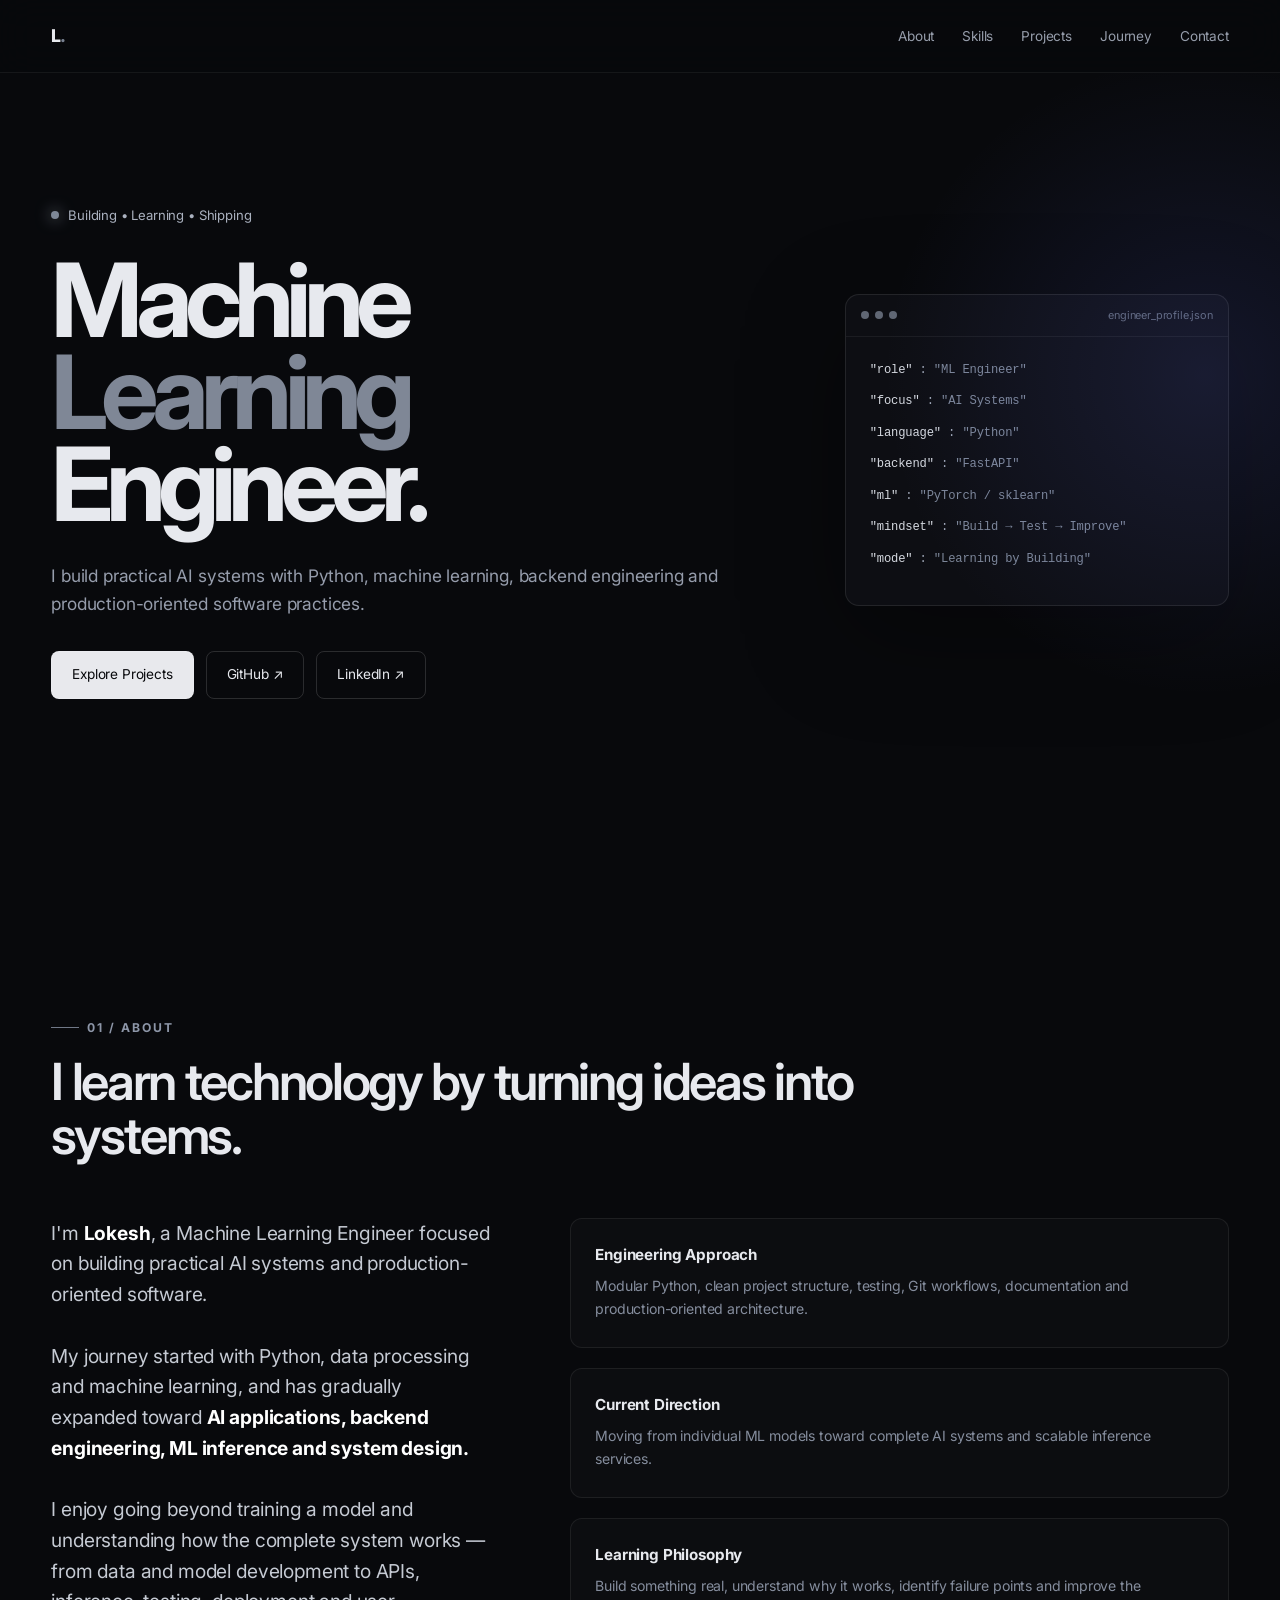
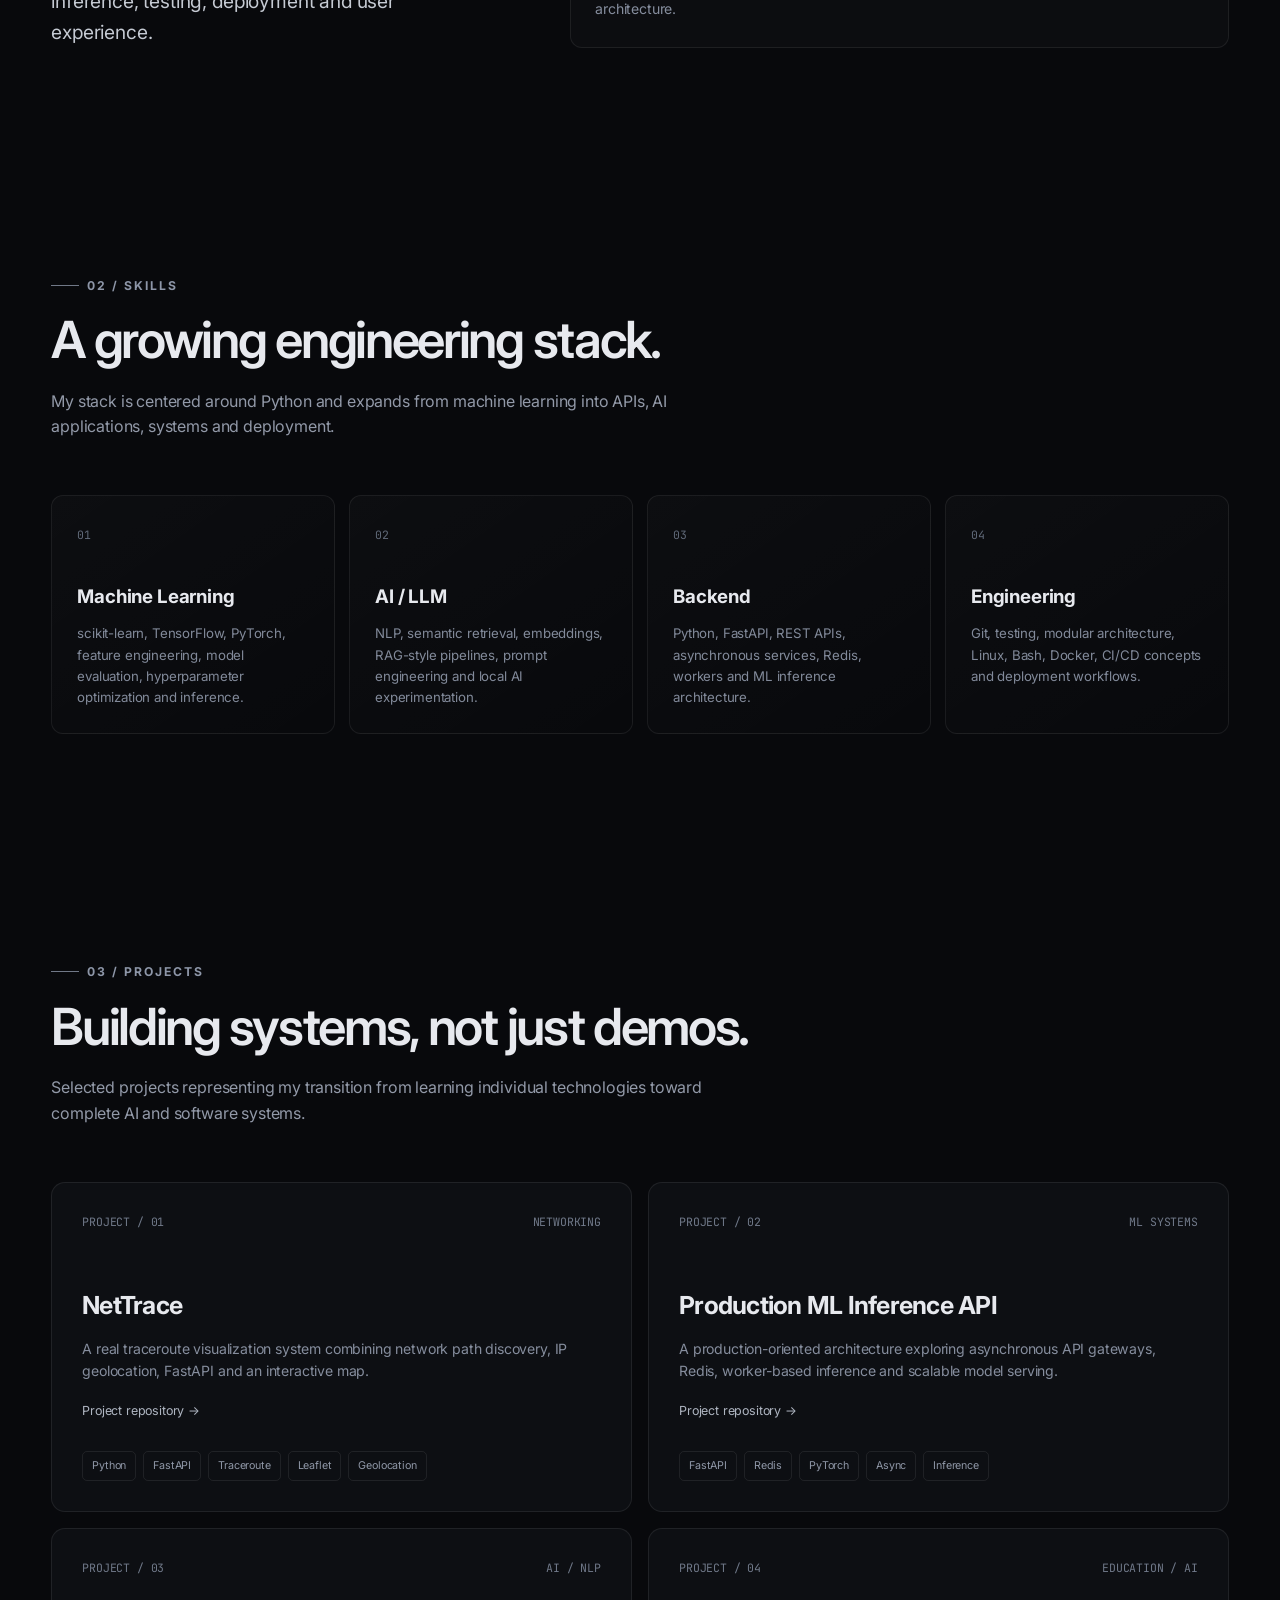
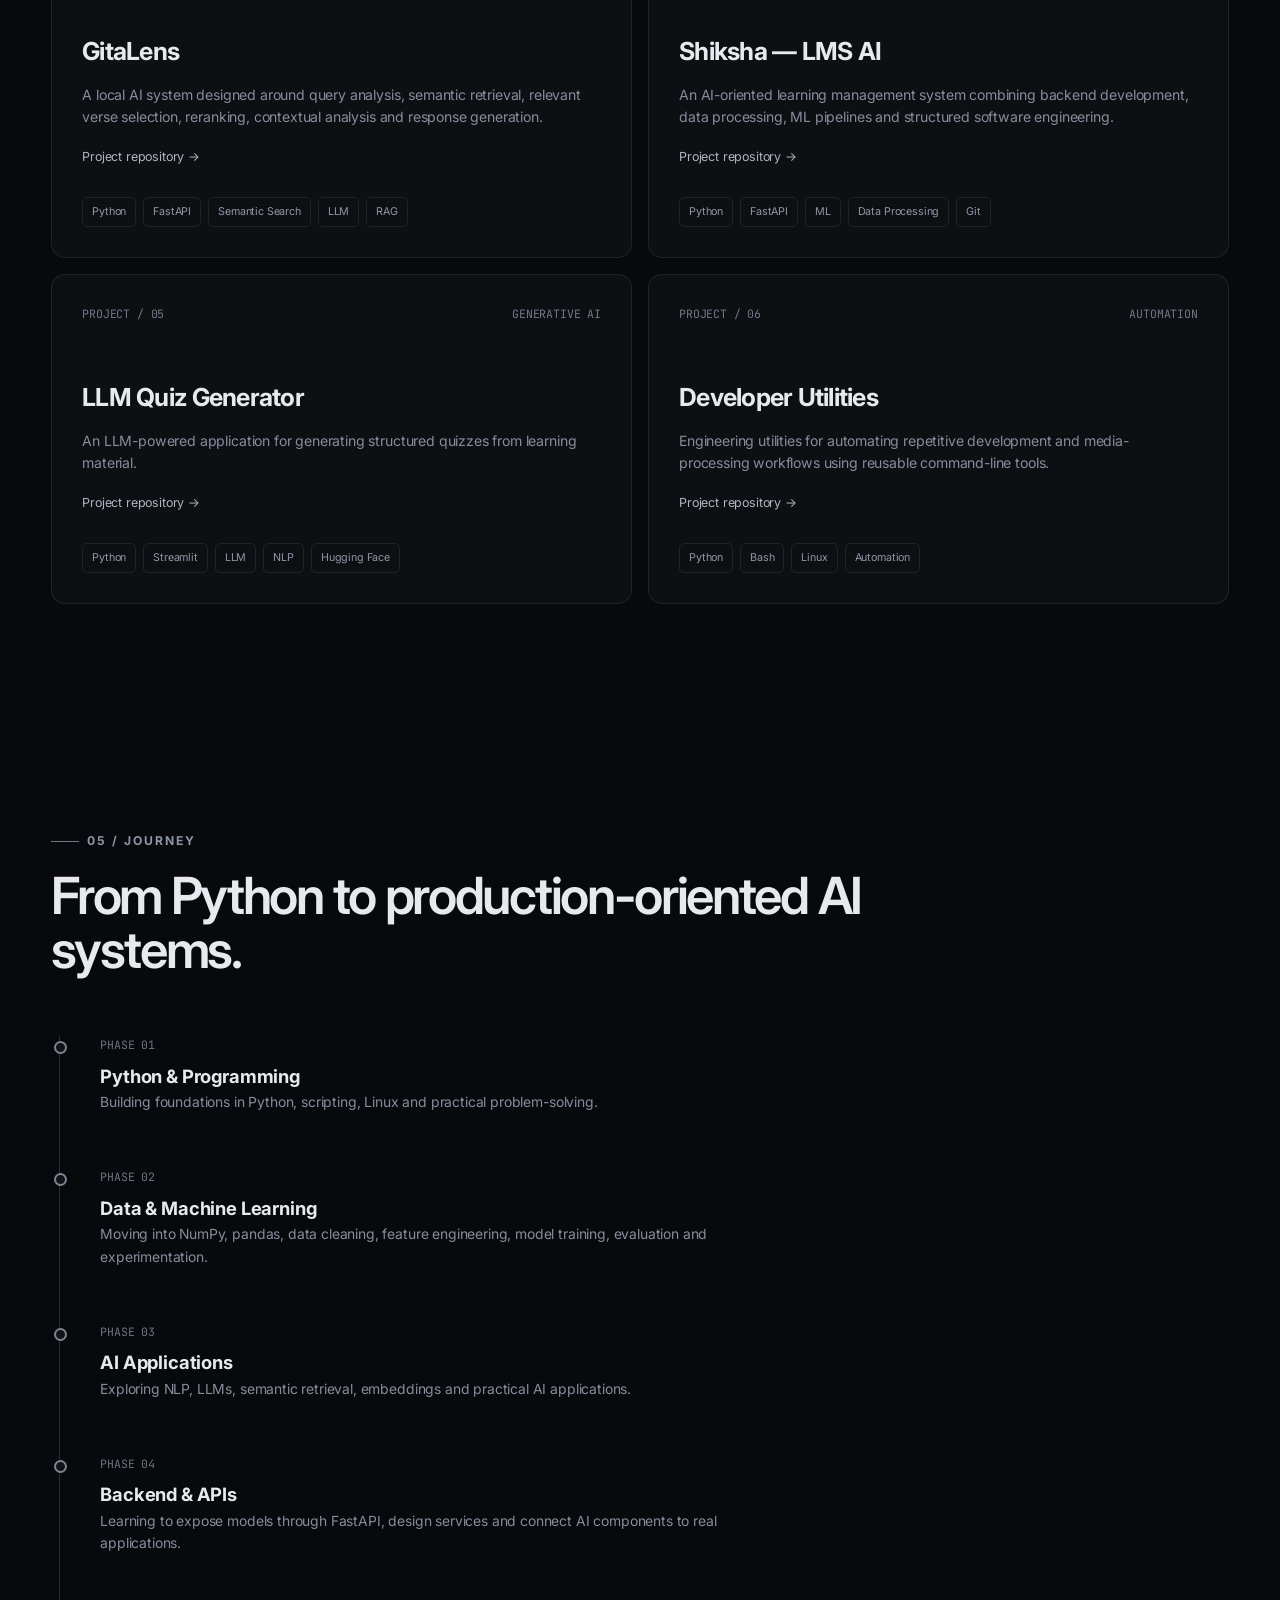
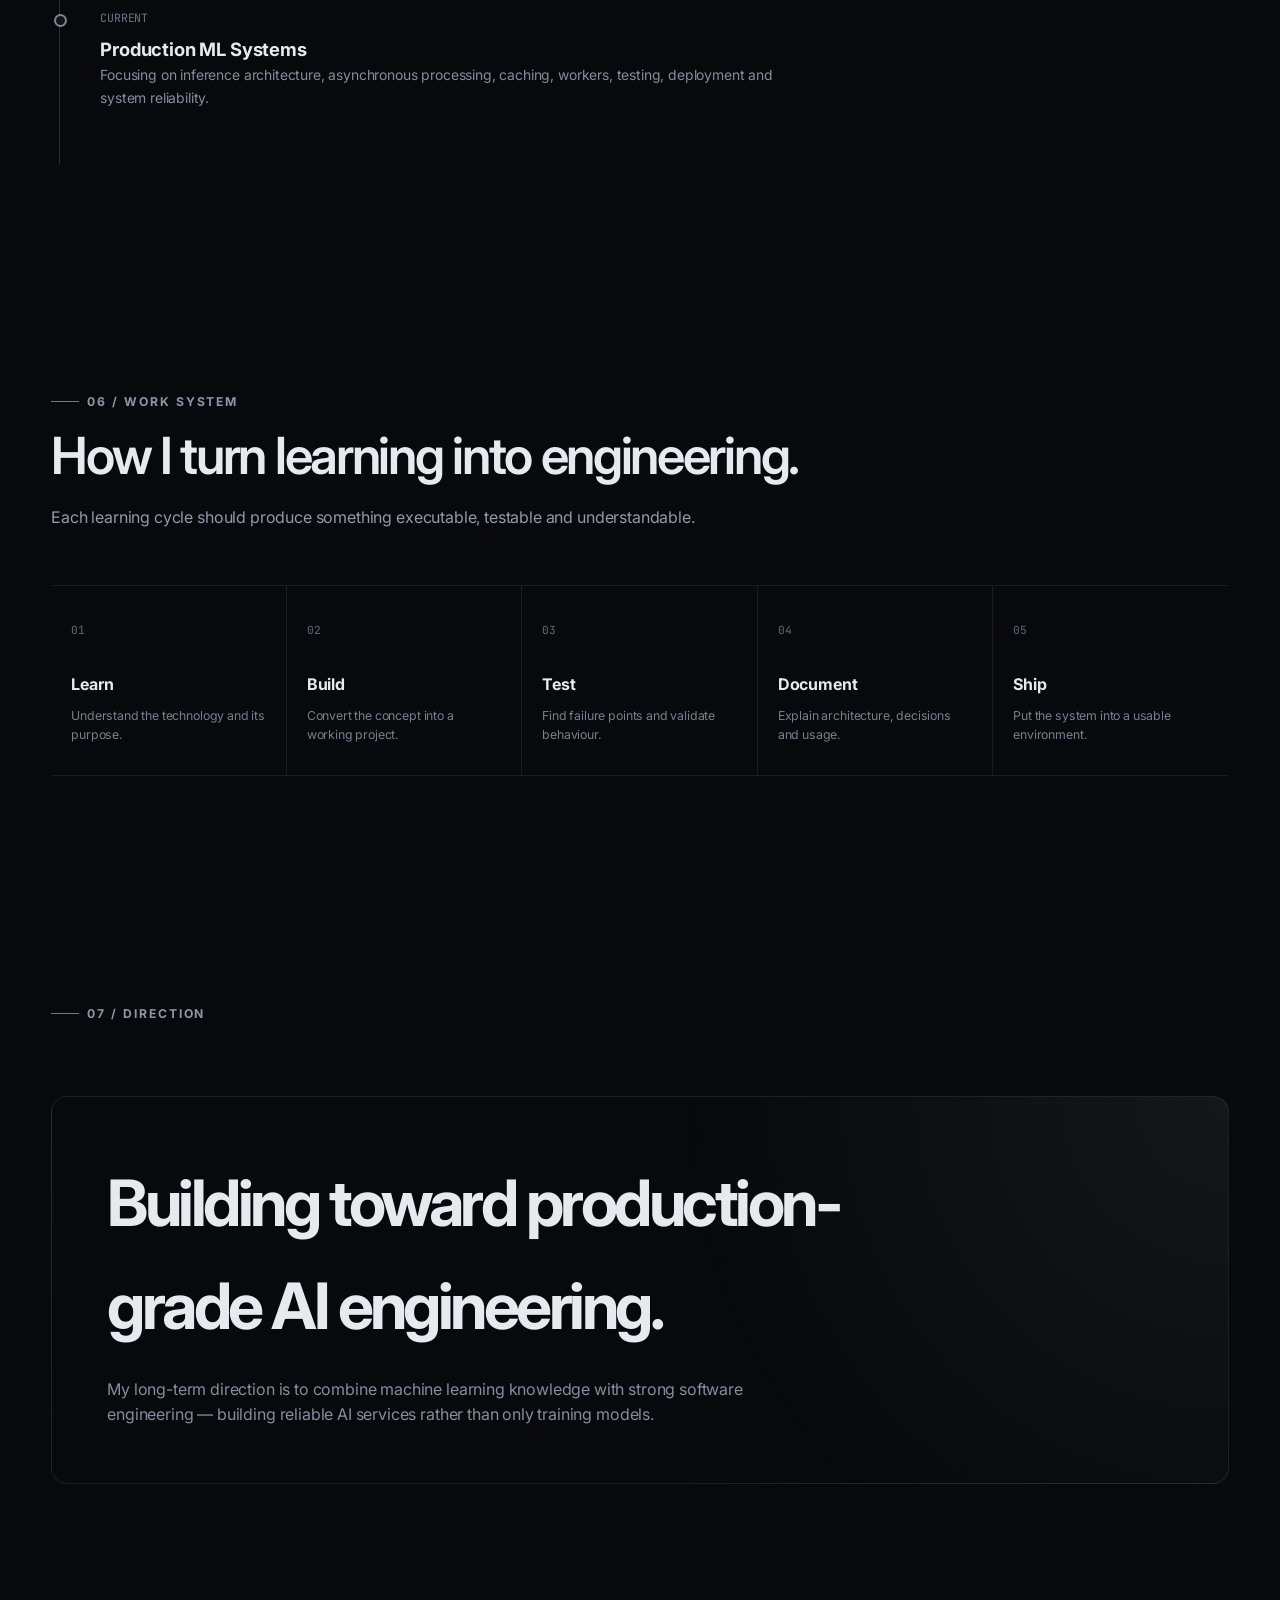
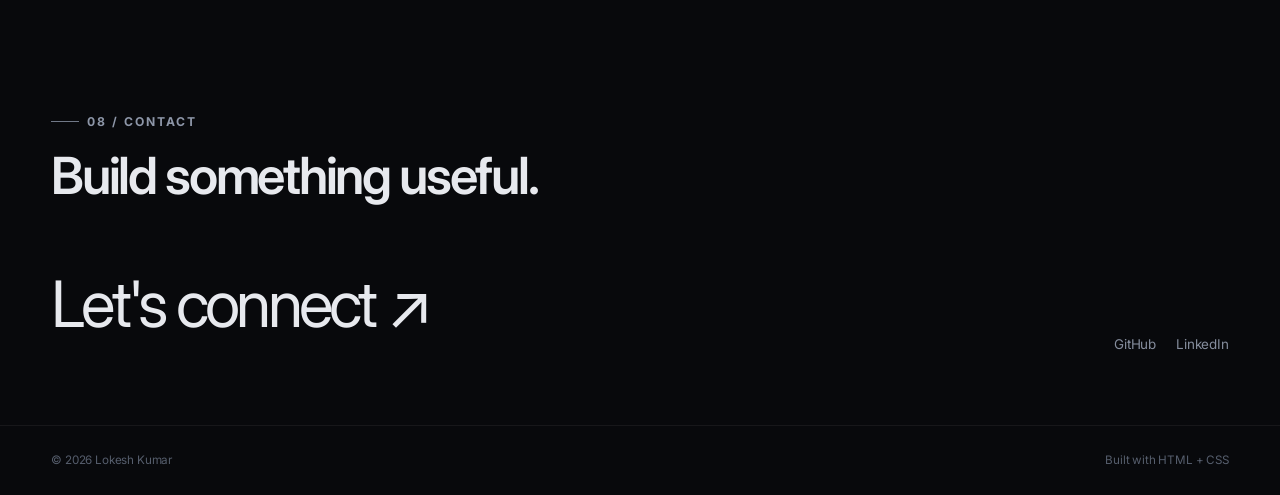
==== commit 4a649798: "Enhance font loading and update font styles Added preconnect links for Google Fonts and updated font" ====
--- a/index.html
+++ b/index.html
@@ -18,7 +18,10 @@
         name="author"
         content="Lokesh Kumar"
     >
-
+    <link rel="preconnect" href="https://fonts.googleapis.com">
+    <link rel="preconnect" href="https://fonts.gstatic.com" crossorigin>
+    <link href="https://fonts.googleapis.com/css2?family=Inter:wght@400;500;600;700;800&family=JetBrains+Mono:wght@400;500;600&family=Space+Grotesk:wght@500;600;700&display=swap" rel="stylesheet">
+    
     <title>Lokesh Kumar | Machine Learning Engineer</title>
 
 
@@ -40,17 +43,19 @@
 
         body {
             font-family:
-                Inter,
+                "Inter",
                 ui-sans-serif,
                 system-ui,
                 -apple-system,
                 BlinkMacSystemFont,
                 "Segoe UI",
                 sans-serif;
-
+        
             background: #08090c;
             color: #e7e9ee;
             line-height: 1.6;
+            letter-spacing: -0.01em;
+            font-weight: 400;
         }
 
         a {
@@ -103,11 +108,10 @@
         .section-title {
             font-size: clamp(2rem, 4vw, 3.5rem);
             line-height: 1.05;
-
             letter-spacing: -0.045em;
-
             max-width: 850px;
             margin-bottom: 22px;
+            font-weight: 600;
         }
 
         .section-description {
@@ -491,7 +495,11 @@
 
             font-size: 0.72rem;
 
-            font-family: monospace;
+            font-family:
+                "JetBrains Mono",
+                "SFMono-Regular",
+                Consolas,
+                monospace;
         }
 
         .skill-card h3 {
@@ -552,7 +560,11 @@
             color: #707989;
 
             font-size: 0.72rem;
-            font-family: monospace;
+            font-family:
+                "JetBrains Mono",
+                "SFMono-Regular",
+                Consolas,
+                monospace;
         }
 
         .project h3 {
@@ -661,7 +673,11 @@
 
             font-size: 0.72rem;
 
-            font-family: monospace;
+            font-family:
+                "JetBrains Mono",
+                "SFMono-Regular",
+                Consolas,
+                monospace;
 
             margin-bottom: 7px;
         }
@@ -710,7 +726,11 @@
         }
 
         .system-step span {
-            font-family: monospace;
+            font-family:
+                "JetBrains Mono",
+                "SFMono-Regular",
+                Consolas,
+                monospace;
 
             font-size: 0.7rem;
 
@@ -914,7 +934,11 @@
                     repeat(2, 1fr);
             }
 
-            .system-step:nth-child(2) {
+            .system-step:nthfont-family:
+        "JetBrains Mono",
+        "SFMono-Regular",
+        Consolas,
+        monospace;-child(2) {
                 border-right: none;
             }
         }
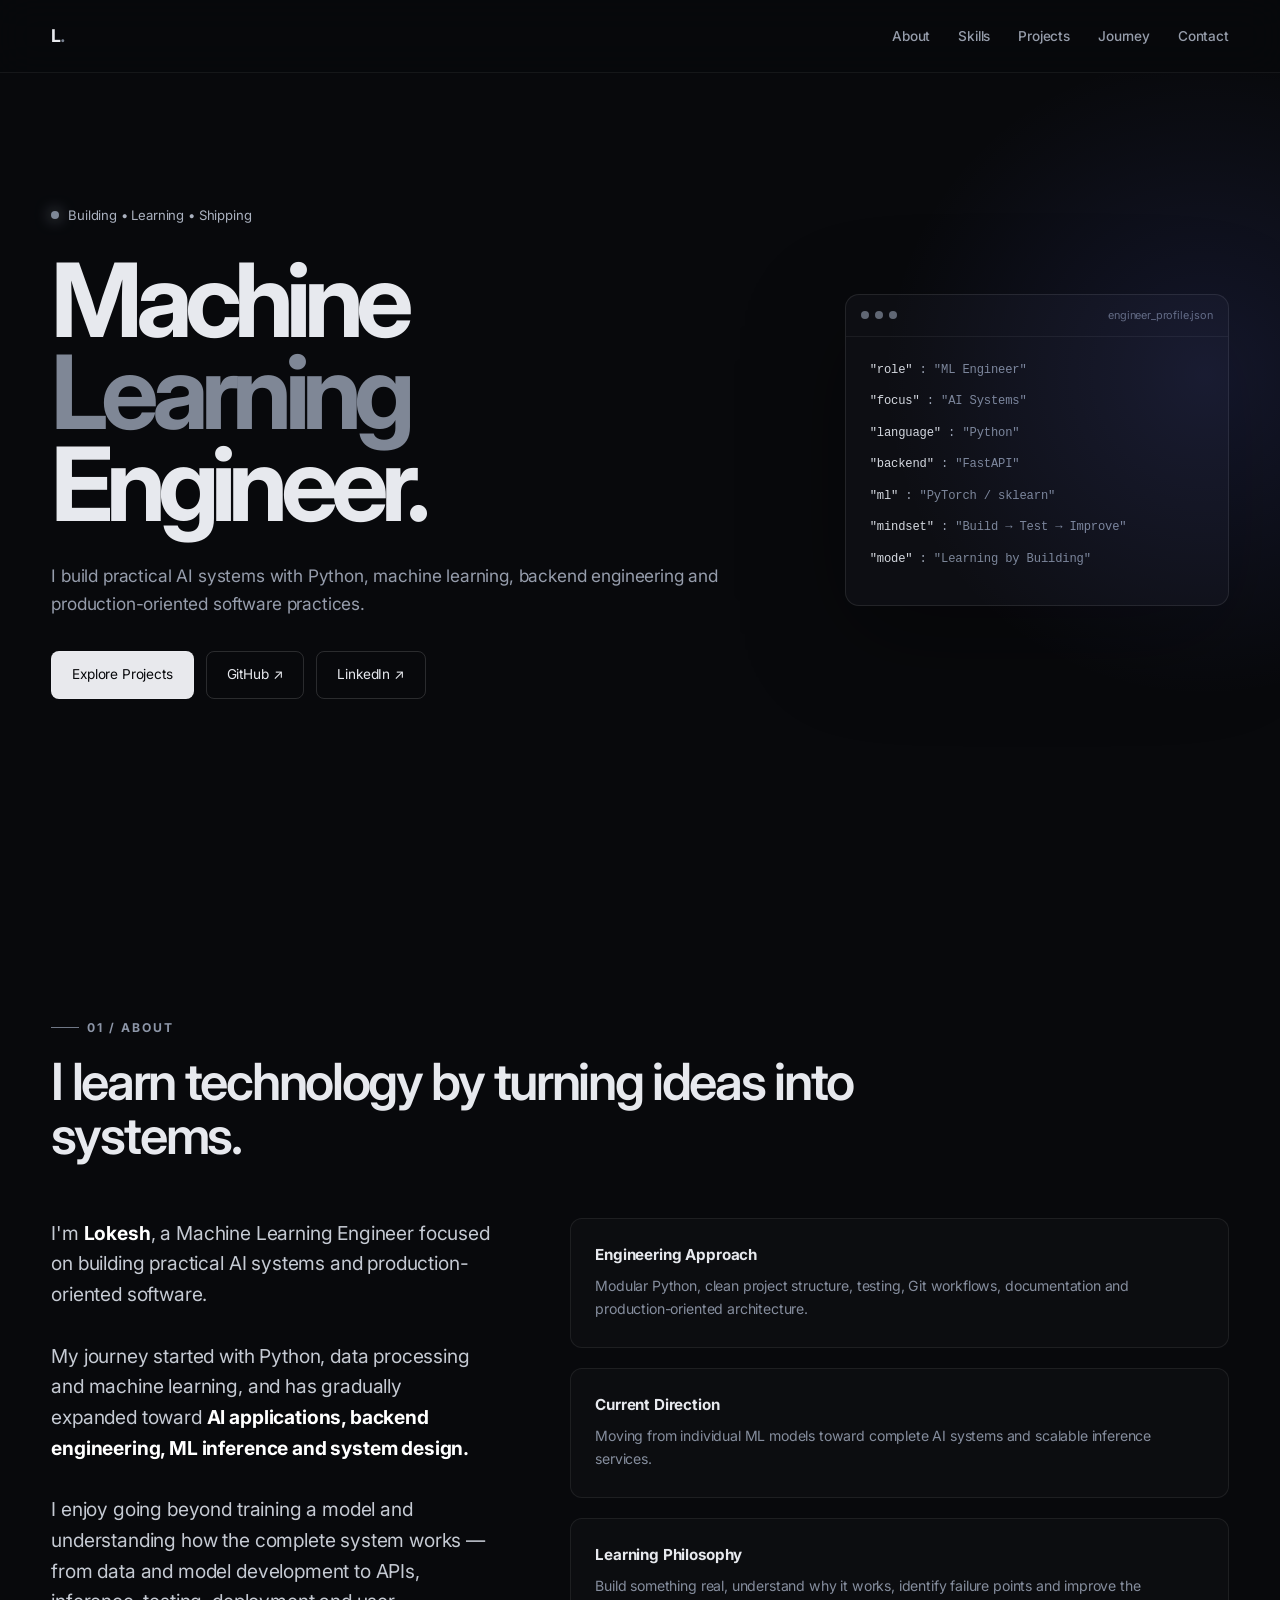
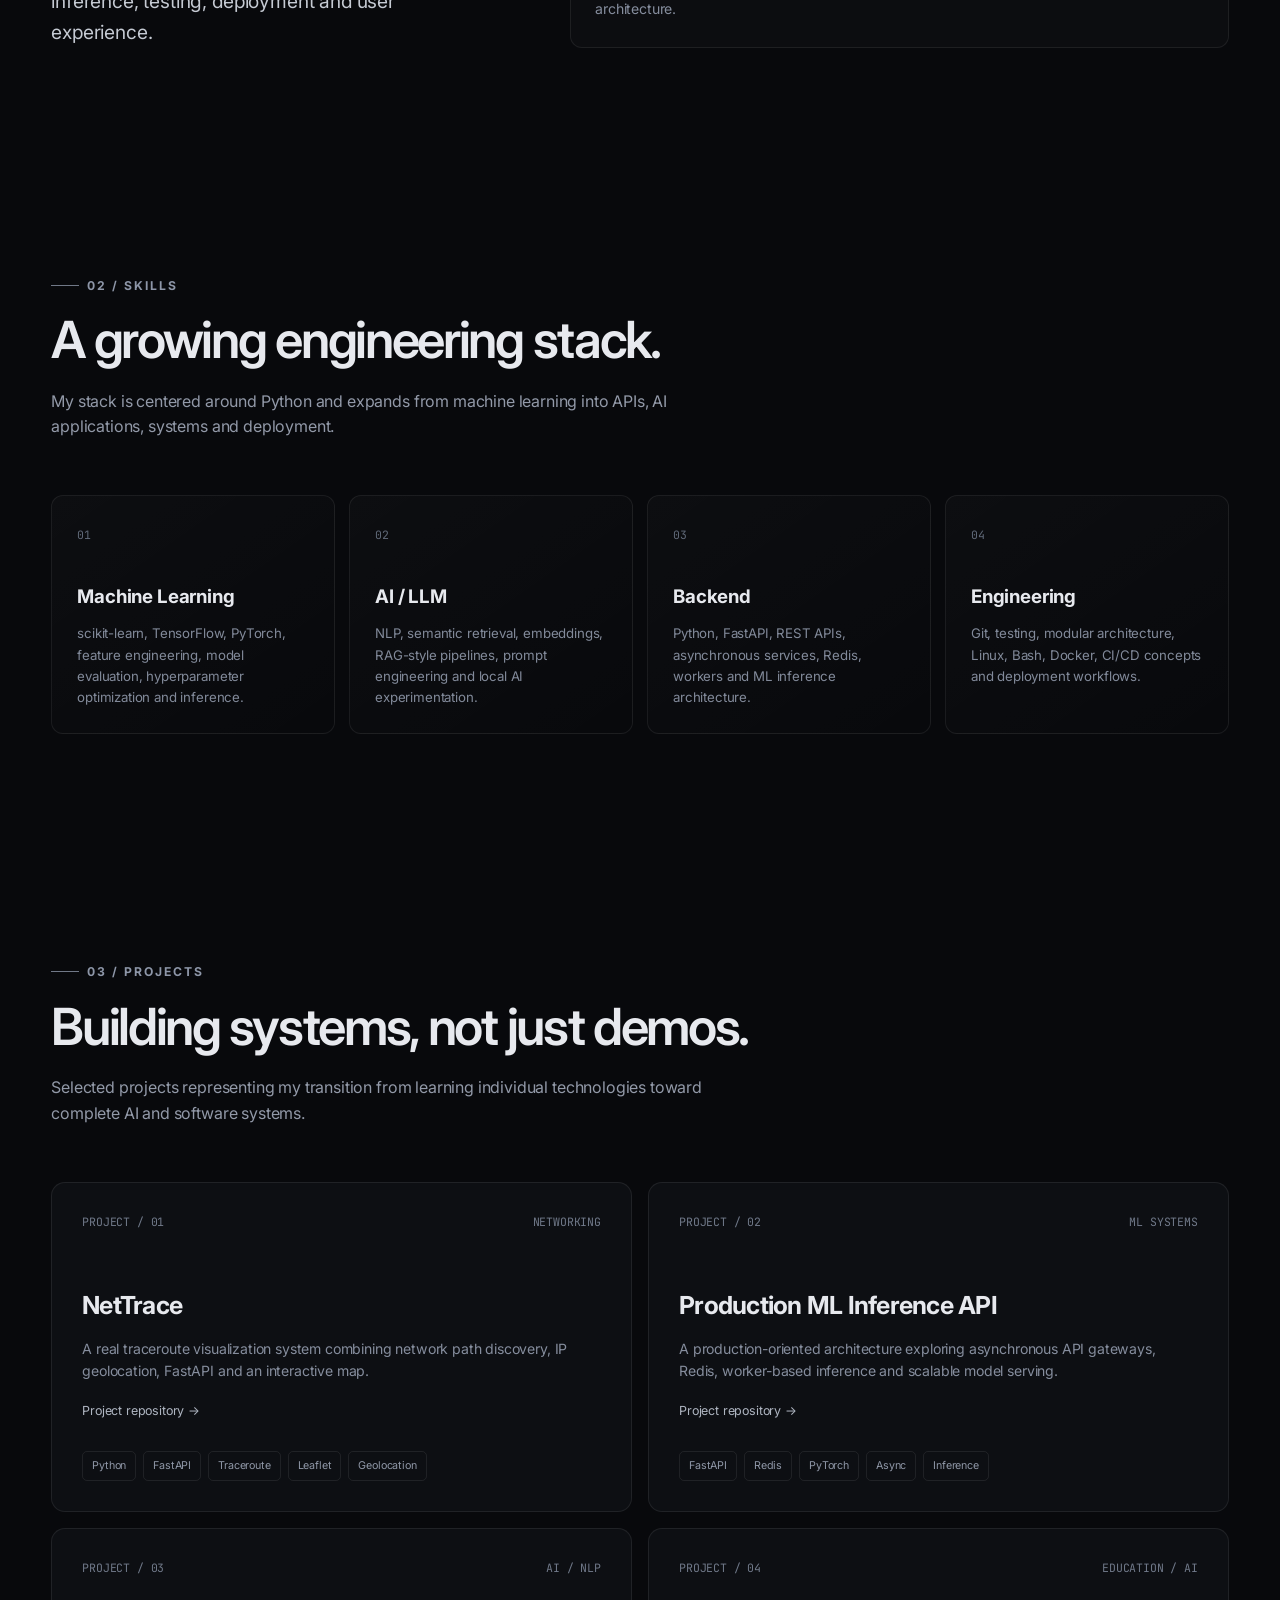
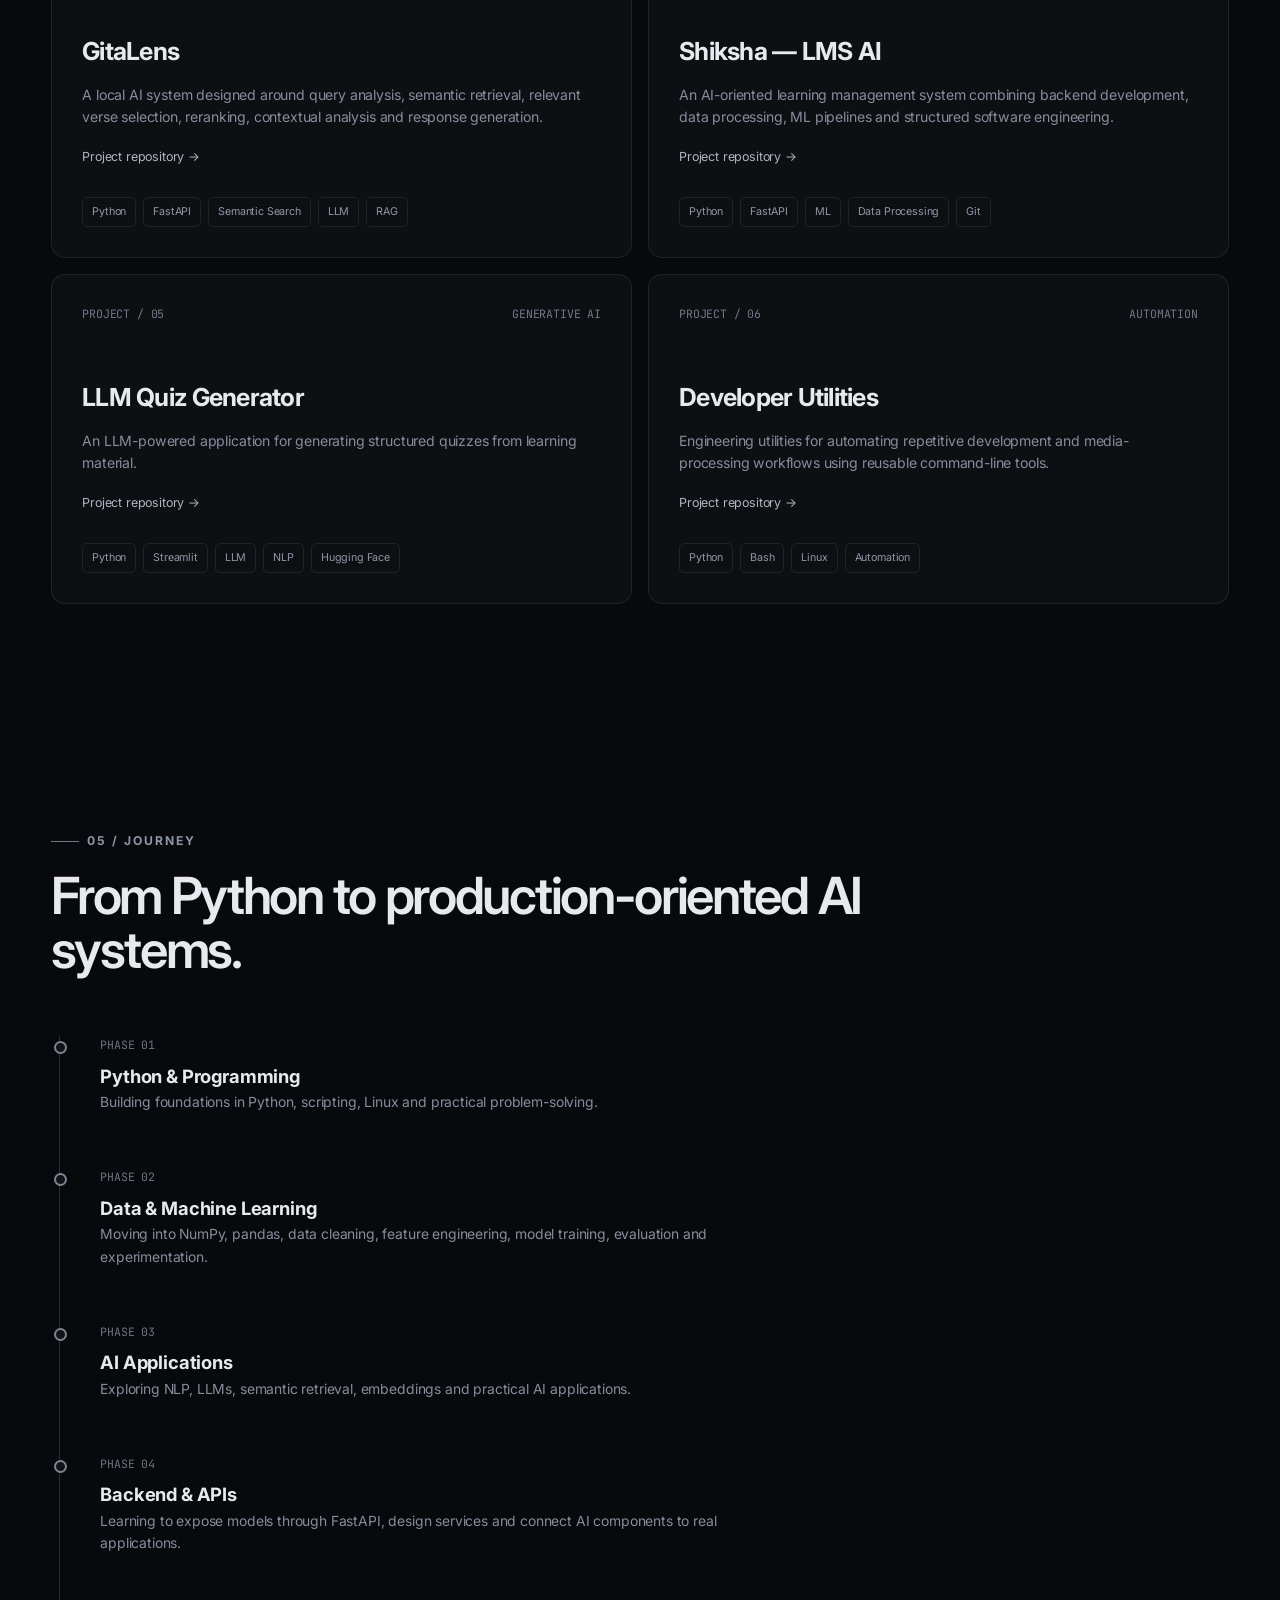
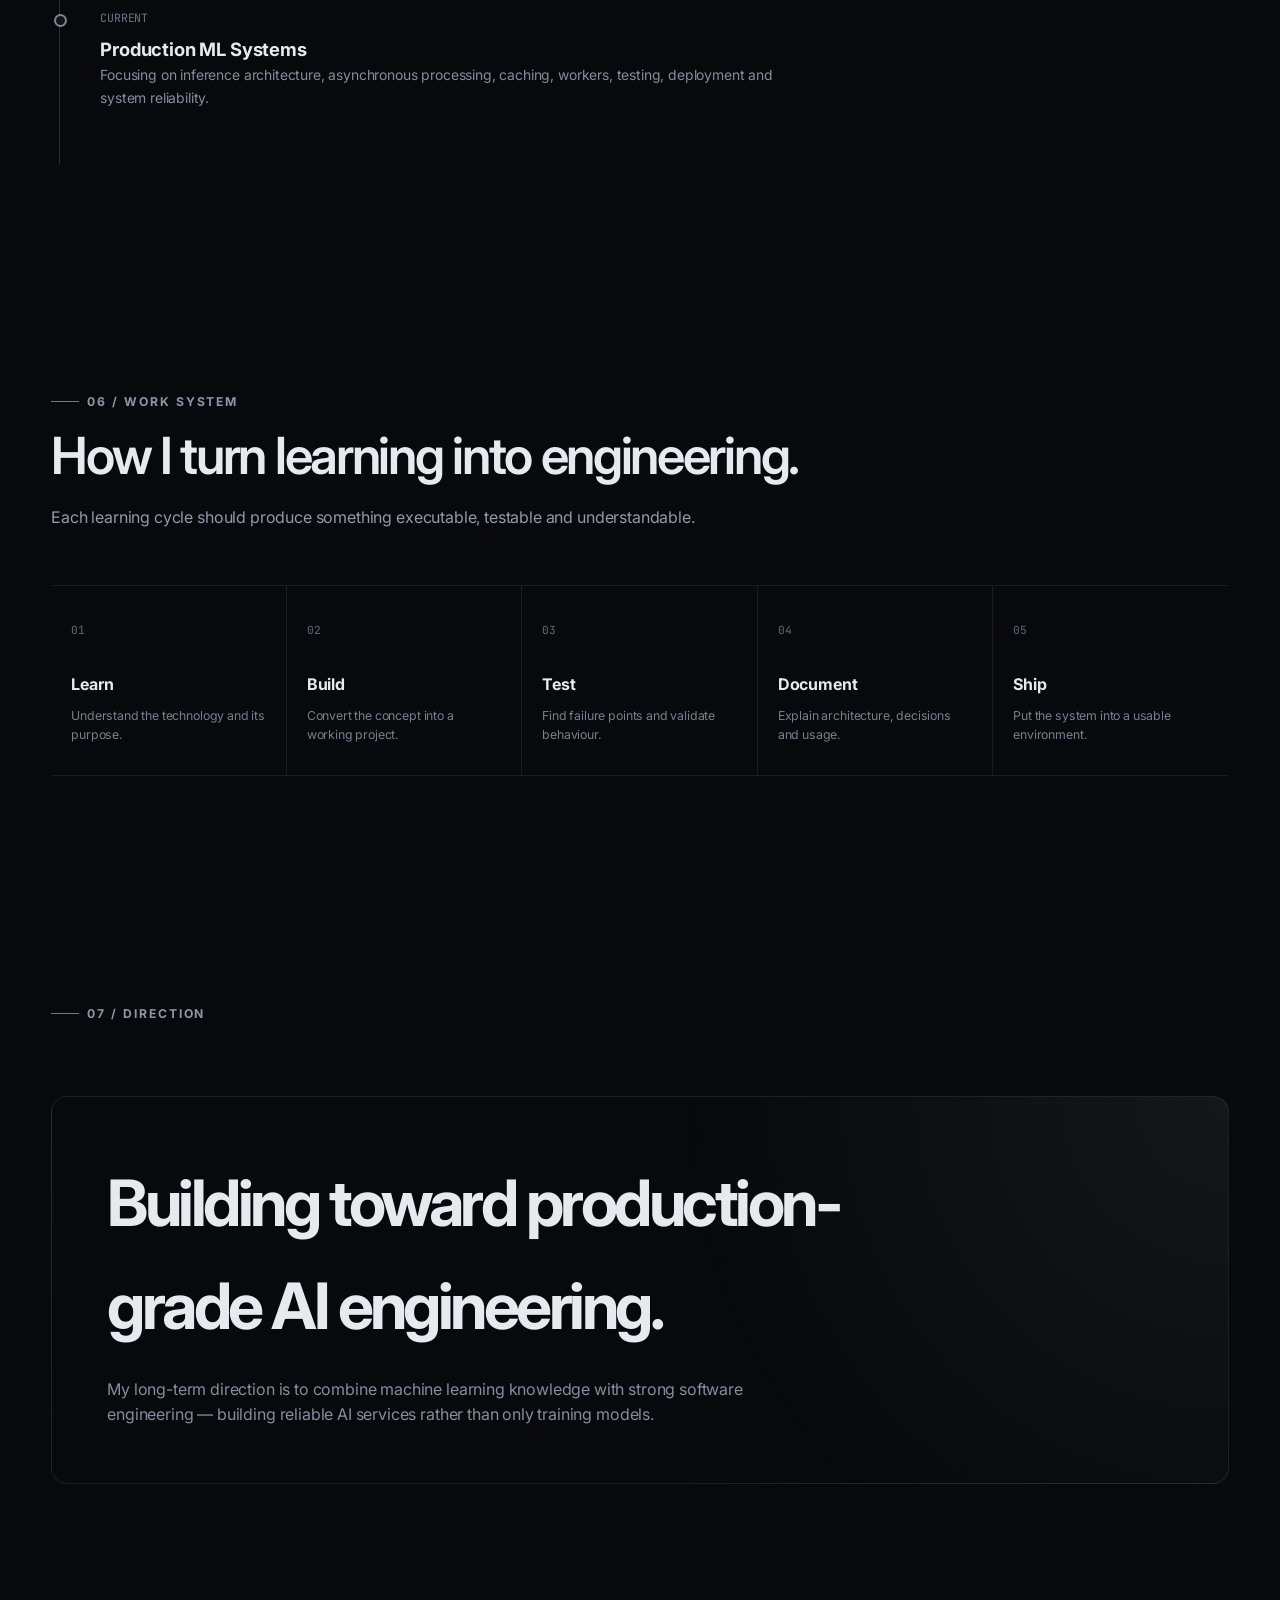
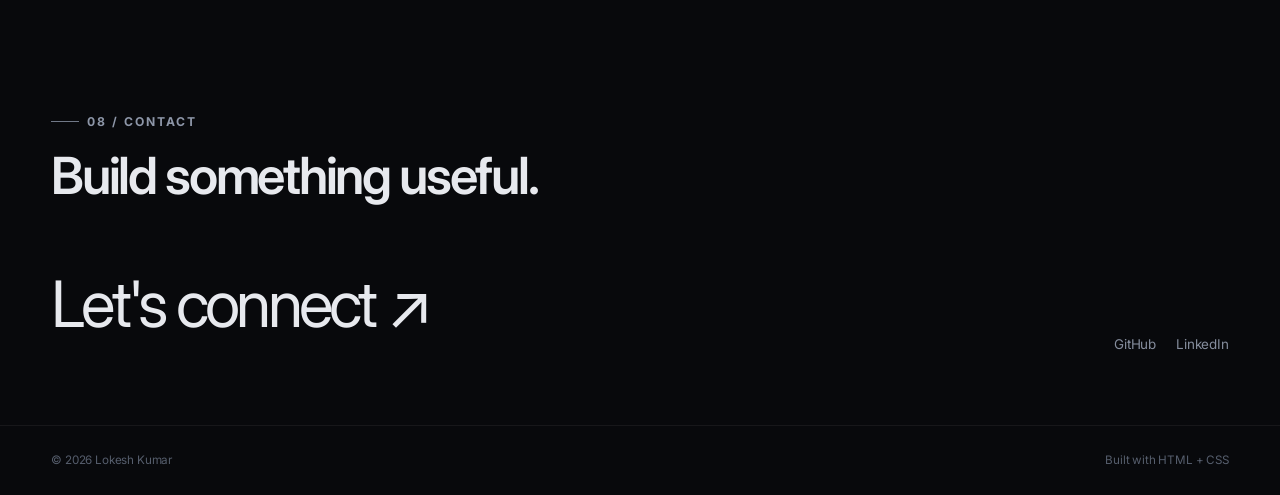
==== commit 2e7f5e8a: "Adjust font weights and letter spacing in styles" ====
--- a/index.html
+++ b/index.html
@@ -152,10 +152,9 @@
         }
 
         .logo {
-            font-weight: 800;
+            font-weight: 700;
             font-size: 1.1rem;
-
-            letter-spacing: -0.05em;
+            letter-spacing: -0.06em;
         }
 
         .logo span {
@@ -174,6 +173,7 @@
             font-size: 0.85rem;
 
             transition: 0.2s ease;
+            font-weight: 500;
         }
 
         .nav-links a:hover {
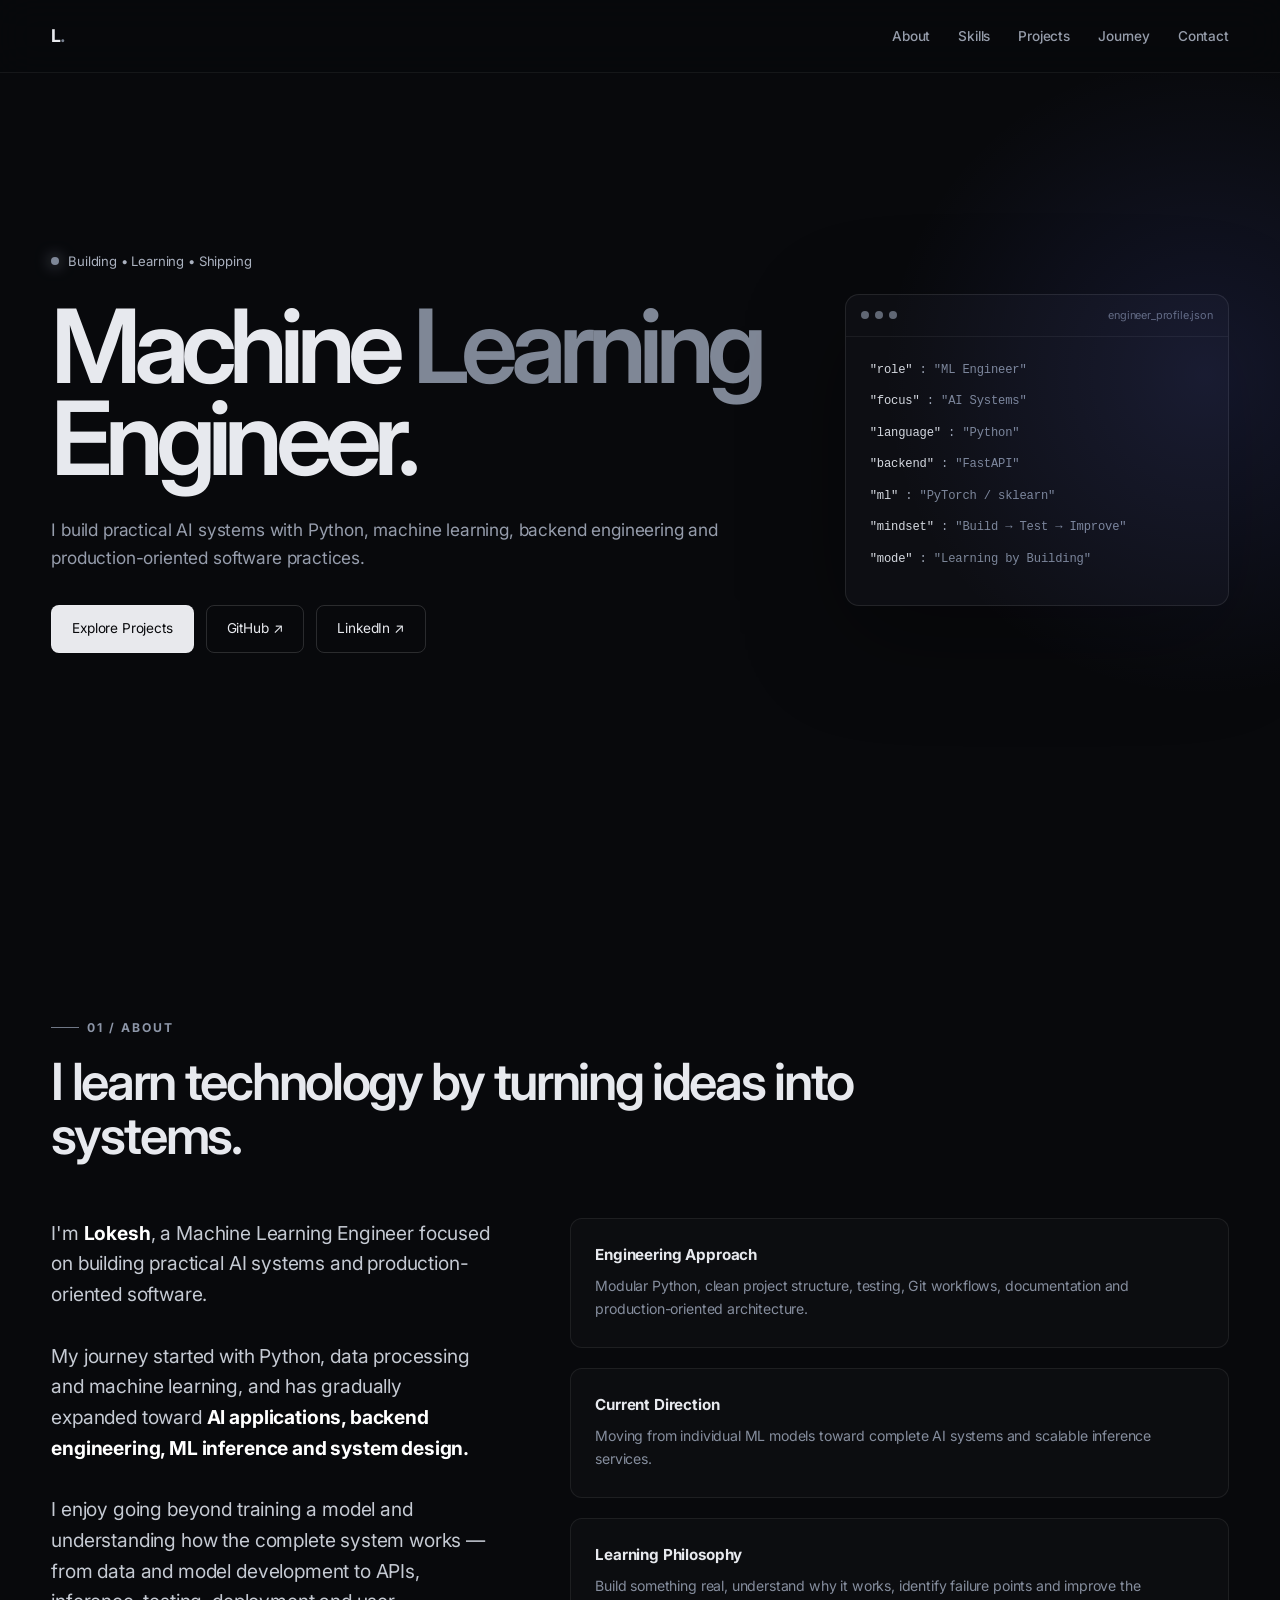
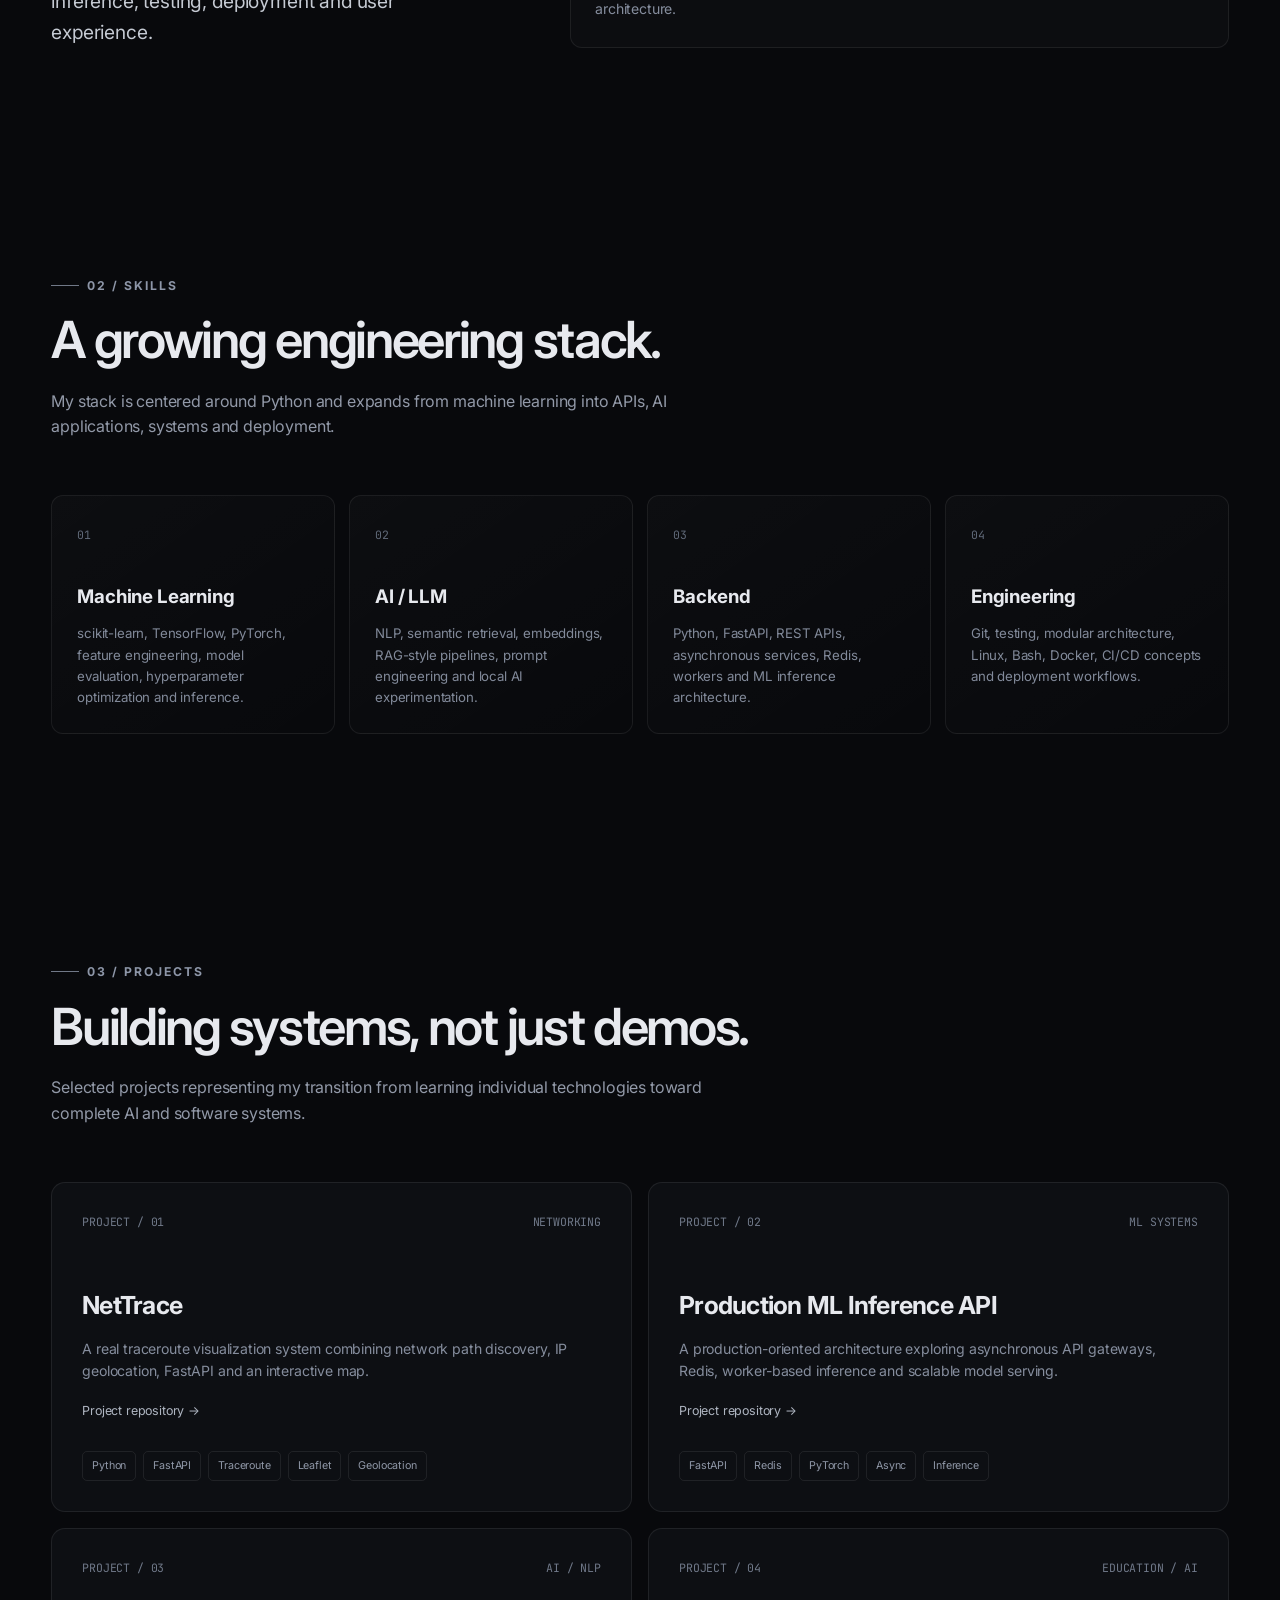
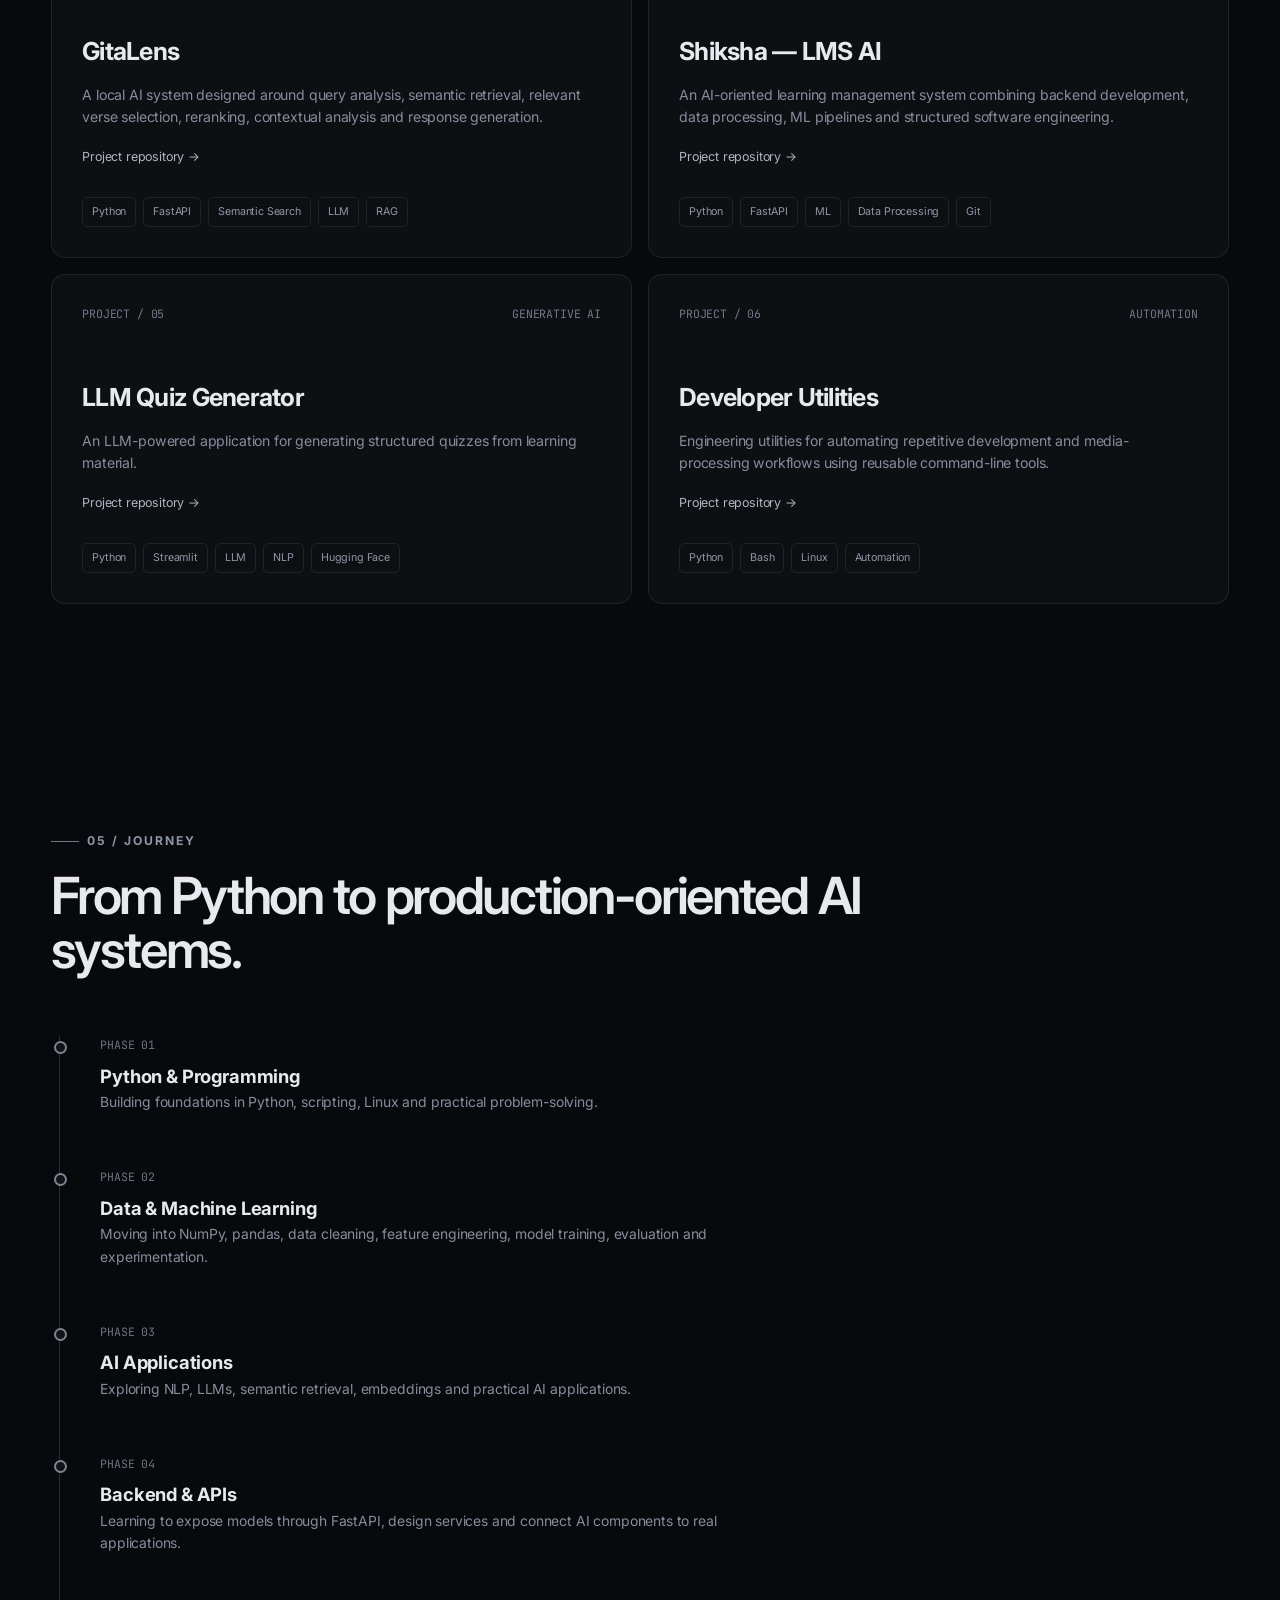
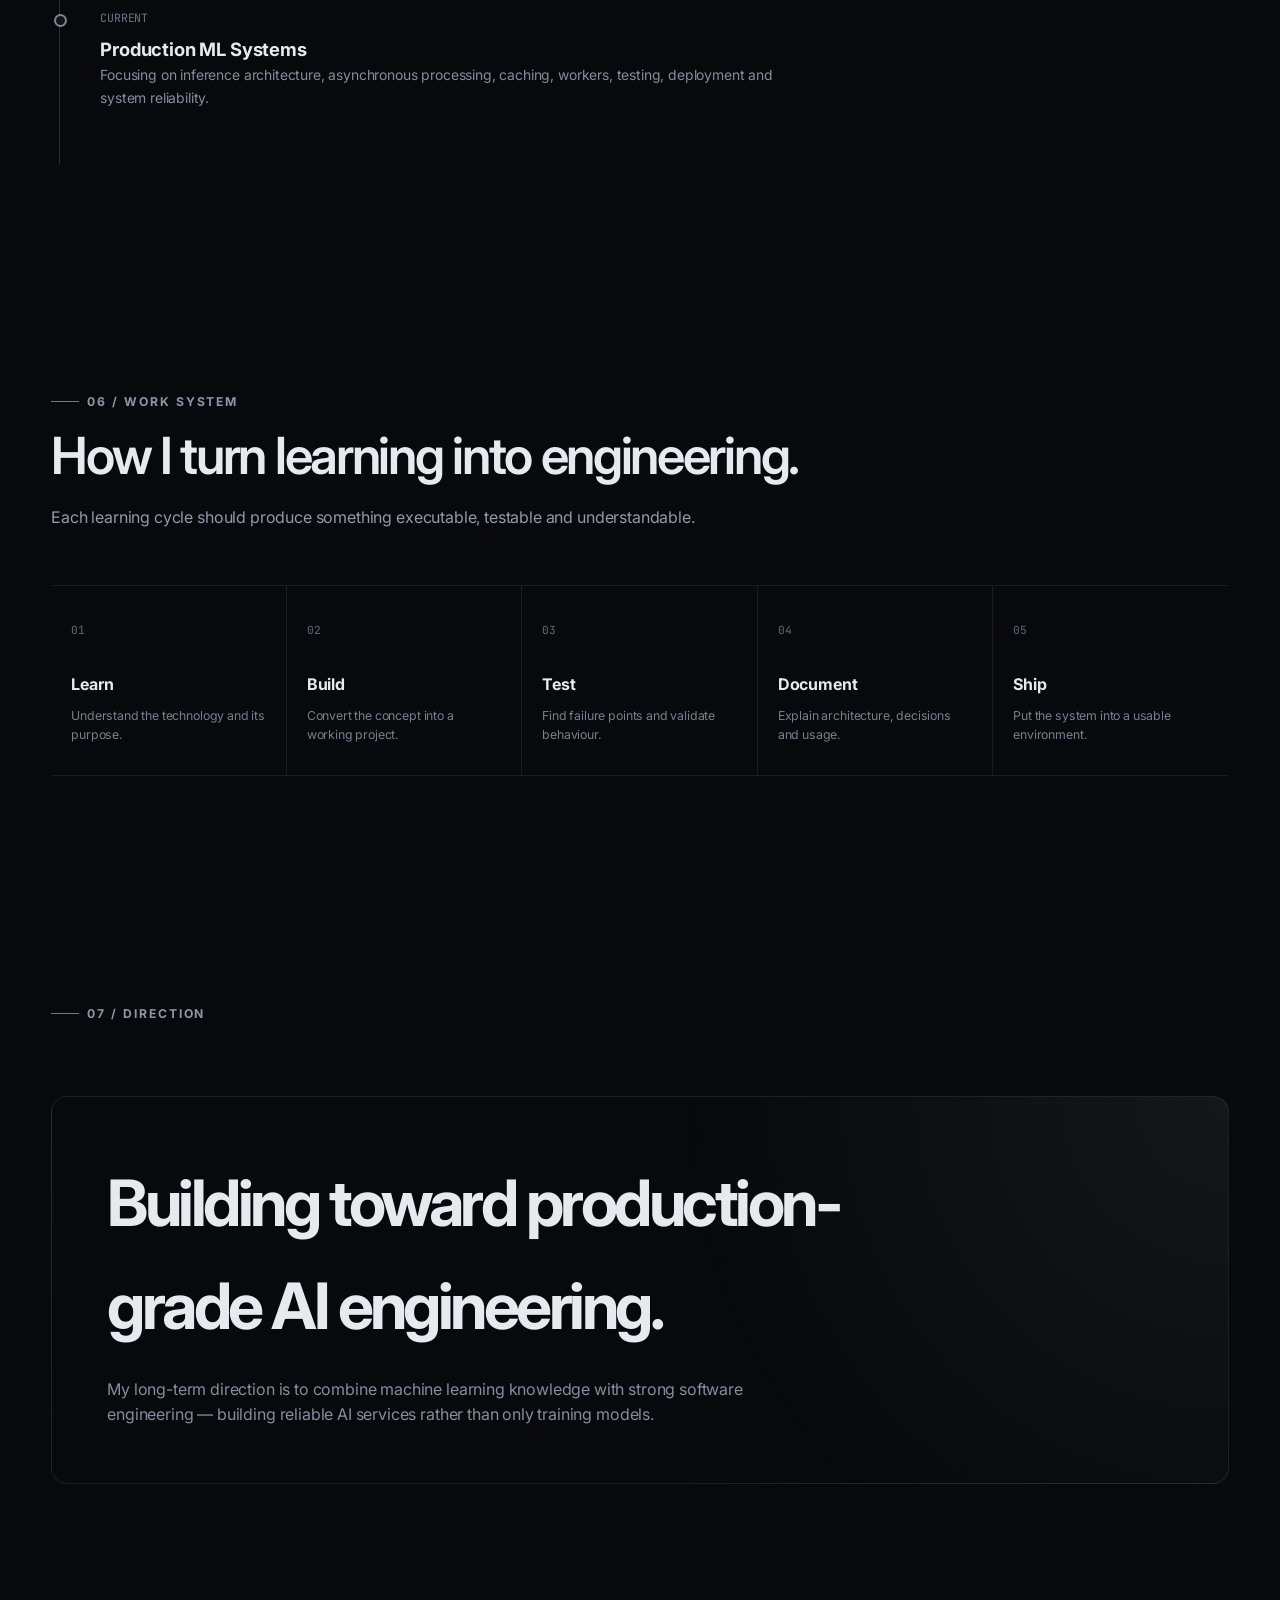
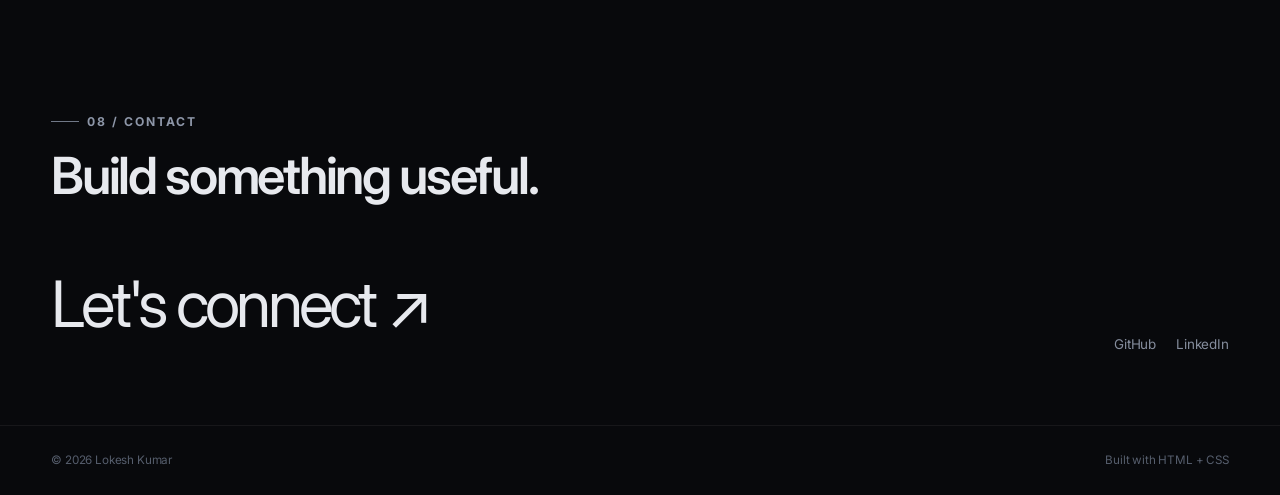
==== commit b699c199: "Add font-weight to hero section styling" ====
--- a/index.html
+++ b/index.html
@@ -262,6 +262,7 @@
             letter-spacing: -0.075em;
 
             max-width: 900px;
+            font-weight: 600;
         }
 
         .hero h1 span {
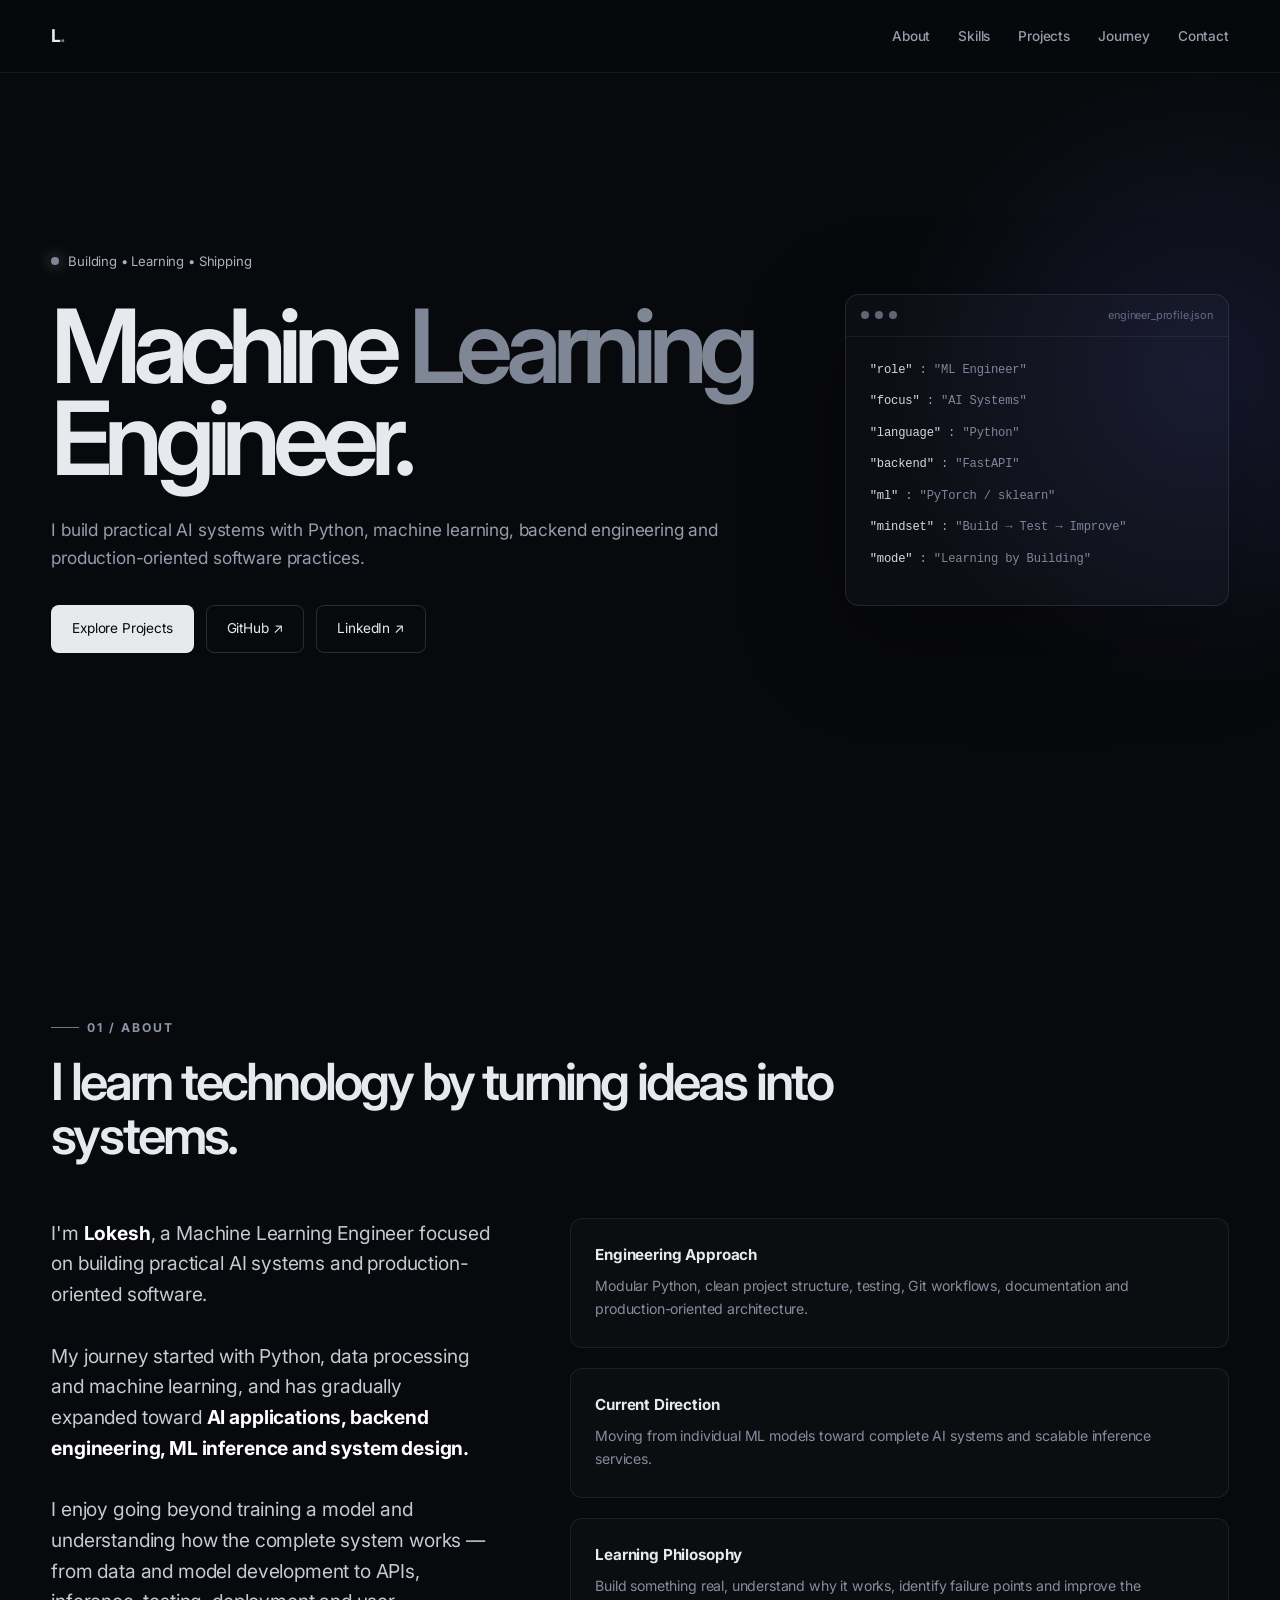
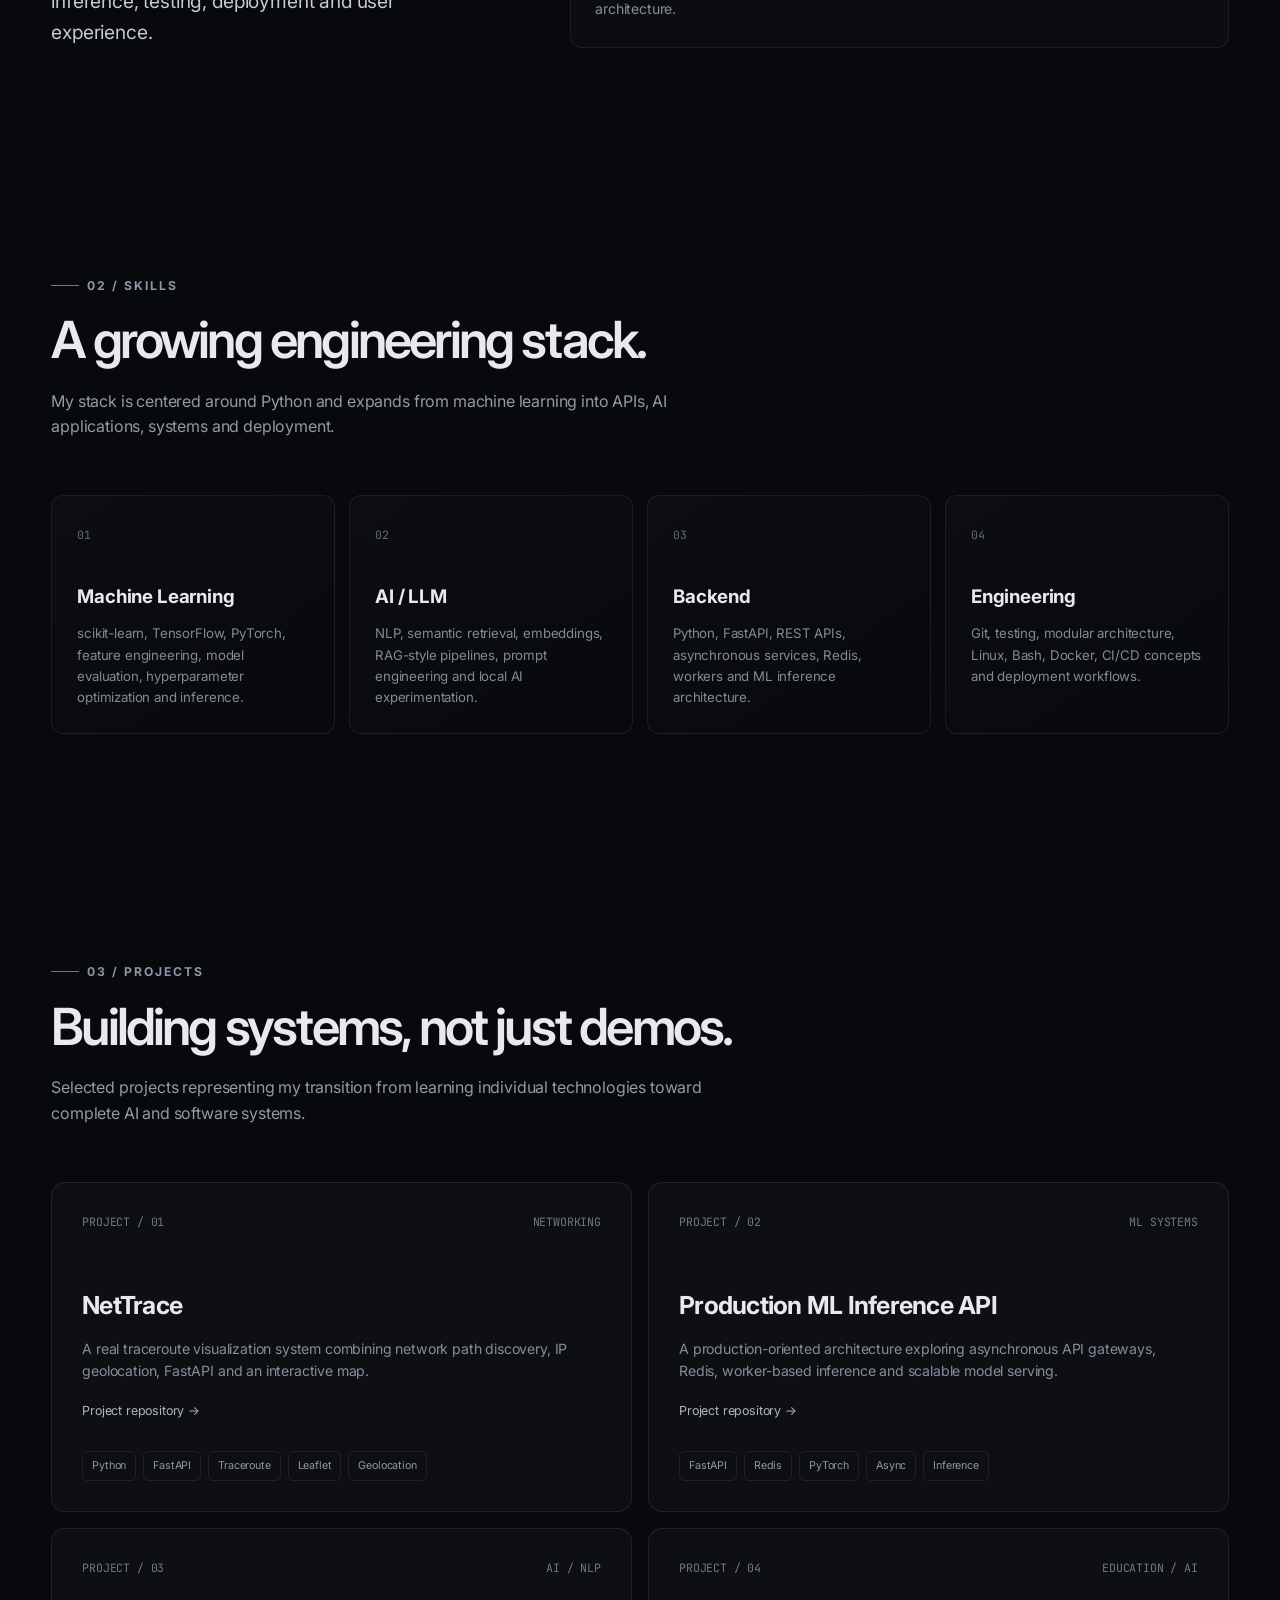
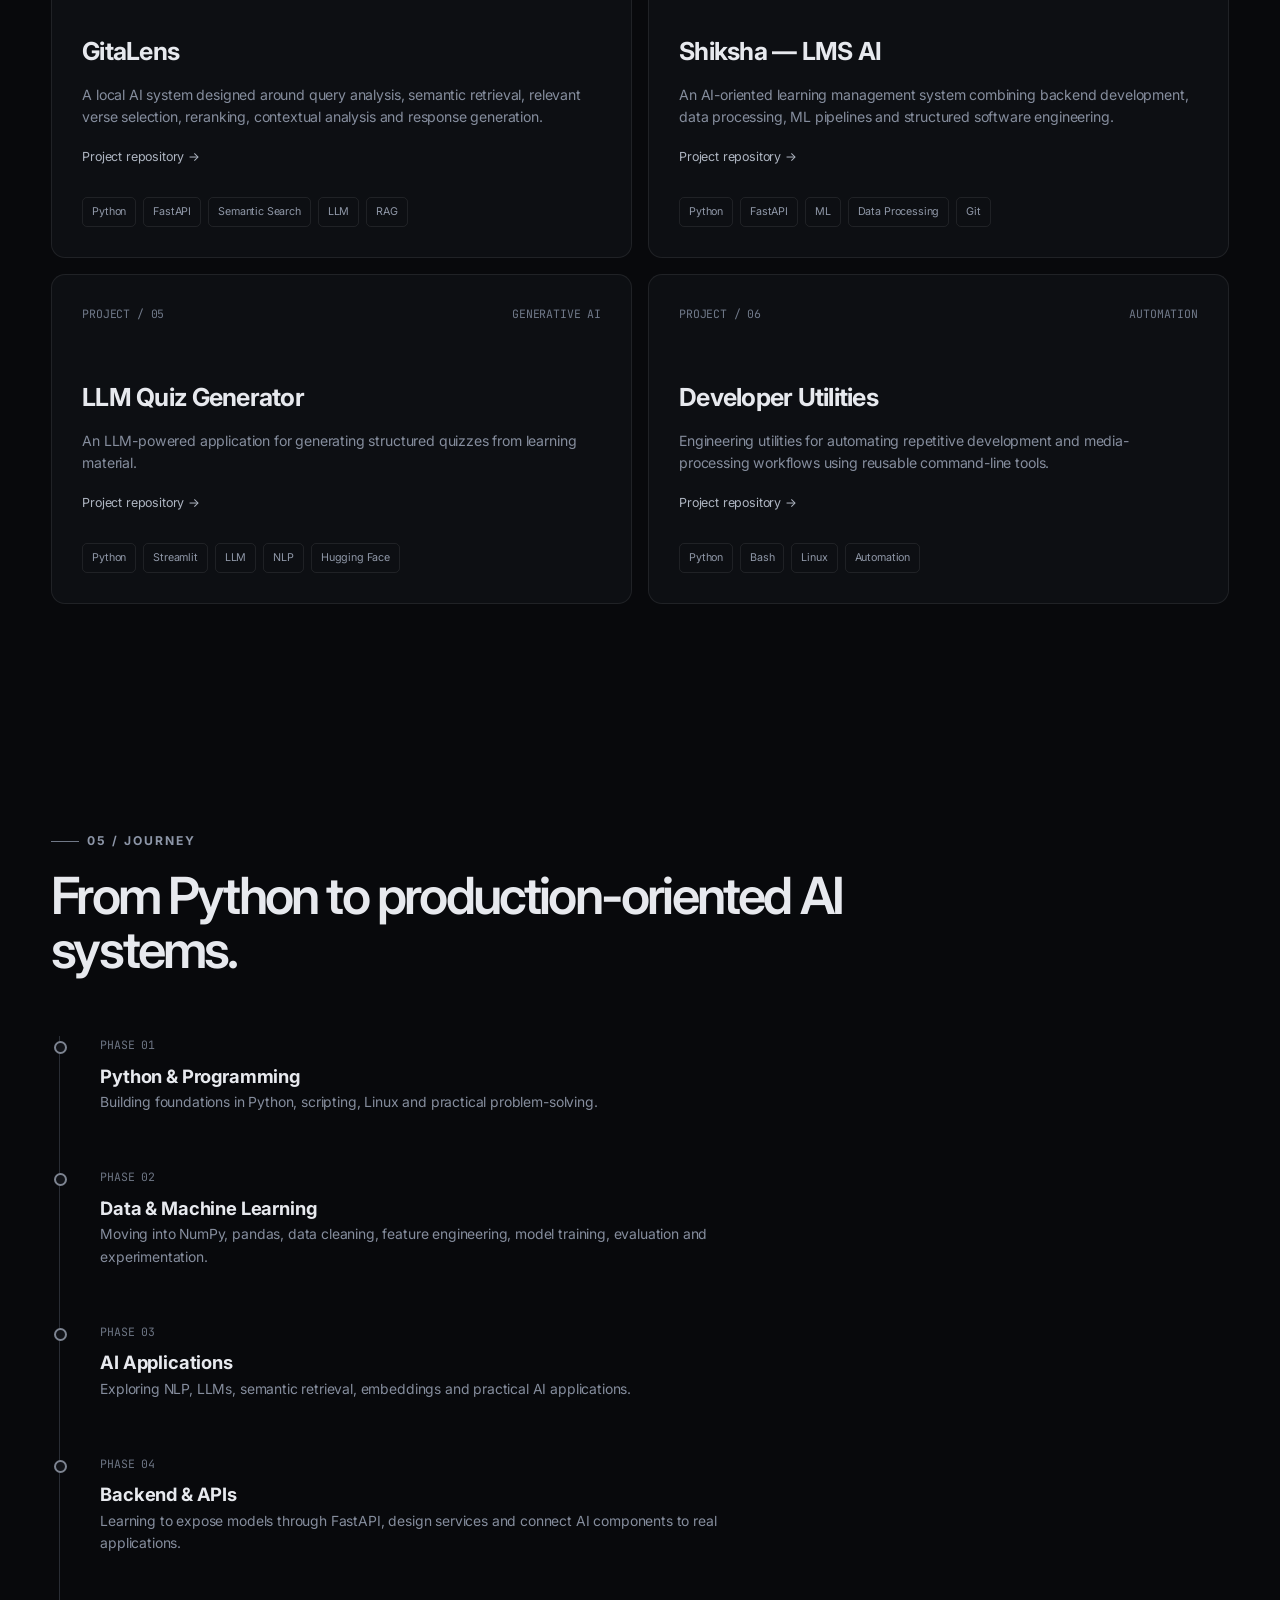
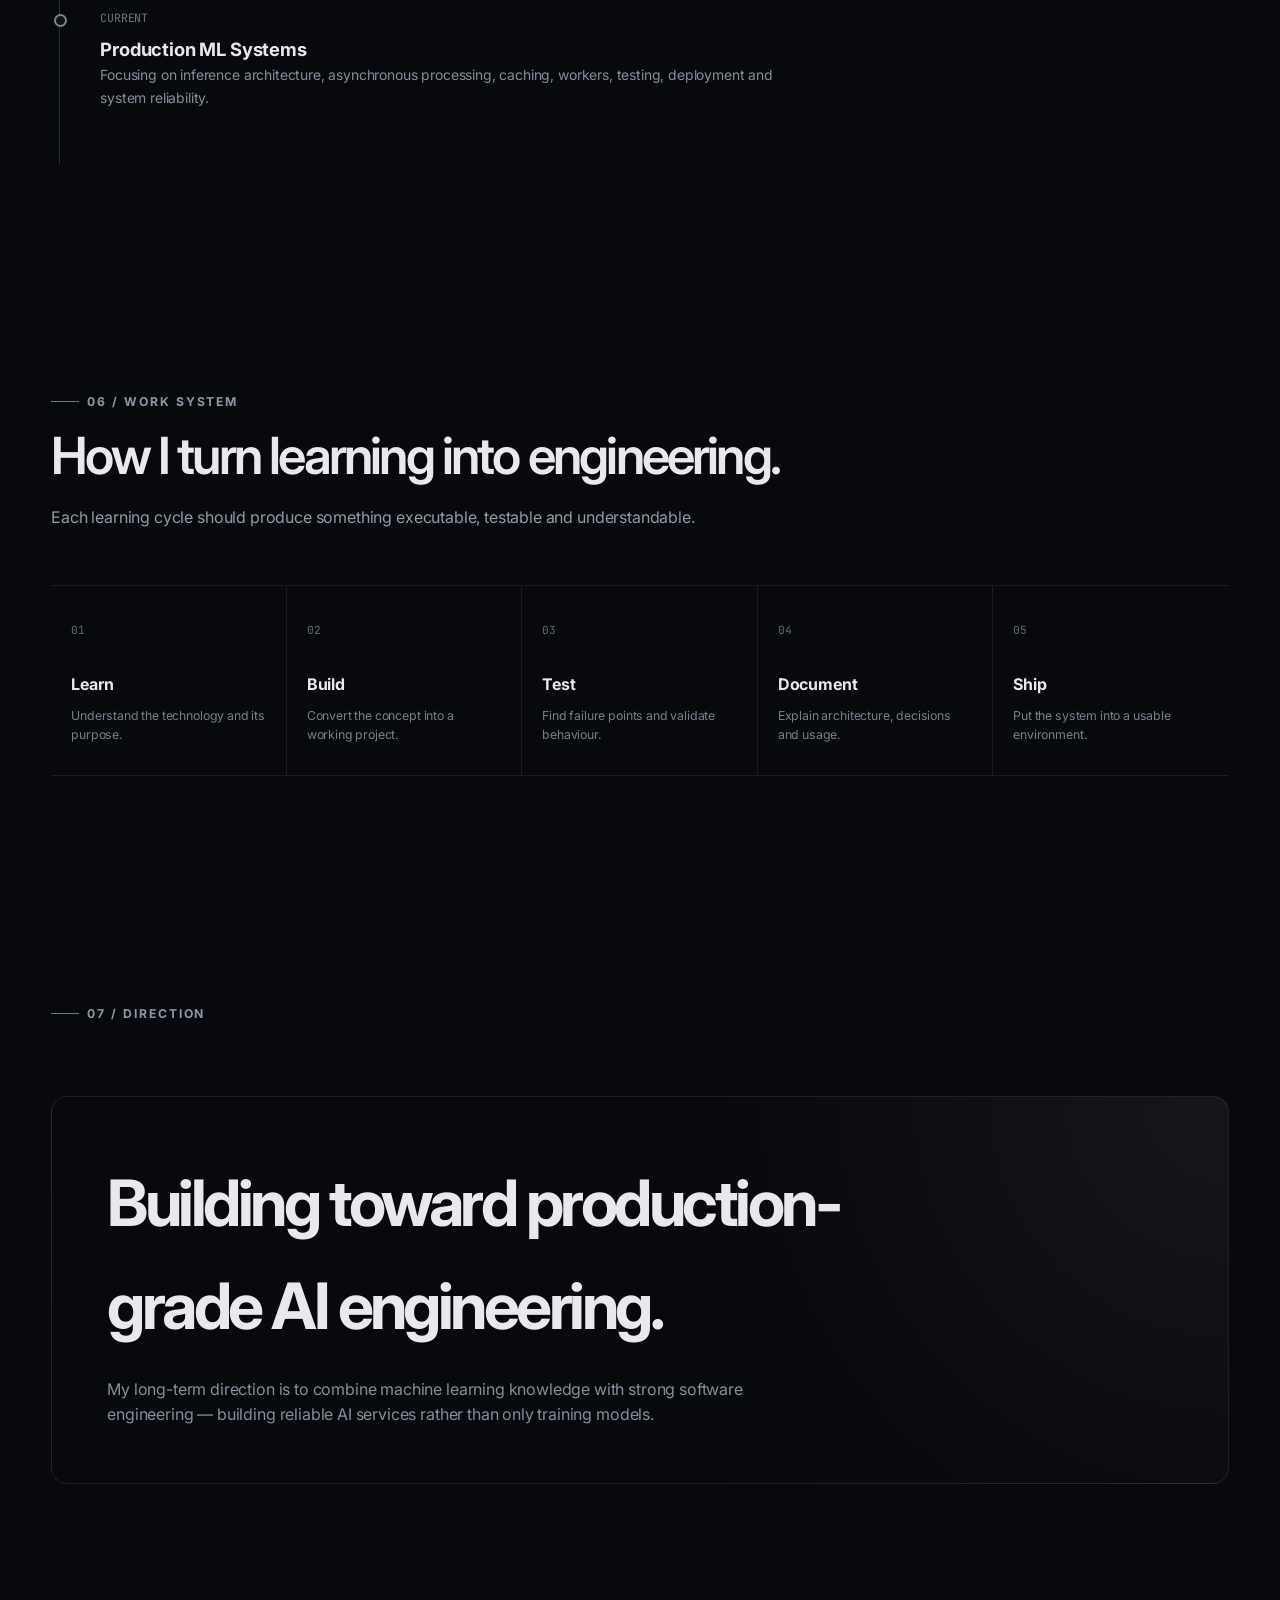
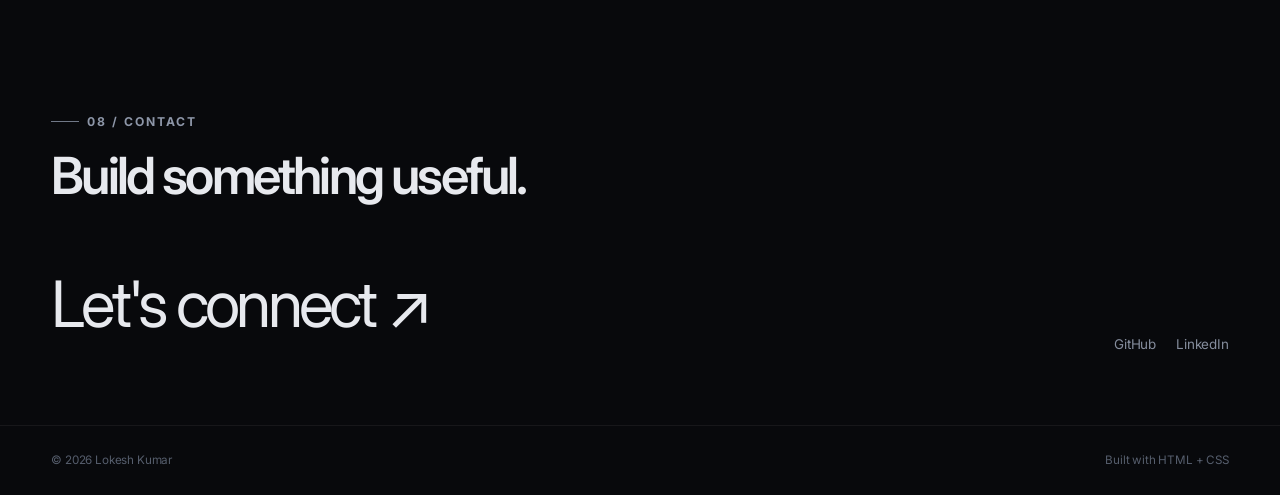
==== commit 5536cd1c: "Modify letter-spacing and add font-family to button Adjusted letter-spacing for section titles and b" ====
--- a/index.html
+++ b/index.html
@@ -108,7 +108,7 @@
         .section-title {
             font-size: clamp(2rem, 4vw, 3.5rem);
             line-height: 1.05;
-            letter-spacing: -0.045em;
+            letter-spacing: -0.055em;
             max-width: 850px;
             margin-bottom: 22px;
             font-weight: 600;
@@ -259,7 +259,7 @@
 
             line-height: 0.9;
 
-            letter-spacing: -0.075em;
+            letter-spacing: -0.08em;
 
             max-width: 900px;
             font-weight: 600;
@@ -289,6 +289,13 @@
         }
 
         .button {
+            font-family:
+                "Space Grotesk",
+                "Inter",
+                ui-sans-serif,
+                system-ui,
+                sans-serif;
+            
             display: inline-flex;
 
             align-items: center;
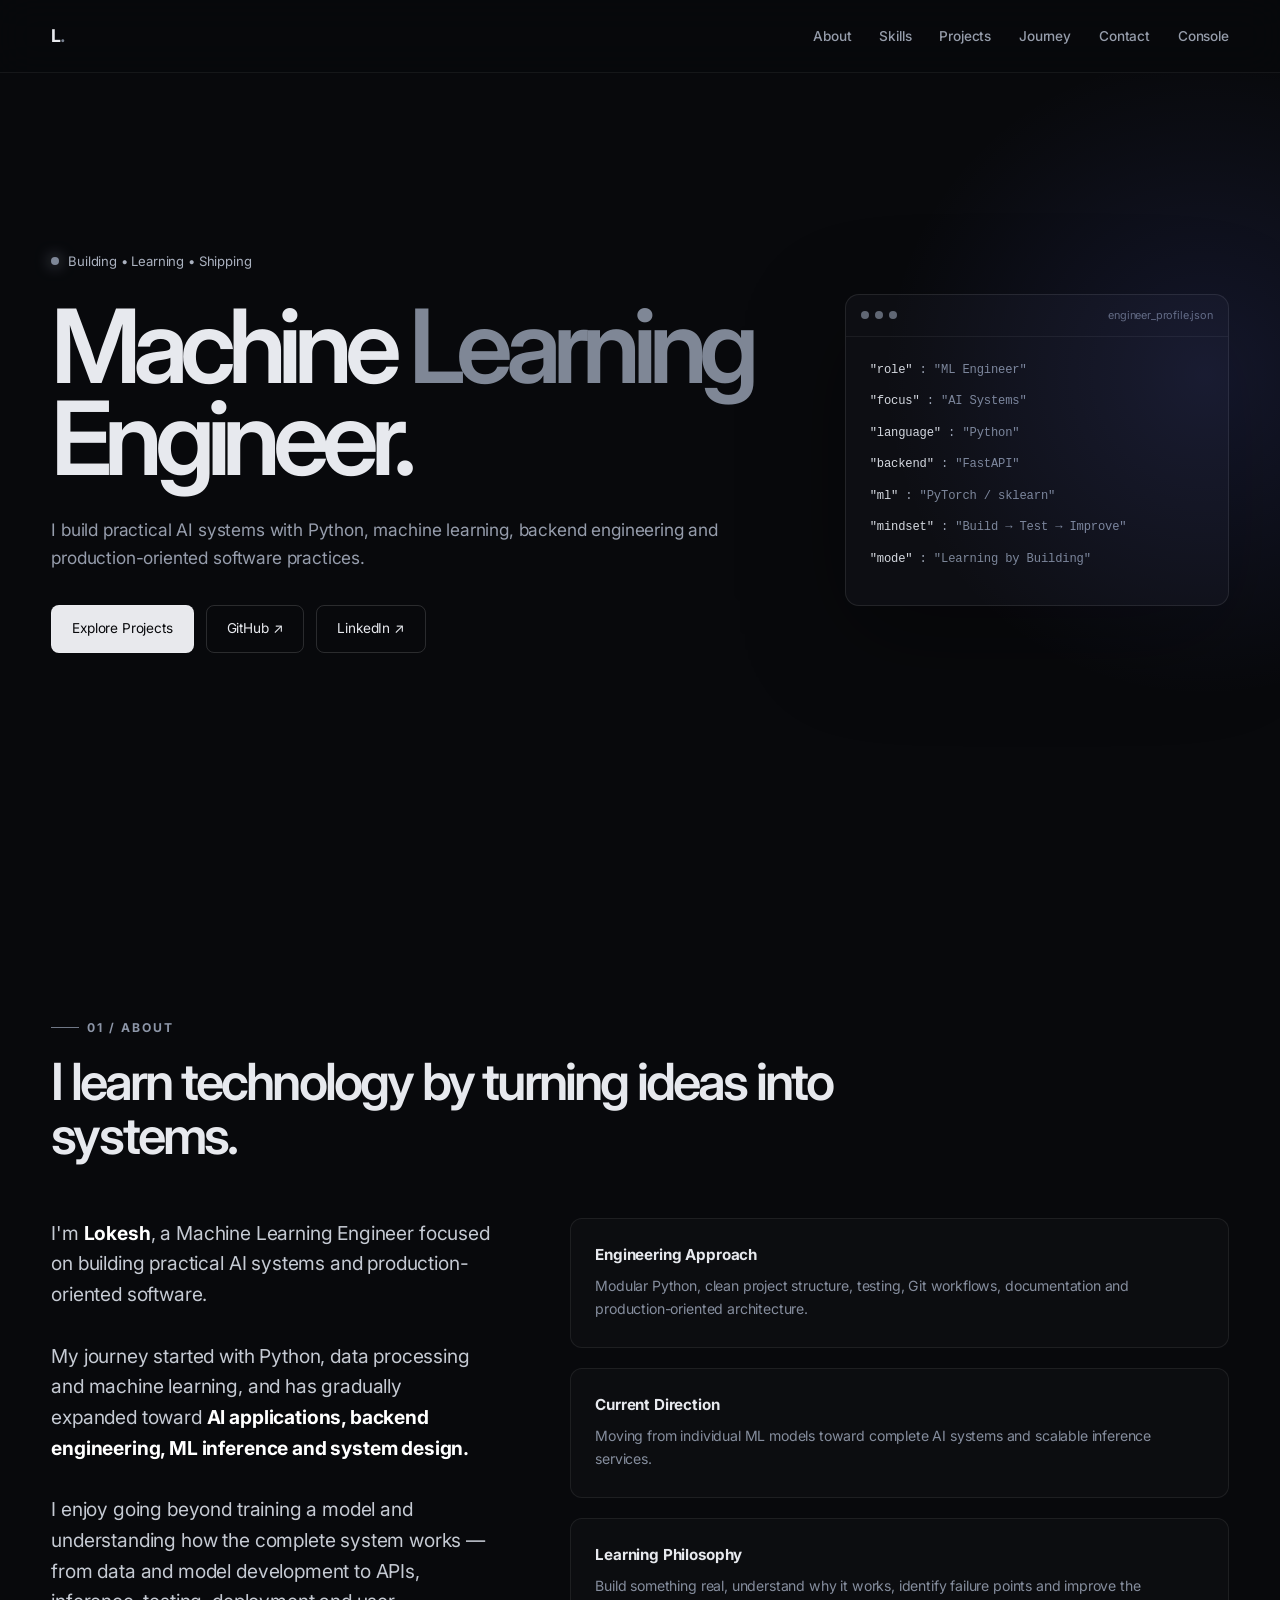
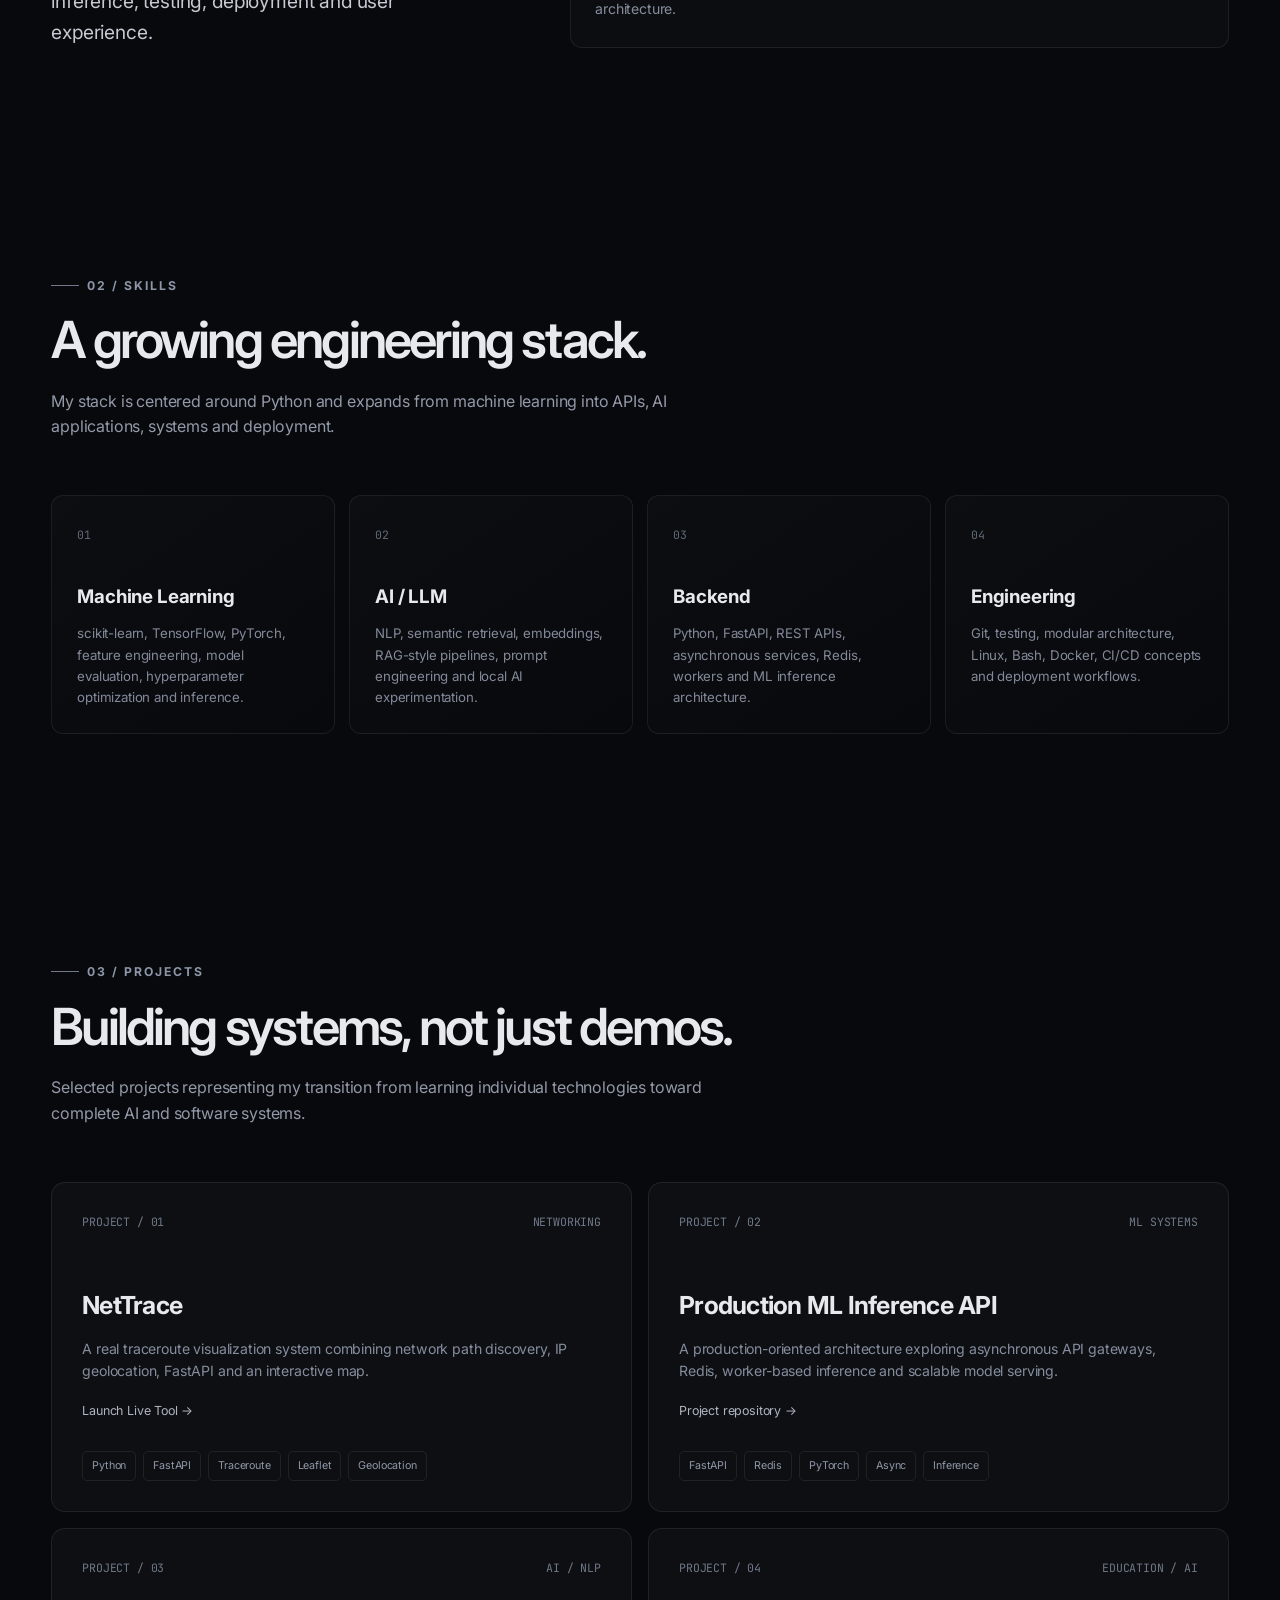
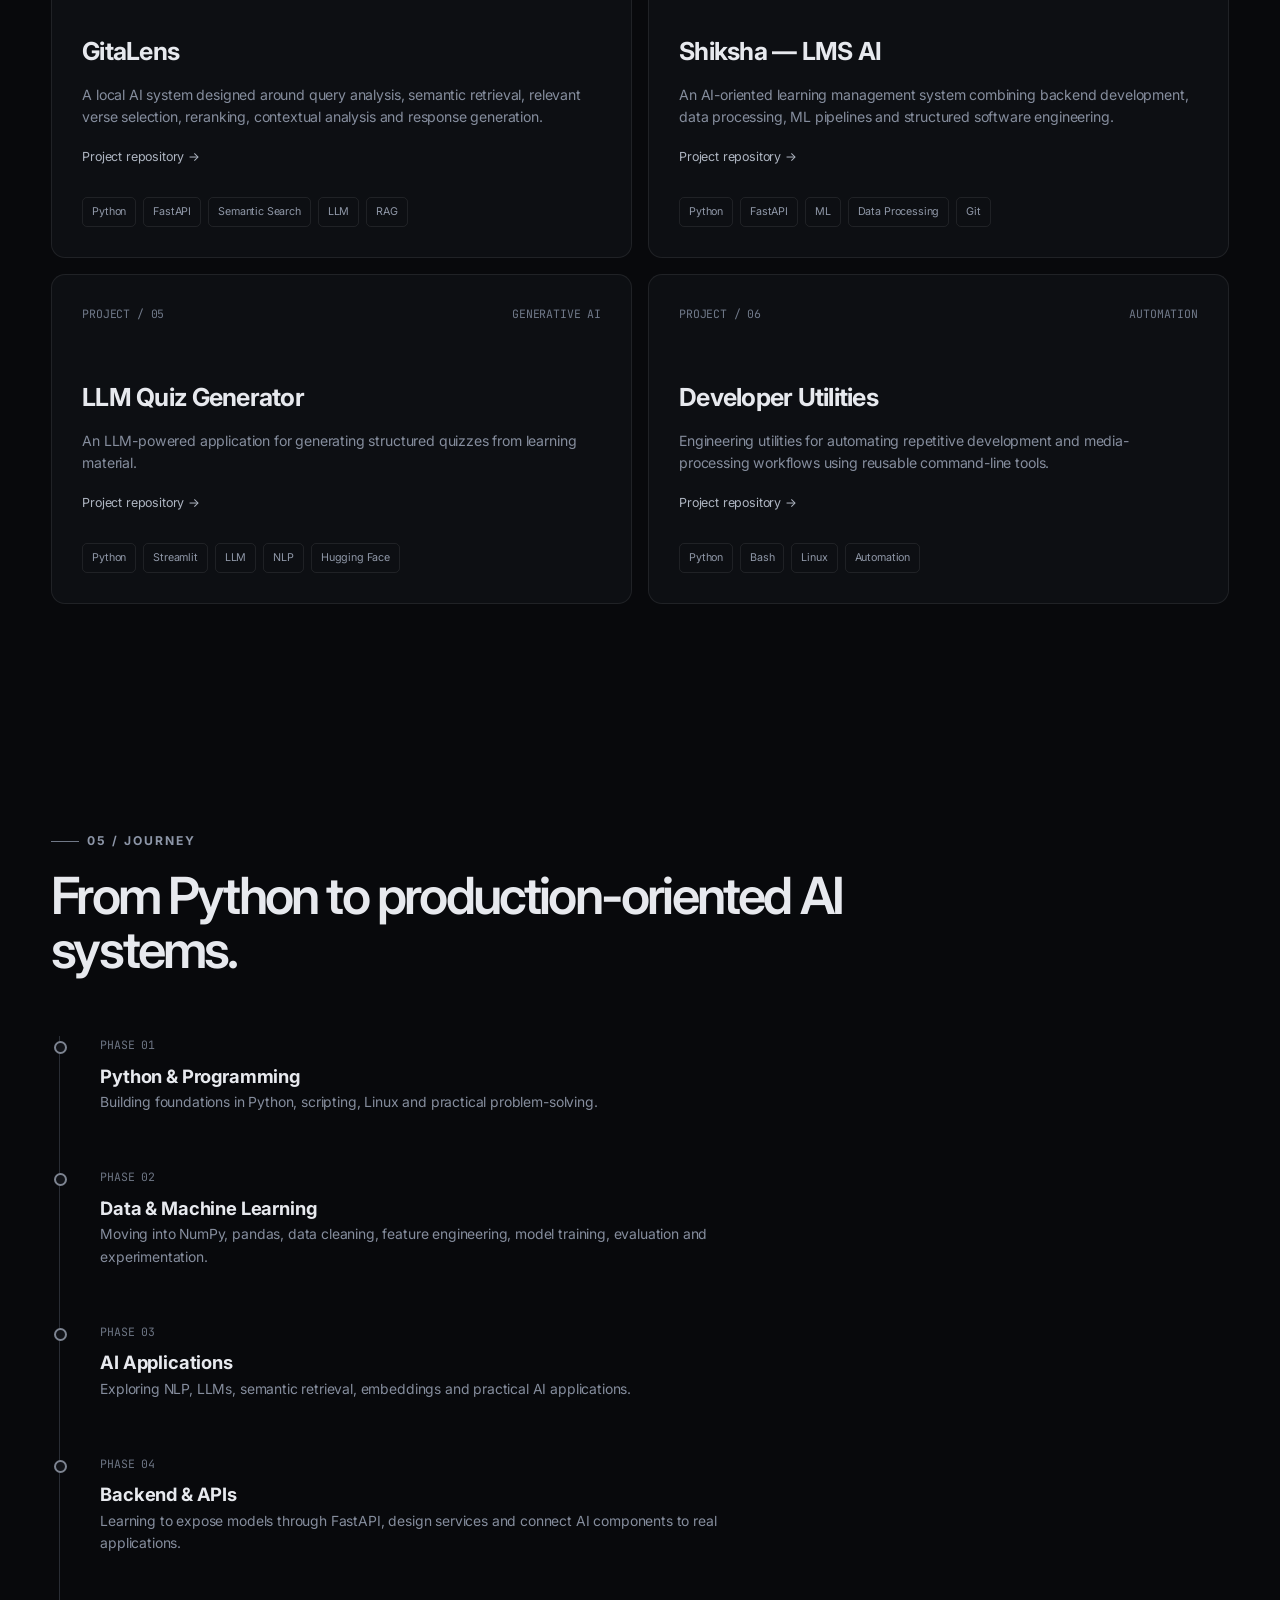
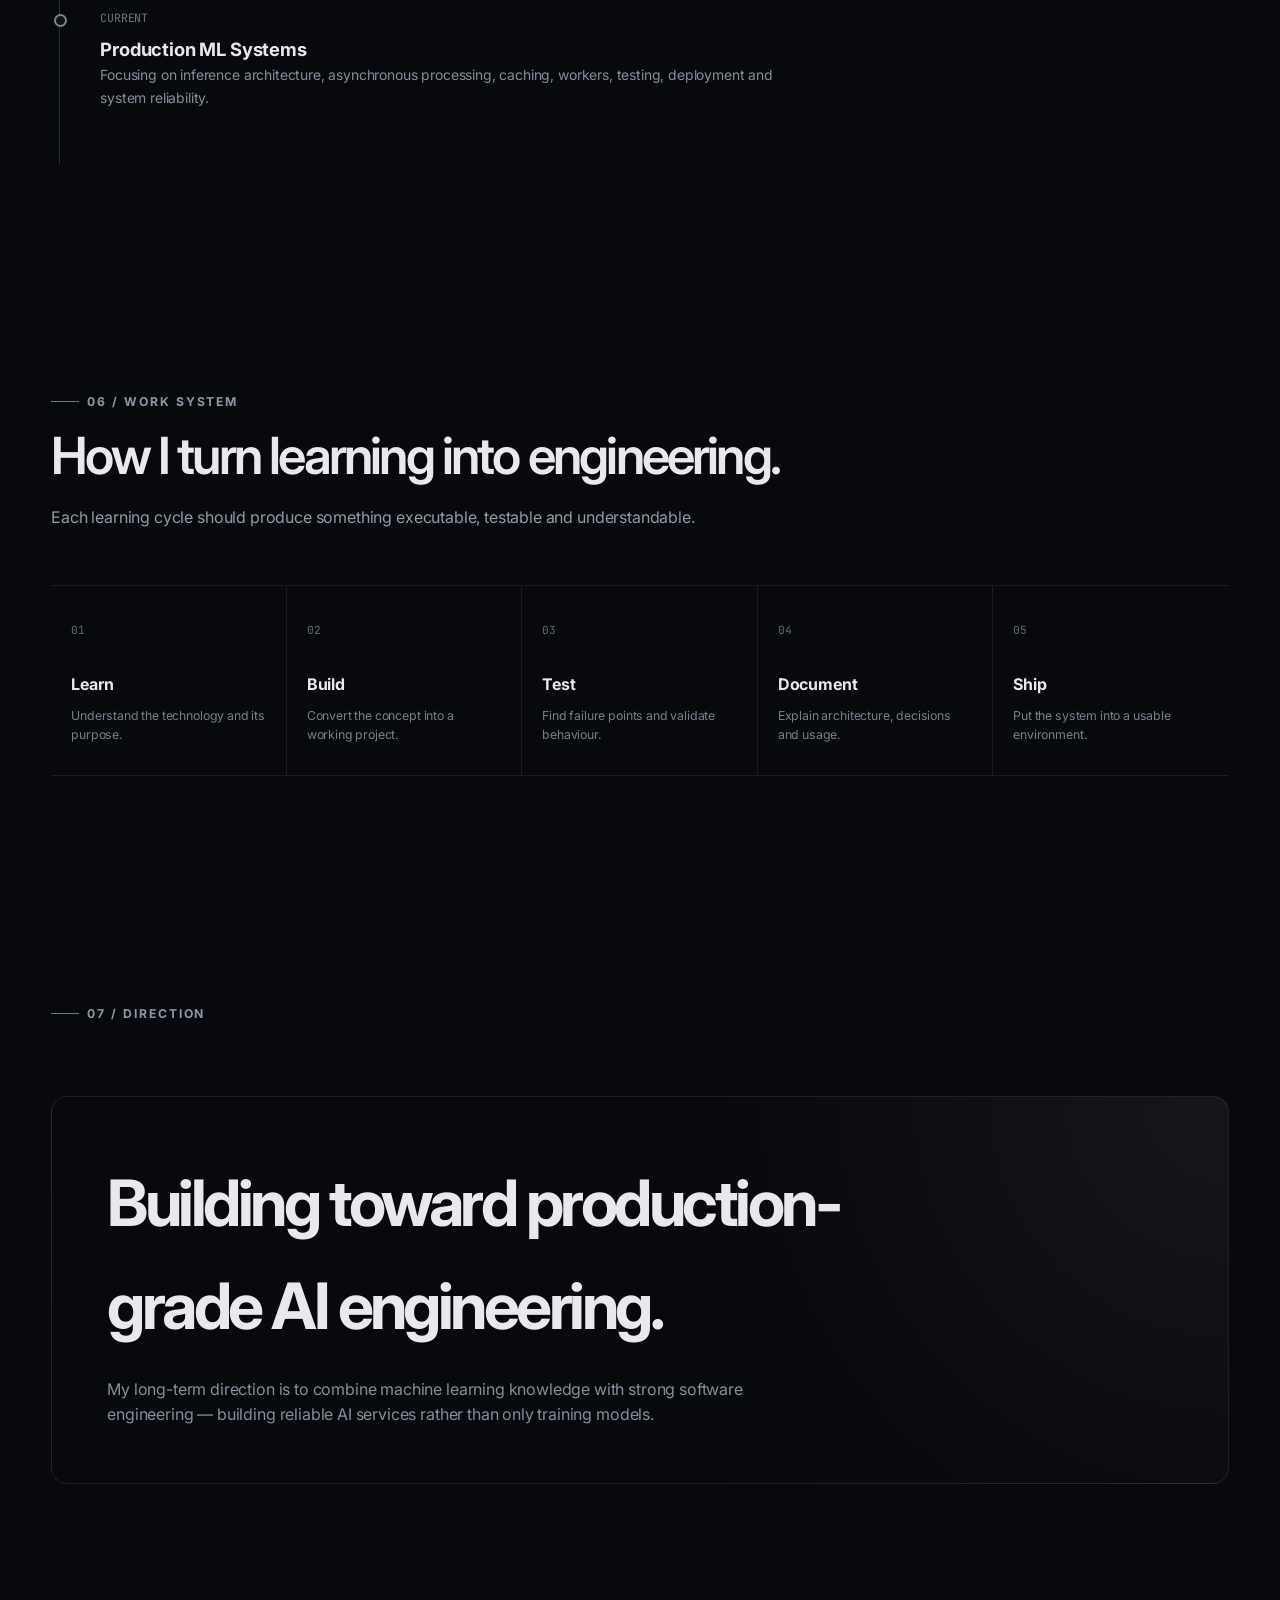
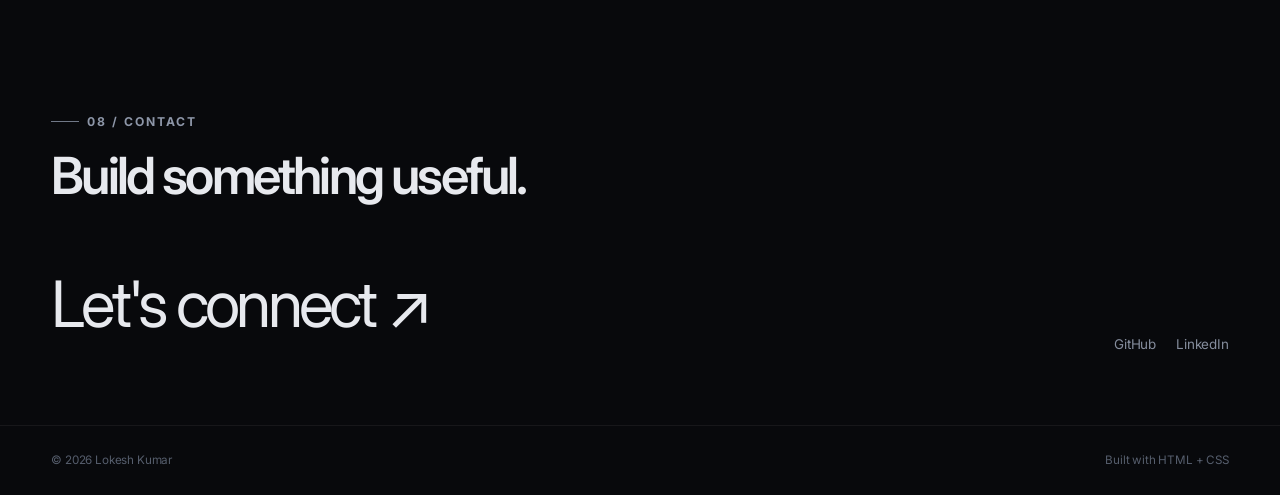
==== commit 711128de: "Integrate Tailwind CSS, add NetTrace tool, configure .nojekyll, and add Console" ====
--- a/index.html
+++ b/index.html
@@ -942,11 +942,7 @@
                     repeat(2, 1fr);
             }
 
-            .system-step:nthfont-family:
-        "JetBrains Mono",
-        "SFMono-Regular",
-        Consolas,
-        monospace;-child(2) {
+            .system-step:nth-child(2) {
                 border-right: none;
             }
         }
@@ -1049,6 +1045,12 @@
                 <li>
                     <a href="#contact">
                         Contact
+                    </a>
+                </li>
+
+                <li>
+                    <a href="console.html">
+                        Console
                     </a>
                 </li>
 
@@ -1576,10 +1578,10 @@
 
 
                 <a
-                    href="#"
+                    href="./nettrace/frontend/"
                     class="project-link"
                 >
-                    Project repository →
+                    Launch Live Tool →
                 </a>
 
 
